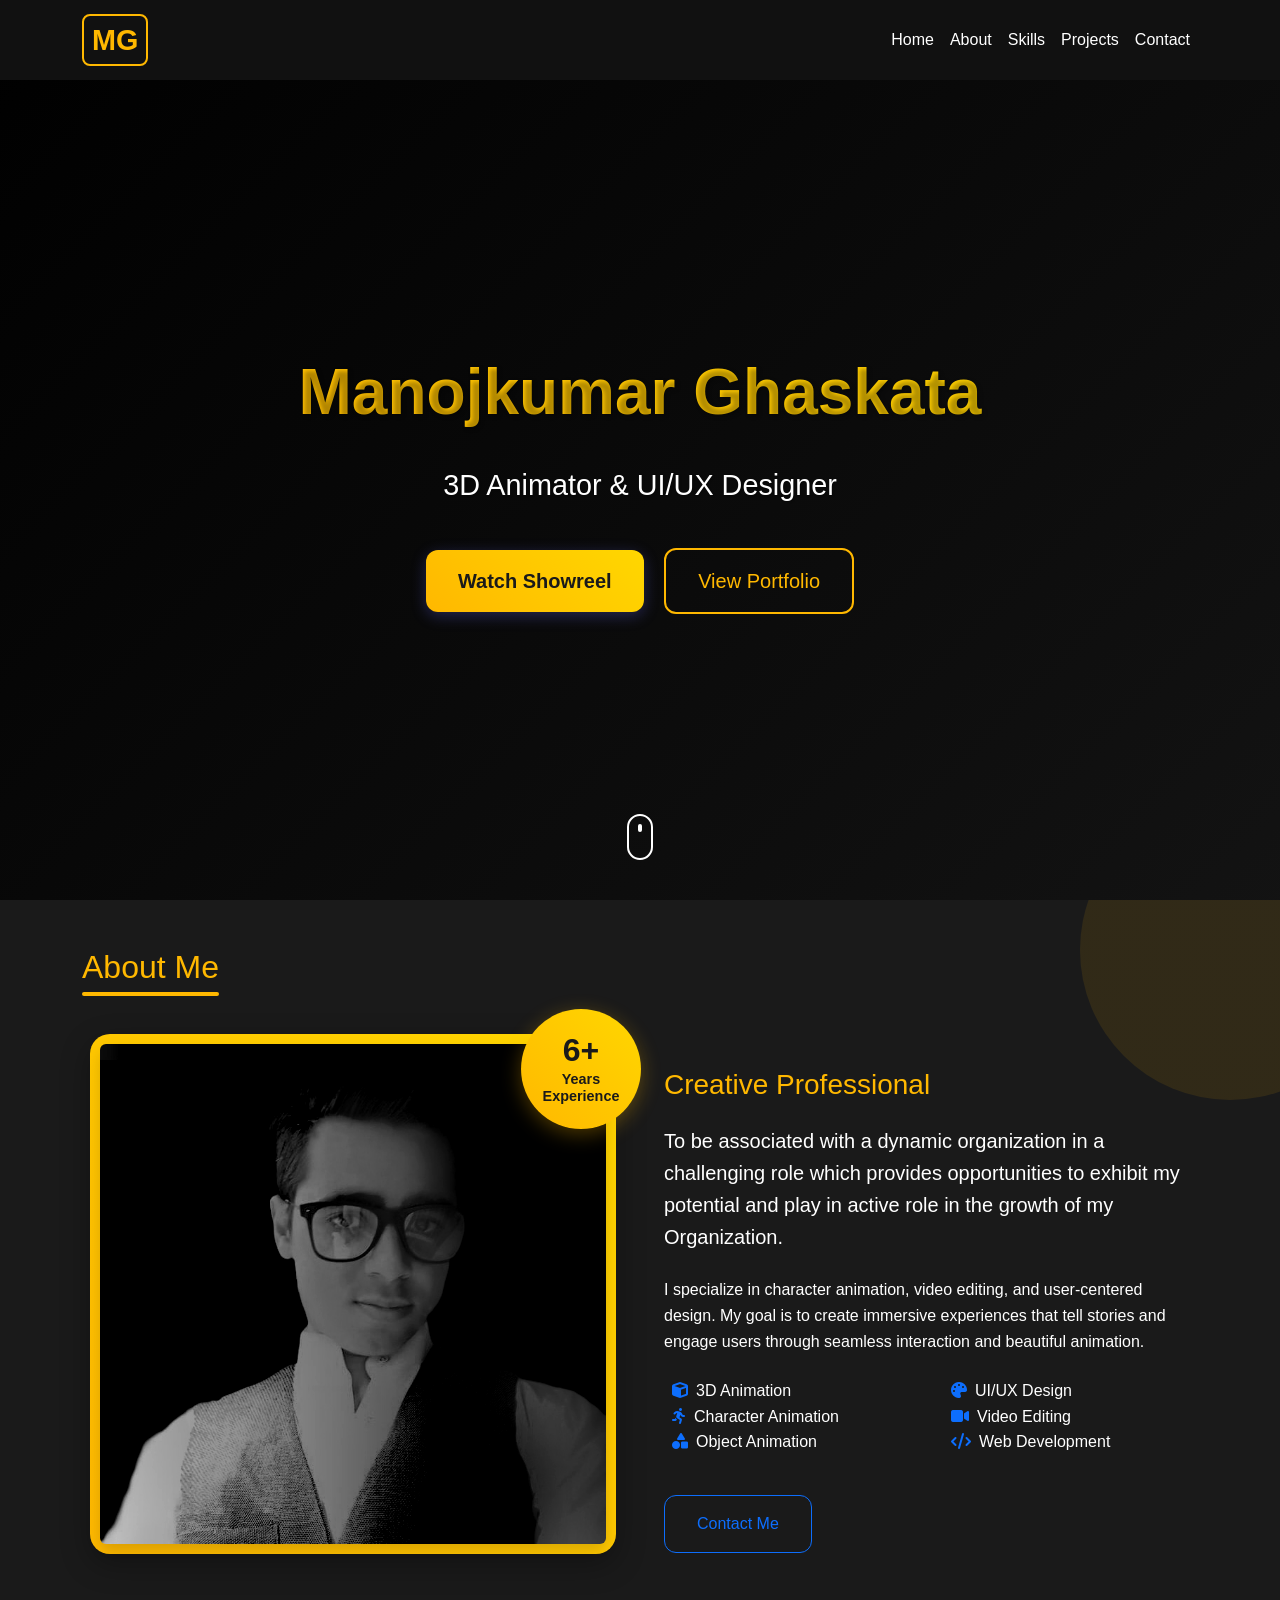
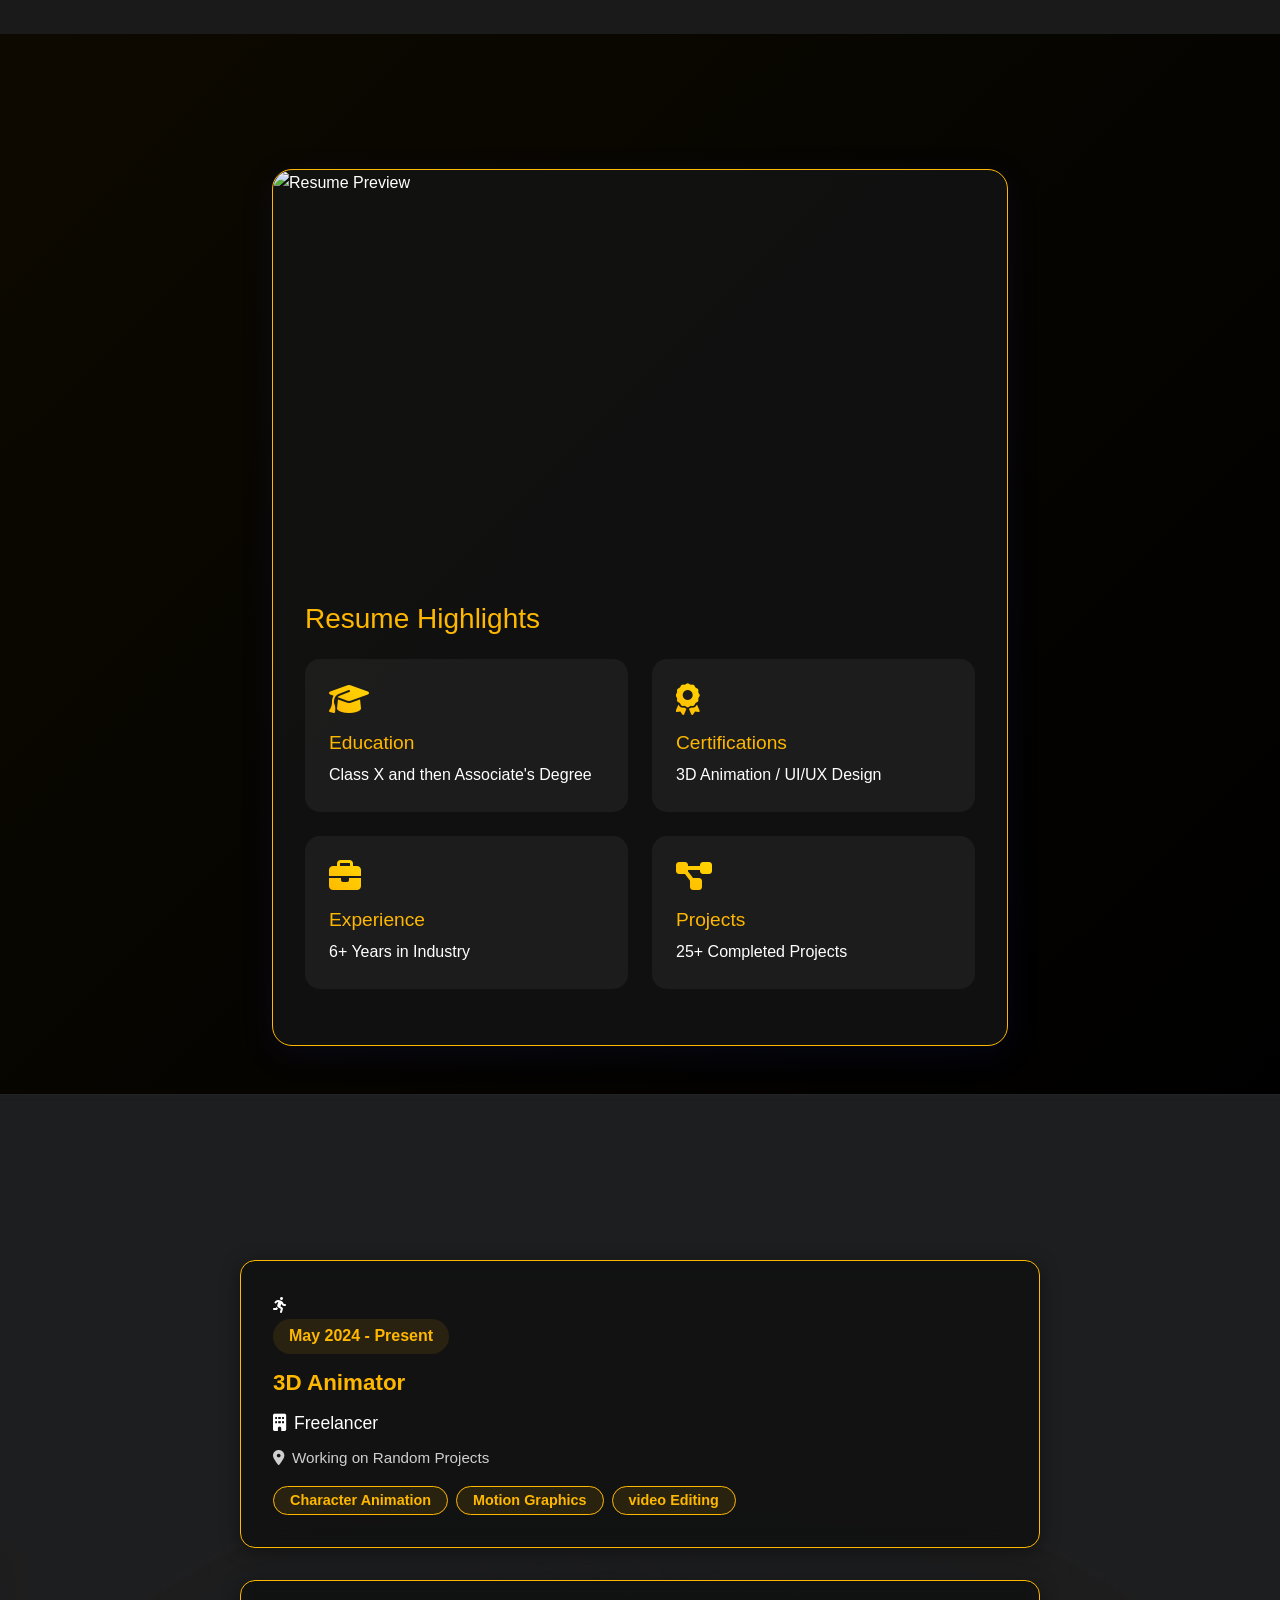
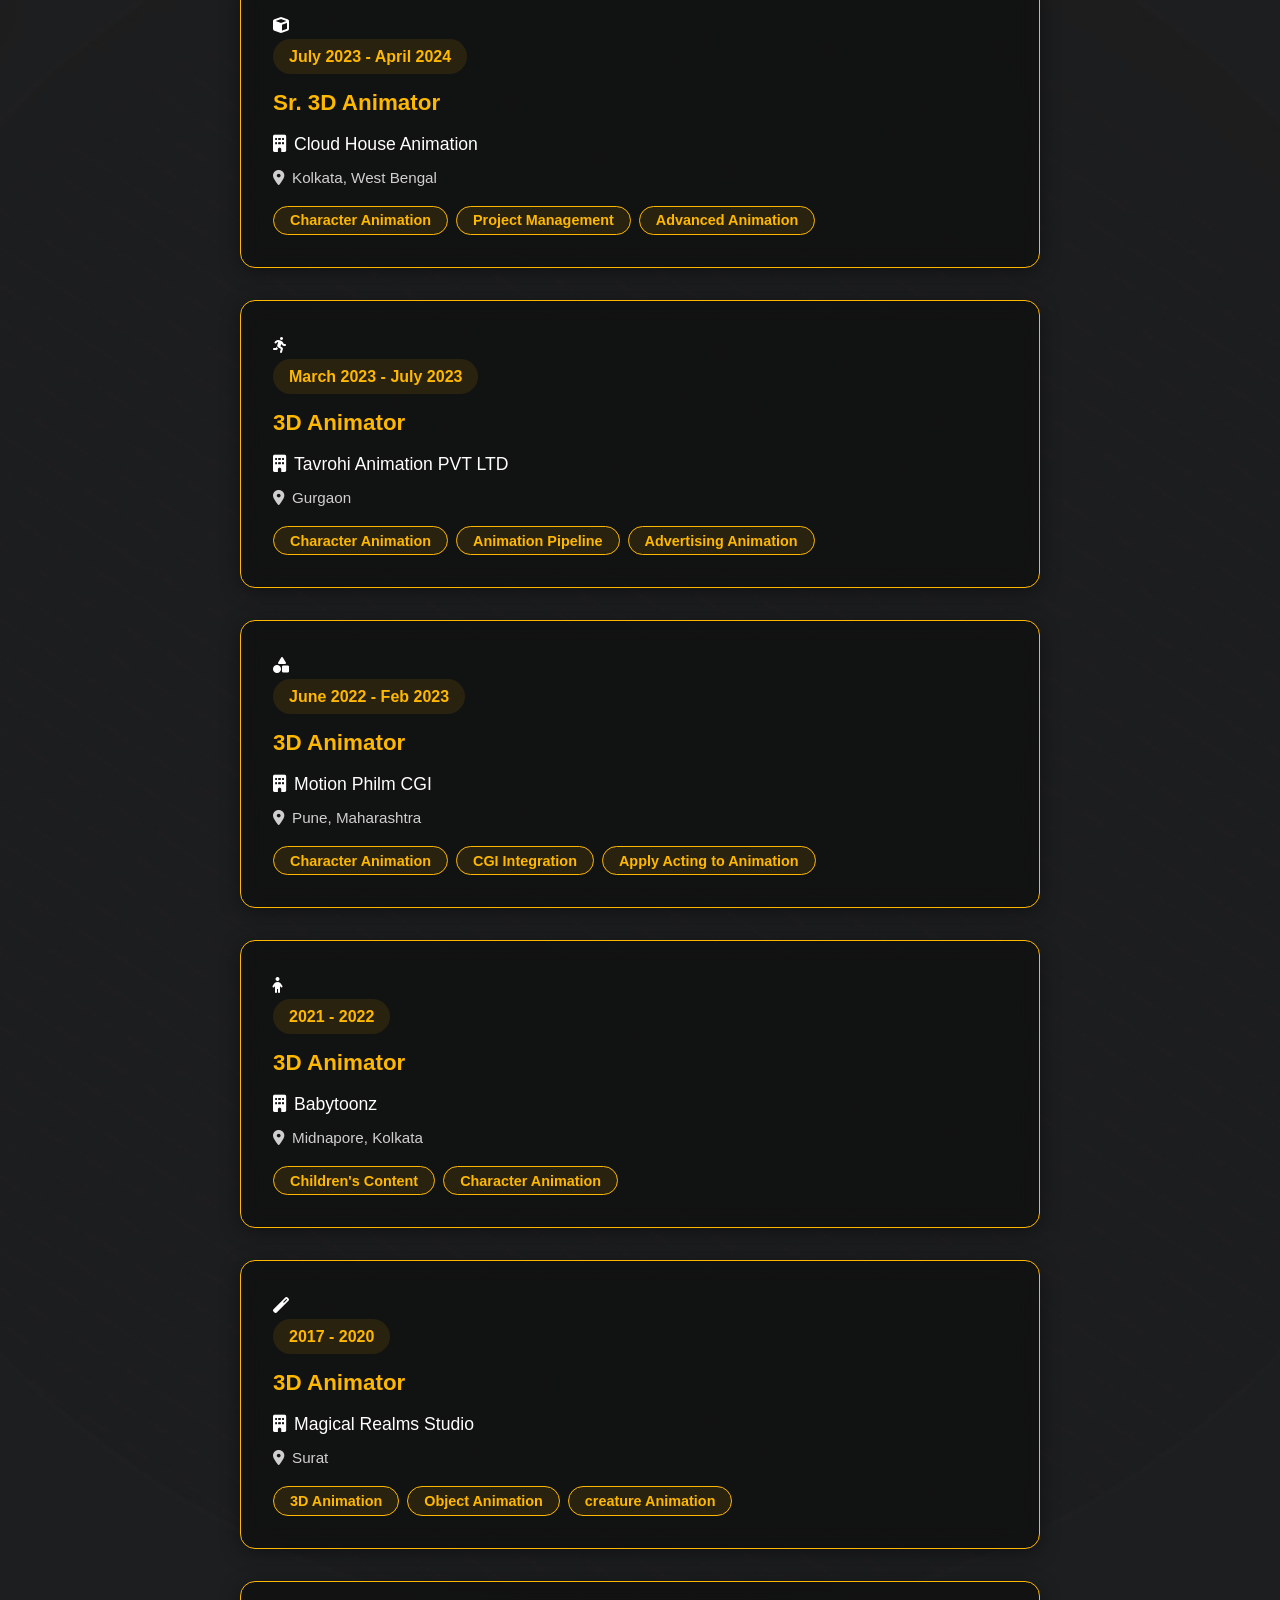
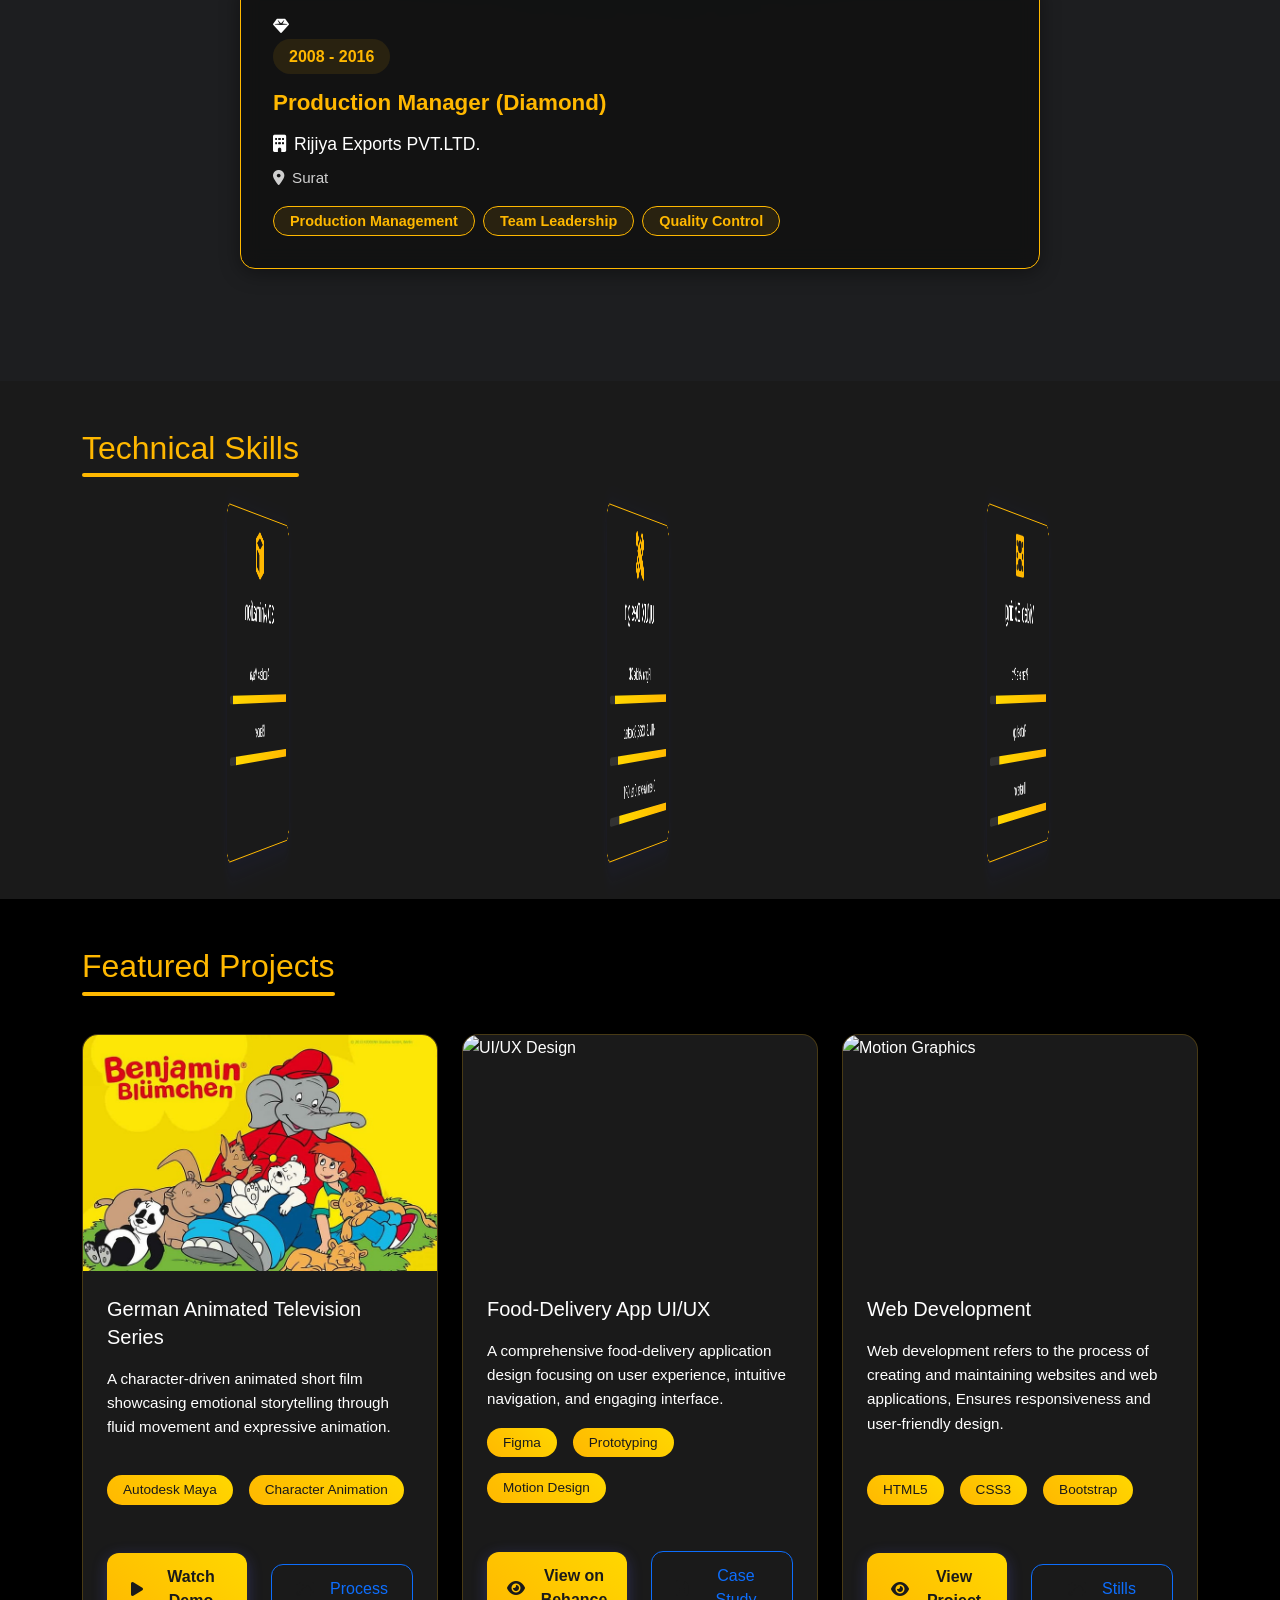
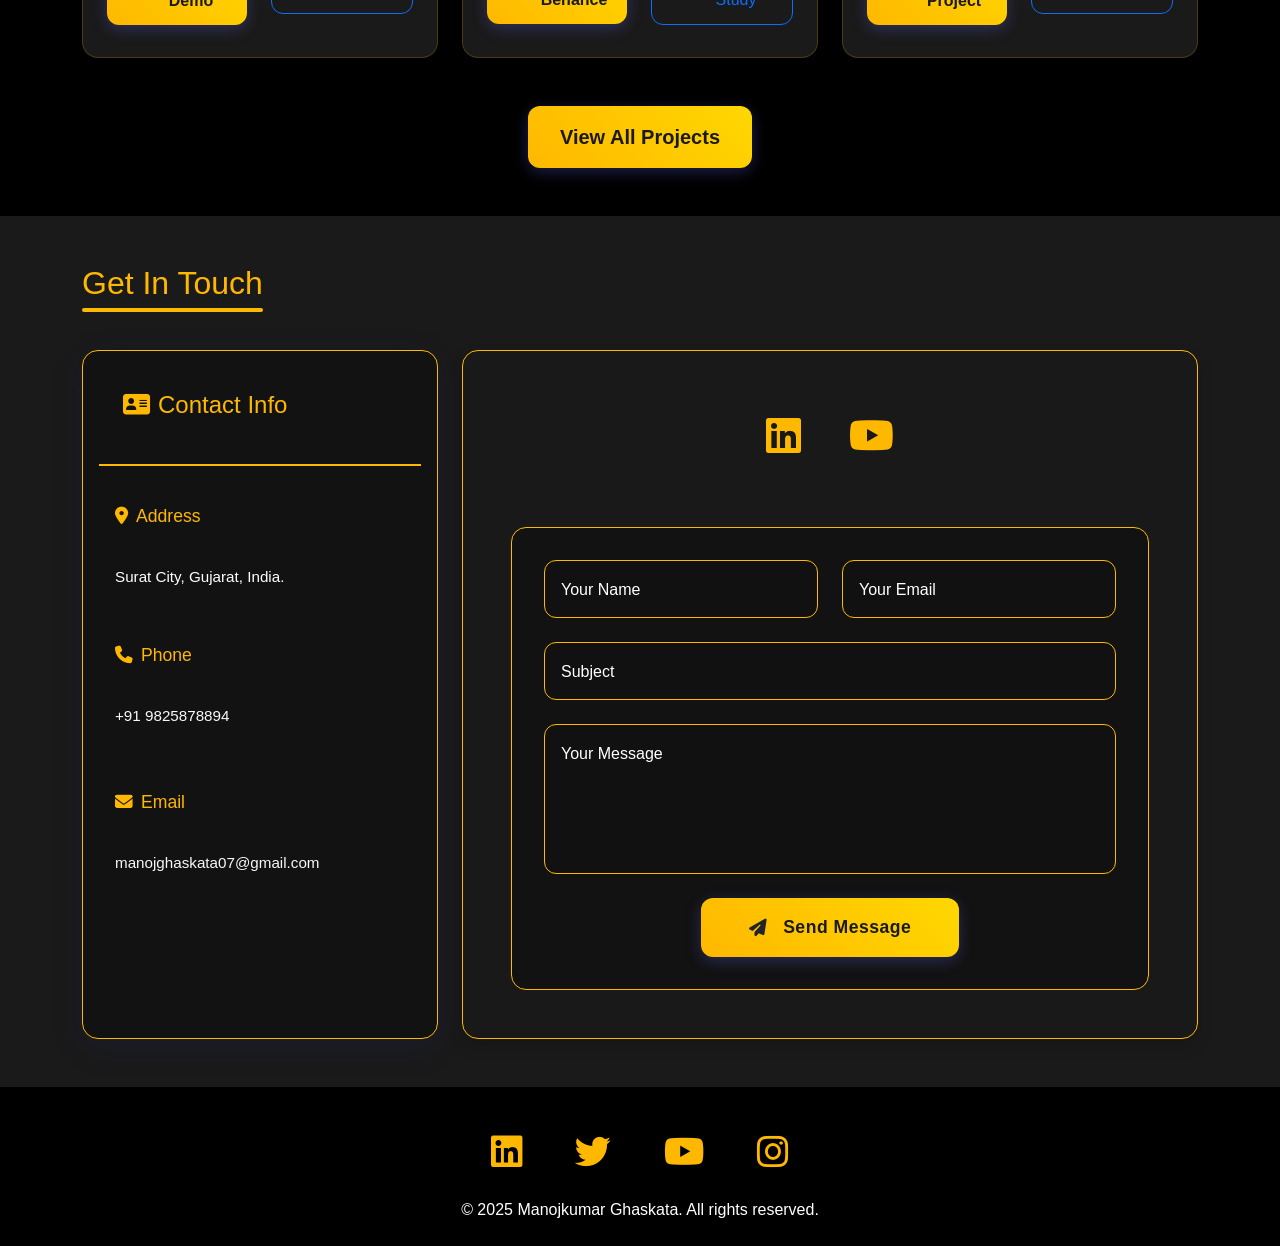
==== index.html @ 56504d77 "new one" ====
<!DOCTYPE html>
<html lang="en">
<head>
    <meta charset="UTF-8">
    <meta name="viewport" content="width=device-width, initial-scale=1.0">
    <title>Manojkumar Ghaskata - 3D Animator & UI/UX Designer</title>
    <!-- Bootstrap CSS -->
    <link href="https://cdn.jsdelivr.net/npm/bootstrap@5.3.0/dist/css/bootstrap.min.css" rel="stylesheet">
    <!-- Font Awesome -->
    <link rel="stylesheet" href="https://cdnjs.cloudflare.com/ajax/libs/font-awesome/6.4.0/css/all.min.css">
    <!-- AOS Animation -->
    <link href="https://unpkg.com/aos@2.3.1/dist/aos.css" rel="stylesheet">
    <!-- Custom CSS -->
    <link rel="stylesheet" href="style.css">
</head>
<body>
    <!-- Scroll Progress Bar -->
    <div class="scroll-progress"></div>

    <!-- Navigation -->
    <nav class="navbar navbar-expand-lg navbar-dark fixed-top">
        <div class="container">
            <a class="navbar-brand" href="index.html"><span class="logo">MG</span></a>
            <button class="navbar-toggler" type="button" data-bs-toggle="collapse" data-bs-target="#navbarNav">
                <span class="navbar-toggler-icon"></span>
            </button>
            <div class="collapse navbar-collapse" id="navbarNav">
                <ul class="navbar-nav ms-auto">
                    <li class="nav-item">
                        <a class="nav-link active" href="index.html#home">Home</a>
                    </li>
                    <li class="nav-item">
                        <a class="nav-link" href="index.html#about">About</a>
                    </li>
                    <li class="nav-item">
                        <a class="nav-link" href="index.html#skills">Skills</a>
                    </li>
                    <li class="nav-item">
                        <a class="nav-link" href="projects.html">Projects</a>
                    </li>
                    <li class="nav-item">
                        <a class="nav-link" href="index.html#contact">Contact</a>
                    </li>
                </ul>
            </div>
        </div>
    </nav>

    <!-- Hero Section -->
    <section id="home" class="hero-section">
        <div class="container h-100">
            <div class="row h-100 align-items-center">
                <div class="col-12 text-center hero-content">
                    <h1 class="fw-bold">Manojkumar Ghaskata</h1>
                    <p class="lead">3D Animator & UI/UX Designer</p>
                    <div class="hero-buttons">
                        <a href="https://youtu.be/HQsc9Cp1SJY" target="_blank" class="btn btn-primary btn-lg me-3">Watch Showreel</a>
                        <a href="#projects" class="btn btn-outline-light btn-lg">View Portfolio</a>
                    </div>
                </div>
            </div>
        </div>
        <div class="scroll-down">
            <a href="#about" class="mouse-wrapper">
                <span class="mouse">
                    <span class="wheel"></span>
                </span>
            </a>
        </div>
    </section>

    <!-- About Section -->
    <section id="about" class="py-5">
        <div class="container">
            <h2 class="text-center section-title" data-aos="fade-up">About Me</h2>
            <div class="row align-items-center">
                <div class="col-lg-6" data-aos="fade-right" data-aos-delay="200">
                    <div class="position-relative">
                        <img src="./assets/manoj.jpg" alt="Manojkumar Ghaskata - Professional Portrait" class="img-fluid rounded shadow">
                        <div class="experience-badge">
                            <span class="years">6+</span>
                            <span class="text">Years<br>Experience</span>
                        </div>
                    </div>
                </div>
                <div class="col-lg-6" data-aos="fade-left" data-aos-delay="400">
                    <h3 class="mb-4">Creative Professional</h3>
                    <p class="lead mb-4">To be associated with a dynamic organization in a challenging role which provides opportunities to exhibit my potential and play in active role in the growth of my Organization.</p>
                    <p class="mb-4">I specialize in character animation, video editing, and user-centered design. My goal is to create immersive experiences that tell stories and engage users through seamless interaction and beautiful animation.</p>
                    <div class="row mb-4">
                        <div class="col-md-6">
                            <ul class="list-unstyled skill-list">
                                <li><i class="fas fa-cube text-primary me-2"></i>3D Animation</li>
                                <li><i class="fas fa-running text-primary me-2"></i>Character Animation</li>
                                <li><i class="fas fa-shapes text-primary me-2"></i>Object Animation</li>
                            </ul>
                        </div>
                        <div class="col-md-6">
                            <ul class="list-unstyled skill-list">
                                <li><i class="fas fa-palette text-primary me-2"></i>UI/UX Design</li>
                                <li><i class="fas fa-video text-primary me-2"></i>Video Editing</li>
                                <li><i class="fas fa-code text-primary me-2"></i>Web Development</li>
                            </ul>
                        </div>
                    </div>
                    <div class="mt-4">
                        <a href="#contact" class="btn btn-outline-primary">Contact Me</a>
                    </div>
                </div>
            </div>
        </div>
    </section>

    <!-- Resume Section -->
    <section id="resume" class="py-5 bg-dark">
        <div class="container">
            <h2 class="text-center section-title" data-aos="fade-up">Resume</h2>
            <div class="row justify-content-center">
                <div class="col-lg-8">
                    <div class="resume-card" data-aos="zoom-in" data-aos-delay="200">
                        <div class="resume-preview">
                            <img src="https://images.unsplash.com/photo-1586281380349-632531db7ed4?ixlib=rb-4.0.3&ixid=M3wxMjA3fDB8MHxwaG90by1wYWdlfHx8fGVufDB8fHx8fA%3D%3D&auto=format&fit=crop&w=1470&q=80" alt="Resume Preview" class="img-fluid">
                            <div class="resume-overlay">
                                <div class="resume-actions">
                                    <a href="https://drive.google.com/file/d/1VpBXHy558cQ3jntFjpw15GcXYEzrEN1w/view?usp=drive_link" target="_blank" download class="btn btn-primary btn-lg">
                                        <i class="fas fa-download me-2"></i>Download Resume
                                    </a>
                                    <a href="https://drive.google.com/file/d/1VpBXHy558cQ3jntFjpw15GcXYEzrEN1w/view?usp=drive_link" target="_blank" class="btn btn-outline-light btn-lg">
                                        <i class="fas fa-eye me-2"></i>View Resume
                                    </a>
                                </div>
                            </div>
                        </div>
                        <div class="resume-info">
                            <div class="resume-highlights">
                                <h3 class="mb-4">Resume Highlights</h3>
                                <div class="row">
                                    <div class="col-md-6">
                                        <div class="highlight-item">
                                            <i class="fas fa-graduation-cap"></i>
                                            <h4>Education</h4>
                                            <p>Class X and then Associate's Degree</p>
                                        </div>
                                        <div class="highlight-item">
                                            <i class="fas fa-briefcase"></i>
                                            <h4>Experience</h4>
                                            <p>6+ Years in Industry</p>
                                        </div>
                                    </div>
                                    <div class="col-md-6">
                                        <div class="highlight-item">
                                            <i class="fas fa-award"></i>
                                            <h4>Certifications</h4>
                                            <p>3D Animation / UI/UX Design</p>
                                        </div>
                                        <div class="highlight-item">
                                            <i class="fas fa-project-diagram"></i>
                                            <h4>Projects</h4>
                                            <p>25+ Completed Projects</p>
                                        </div>
                                    </div>
                                </div>
                            </div>
                        </div>
                    </div>
                </div>
            </div>
        </div>
    </section>

    <!-- Experience Section -->
    <section id="experience" class="py-5 bg-dark">
        <div class="container">
            <h2 class="text-center section-title" data-aos="fade-up">Professional Journey</h2>
            <div class="timeline">
                <!-- Current -->
                <div class="timeline-item" data-aos="fade-up">
                    <div class="timeline-content">
                        <div class="timeline-icon">
                            <i class="fas fa-running"></i>
                        </div>
                        <div class="date">May 2024 - Present</div>
                        <h3>3D Animator</h3>
                        <p class="company"><i class="fas fa-building me-2"></i>Freelancer</p>
                        <p class="location"><i class="fas fa-map-marker-alt me-2"></i>Working on Random Projects</p>
                        <div class="timeline-details">
                            <span class="badge">Character Animation</span>
                            <span class="badge">Motion Graphics</span>
                            <span class="badge">video Editing</span>
                        </div>
                    </div>
                </div>

                <!-- Cloud House Animation -->
                <div class="timeline-item" data-aos="fade-up">
                    <div class="timeline-content">
                        <div class="timeline-icon">
                            <i class="fas fa-cube"></i>
                        </div>
                        <div class="date">July 2023 - April 2024</div>
                        <h3>Sr. 3D Animator</h3>
                        <p class="company"><i class="fas fa-building me-2"></i>Cloud House Animation</p>
                        <p class="location"><i class="fas fa-map-marker-alt me-2"></i>Kolkata, West Bengal</p>
                        <div class="timeline-details">
                            <span class="badge">Character Animation</span>
                            <span class="badge">Project Management</span>
                            <span class="badge">Advanced Animation</span>
                        </div>
                    </div>
                </div>

                <!-- Tavrohi Animation -->
                <div class="timeline-item" data-aos="fade-up">
                    <div class="timeline-content">
                        <div class="timeline-icon">
                            <i class="fas fa-running"></i>
                        </div>
                        <div class="date">March 2023 - July 2023</div>
                        <h3>3D Animator</h3>
                        <p class="company"><i class="fas fa-building me-2"></i>Tavrohi Animation PVT LTD</p>
                        <p class="location"><i class="fas fa-map-marker-alt me-2"></i>Gurgaon</p>
                        <div class="timeline-details">
                            <span class="badge">Character Animation</span>
                            <span class="badge">Animation Pipeline</span>
                            <span class="badge">Advertising Animation</span>
                        </div>
                    </div>
                </div>

                <!-- Motion Philm CGI -->
                <div class="timeline-item" data-aos="fade-up">
                    <div class="timeline-content">
                        <div class="timeline-icon">
                            <i class="fas fa-shapes"></i>
                        </div>
                        <div class="date">June 2022 - Feb 2023</div>
                        <h3>3D Animator</h3>
                        <p class="company"><i class="fas fa-building me-2"></i>Motion Philm CGI</p>
                        <p class="location"><i class="fas fa-map-marker-alt me-2"></i>Pune, Maharashtra</p>
                        <div class="timeline-details">
                            <span class="badge">Character Animation</span>
                            <span class="badge">CGI Integration</span>
                            <span class="badge">Apply Acting to Animation</span>
                        </div>
                    </div>
                </div>

                <!-- Babytoonz -->
                <div class="timeline-item" data-aos="fade-up">
                    <div class="timeline-content">
                        <div class="timeline-icon">
                            <i class="fas fa-child"></i>
                        </div>
                        <div class="date">2021 - 2022</div>
                        <h3>3D Animator</h3>
                        <p class="company"><i class="fas fa-building me-2"></i>Babytoonz</p>
                        <p class="location"><i class="fas fa-map-marker-alt me-2"></i>Midnapore, Kolkata</p>
                        <div class="timeline-details">
                            <span class="badge">Children's Content</span>
                            <span class="badge">Character Animation</span>
                        </div>
                    </div>
                </div>

                <!-- Magical Realms Studio -->
                <div class="timeline-item" data-aos="fade-up">
                    <div class="timeline-content">
                        <div class="timeline-icon">
                            <i class="fas fa-magic"></i>
                        </div>
                        <div class="date">2017 - 2020</div>
                        <h3>3D Animator</h3>
                        <p class="company"><i class="fas fa-building me-2"></i>Magical Realms Studio</p>
                        <p class="location"><i class="fas fa-map-marker-alt me-2"></i>Surat</p>
                        <div class="timeline-details">
                            <span class="badge">3D Animation</span>
                            <span class="badge">Object Animation</span>
                            <span class="badge">creature Animation</span>
                        </div>
                    </div>
                </div>

                <!-- Rijiya Exports -->
                <div class="timeline-item" data-aos="fade-up">
                    <div class="timeline-content">
                        <div class="timeline-icon">
                            <i class="fas fa-gem"></i>
                        </div>
                        <div class="date">2008 - 2016</div>
                        <h3>Production Manager (Diamond)</h3>
                        <p class="company"><i class="fas fa-building me-2"></i>Rijiya Exports PVT.LTD.</p>
                        <p class="location"><i class="fas fa-map-marker-alt me-2"></i>Surat</p>
                        <div class="timeline-details">
                            <span class="badge">Production Management</span>
                            <span class="badge">Team Leadership</span>
                            <span class="badge">Quality Control</span>
                        </div>
                    </div>
                </div>
            </div>
        </div>
    </section>

    <!-- Skills Section -->
    <section id="skills" class="py-5 bg-light">
        <div class="container">
            <h2 class="text-center section-title" data-aos="fade-up">Technical Skills</h2>
            <div class="row g-4">
                <div class="col-md-4" data-aos="flip-left" data-aos-delay="200">
                    <div class="card h-100">
                        <div class="card-body text-center">
                            <i class="fas fa-cube fa-3x mb-3"></i>
                            <h3 class="card-title">3D Animation</h3>
                            <div class="skill-progress">
                                <div class="skill-item">
                                    <span class="skill-name">Autodesk Maya</span>
                                    <div class="progress">
                                        <div class="progress-bar" role="progressbar" style="width: 95%"></div>
                                    </div>
                                </div>
                                <div class="skill-item">
                                    <span class="skill-name">Blender</span>
                                    <div class="progress">
                                        <div class="progress-bar" role="progressbar" style="width: 90%"></div>
                                    </div>
                                </div>
                                
                            </div>
                        </div>
                    </div>
                </div>
                <div class="col-md-4" data-aos="flip-left" data-aos-delay="400">
                    <div class="card h-100">
                        <div class="card-body text-center">
                            <i class="fas fa-pencil-ruler fa-3x mb-3"></i>
                            <h3 class="card-title">UI/UX Design</h3>
                            <div class="skill-progress">
                                <div class="skill-item">
                                    <span class="skill-name">Figma, Adobe XD</span>
                                    <div class="progress">
                                        <div class="progress-bar" role="progressbar" style="width: 92%"></div>
                                    </div>
                                </div>
                                <div class="skill-item">
                                    <span class="skill-name">HTML5, CSS3, Bootstrap</span>
                                    <div class="progress">
                                        <div class="progress-bar" role="progressbar" style="width: 88%"></div>
                                    </div>
                                </div>
                                <div class="skill-item">
                                    <span class="skill-name">DreamWeaver, Chat-GPT</span>
                                    <div class="progress">
                                        <div class="progress-bar" role="progressbar" style="width: 85%"></div>
                                    </div>
                                </div>
                            </div>
                        </div>
                    </div>
                </div>
                <div class="col-md-4" data-aos="flip-left" data-aos-delay="600">
                    <div class="card h-100">
                        <div class="card-body text-center">
                            <i class="fas fa-film fa-3x mb-3"></i>
                            <h3 class="card-title">Video Editing</h3>
                            <div class="skill-progress">
                                <div class="skill-item">
                                    <span class="skill-name">Premiere Pro</span>
                                    <div class="progress">
                                        <div class="progress-bar" role="progressbar" style="width: 90%"></div>
                                    </div>
                                </div>
                                <div class="skill-item">
                                    <span class="skill-name">Photoshop</span>
                                    <div class="progress">
                                        <div class="progress-bar" role="progressbar" style="width: 85%"></div>
                                    </div>
                                </div>
                                <div class="skill-item">
                                    <span class="skill-name">Illustrator</span>
                                    <div class="progress">
                                        <div class="progress-bar" role="progressbar" style="width: 88%"></div>
                                    </div>
                                </div>
                            </div>
                        </div>
                    </div>
                </div>
            </div>
        </div>
    </section>

    <!-- Projects Section -->
    <section id="projects" class="py-5">
        <div class="container">
            <h2 class="text-center section-title" data-aos="fade-up">Featured Projects</h2>
            <div class="row g-4">
                <div class="col-md-4" data-aos="zoom-in" data-aos-delay="200">
                    <div class="card project-card h-100">
                        <div class="project-image">
                            <img src="./assets/benjamin.jpg" class="card-img-top" alt="Character Animation">
                            <div class="project-overlay">
                                <div class="project-info">
                                    <h5>Character Animation</h5>
                                    <p>3D Character Animated Series</p>
                                </div>
                            </div>
                        </div>
                        <div class="card-body">
                            <h5 class="card-title">German Animated Television Series</h5>
                            <p class="card-text">A character-driven animated short film showcasing emotional storytelling through fluid movement and expressive animation.</p>
                            <div class="tech-stack mb-3">
                                <span class="badge me-2">Autodesk Maya</span>
                                <span class="badge me-2">Character Animation</span>
                            </div>
                            <div class="project-links">
                                <a href="https://www.youtube.com/benjaminbluemchenTV" target="_blank" class="btn btn-primary me-2"><i class="fas fa-play me-2"></i>Watch Demo</a>
                                <a href="#" class="btn btn-outline-primary"><i class="fas fa-images me-2"></i>Process</a>
                            </div>
                        </div>
                    </div>
                </div>
                <div class="col-md-4" data-aos="zoom-in" data-aos-delay="400">
                    <div class="card project-card h-100">
                        <a href="https://www.behance.net/gallery/245129257/DineDash-Food-Servise-App" target="_blank" class="text-decoration-none text-reset">
                            <div class="project-image">
                                <img src="https://images.unsplash.com/photo-1586717791821-3f44a563fa4c?ixlib=rb-4.0.3&ixid=M3wxMjA3fDB8MHxwaG90by1wYWdlfHx8fGVufDB8fHx8fA%3D%3D&auto=format&fit=crop&w=1470&q=80" class="card-img-top" alt="UI/UX Design">
                                <div class="project-overlay">
                                    <div class="project-info">
                                        <h5>Mobile App Design</h5>
                                        <p>UI/UX Design for Food-Delivery Application</p>
                                    </div>
                                </div>
                            </div>
                            <div class="card-body">
                                <h5 class="card-title">Food-Delivery App UI/UX</h5>
                                <p class="card-text">A comprehensive food-delivery application design focusing on user experience, intuitive navigation, and engaging interface.</p>
                                <div class="tech-stack mb-3">
                                    <span class="badge me-2">Figma</span>
                                    <span class="badge me-2">Prototyping</span>
                                    <span class="badge">Motion Design</span>
                                </div>
                                <div class="project-links">
                                    <span class="btn btn-primary me-2"><i class="fas fa-eye me-2"></i>View on Behance</span>
                                    <span class="btn btn-outline-primary"><i class="fas fa-file-alt me-2"></i>Case Study</span>
                                </div>
                            </div>
                        </a>
                    </div>
                </div>
                <div class="col-md-4" data-aos="zoom-in" data-aos-delay="600">
                    <div class="card project-card h-100">
                        <div class="project-image">
                            <img src="https://images.unsplash.com/photo-1593720213428-28a5b9e94613?ixlib=rb-4.0.3&ixid=M3wxMjA3fDB8MHxwaG90by1wYWdlfHx8fGVufDB8fHx8fA%3D%3D&auto=format&fit=crop&w=1470&q=80" class="card-img-top" alt="Motion Graphics">
                            <div class="project-overlay">
                                <div class="project-info">
                                    <h5>Web Development</h5>
                                    <p>create a website for a local business</p>
                                </div>
                            </div>
                        </div>
                        <div class="card-body">
                            <h5 class="card-title">Web Development</h5>
                            <p class="card-text">Web development refers to the process of creating and maintaining websites and web applications, Ensures responsiveness and user-friendly design.</p>
                            <div class="tech-stack mb-3">
                                <span class="badge me-2">HTML5</span>
                                <span class="badge me-2">CSS3</span>
                                <span class="badge">Bootstrap</span>
                            </div>
                            <div class="project-links">
                                <a href="#" class="btn btn-primary me-2"><i class="fas fa-eye me-2"></i>View Project</a>
                                <a href="#" class="btn btn-outline-primary"><i class="fas fa-images me-2"></i>Stills</a>
                            </div>
                        </div>
                    </div>
                </div>
            </div>
            <div class="text-center mt-5">
                <a href="projects.html" class="btn btn-lg btn-primary">View All Projects </a>
            </div>
        </div>
    </section>

    <!-- Contact Section -->
    <section id="contact" class="py-5 bg-light">
        <div class="container">
            <h2 class="text-center section-title" data-aos="fade-up">Get In Touch</h2>
            <div class="row justify-content-center">
                <div class="col-lg-4 mb-4 mb-lg-0">
                    <div class="card contact-info-card h-100" data-aos="fade-right" data-aos-delay="200">
                        <div class="card-body">
                            <h3 class="card-title mb-4"><i class="fas fa-address-card me-2"></i>Contact Info</h3>
                            <div class="contact-info">
                                <div class="info-item mb-4">
                                    <h4><i class="fas fa-map-marker-alt me-2"></i>Address</h4>
                                    <p class="mb-0">Surat City, Gujarat, India.</p>
                                </div>
                                <div class="info-item mb-4">
                                    <h4><i class="fas fa-phone me-2"></i>Phone</h4>
                                    <p class="mb-2"><a href="tel:+919825878894" class="text-light">+91 9825878894</a></p>
                                </div>
                                <div class="info-item">
                                    <h4><i class="fas fa-envelope me-2"></i>Email</h4>
                                    <p class="mb-0"><a href="mailto:manojghaskata07@gmail.com" class="text-light">manojghaskata07@gmail.com</a></p>
                                </div>
                            </div>
                        </div>
                    </div>
                </div>
                <div class="col-lg-8">
                    <div class="card shadow contact-card" data-aos="fade-left" data-aos-delay="400">
                        <div class="card-body p-5">
                            <div class="contact-social-icons">
                                <a href="https://www.linkedin.com/in/manojkumar-ghaskata-animator/?lipi=urn%3Ali%3Apage%3Ad_flagship3_profile_view_base_contact_details%3BHj4NBRbbTVKzIl6QqyPoGg%3D%3D" target="_blank" title="LinkedIn">
                                    <i class="fab fa-linkedin"></i>
                                </a>
                                <a href="https://youtu.be/HQsc9Cp1SJY" target="_blank" title="YouTube">
                                    <i class="fab fa-youtube"></i>
                                </a>
                            </div>
                            <form id="contactForm" class="contact-form">
                                <div class="row">
                                    <div class="col-md-6 mb-4">
                                        <div class="form-floating">
                                            <input type="text" class="form-control" id="name" placeholder="Your Name" required>
                                            <label for="name">Your Name</label>
                                        </div>
                                    </div>
                                    <div class="col-md-6 mb-4">
                                        <div class="form-floating">
                                            <input type="email" class="form-control" id="email" placeholder="Your Email" required>
                                            <label for="email">Your Email</label>
                                        </div>
                                    </div>
                                </div>
                                <div class="mb-4">
                                    <div class="form-floating">
                                        <input type="text" class="form-control" id="subject" placeholder="Subject" required>
                                        <label for="subject">Subject</label>
                                    </div>
                                </div>
                                <div class="mb-4">
                                    <div class="form-floating">
                                        <textarea class="form-control" id="message" placeholder="Your Message" style="height: 150px" required></textarea>
                                        <label for="message">Your Message</label>
                                    </div>
                                </div>
                                <div class="text-center">
                                    <button type="submit" class="btn btn-primary btn-lg submit-btn">
                                        <span class="d-flex align-items-center justify-content-center">
                                            <i class="fas fa-paper-plane me-2 text-dark"></i>
                                            Send Message
                                        </span>
                                    </button>
                                </div>
                            </form>
                        </div>
                    </div>
                </div>
            </div>
        </div>
    </section>

    <!-- Footer -->
    <footer class="bg-dark text-white py-4">
        <div class="container text-center">
            <div class="social-links mb-4">
                <a href="https://www.linkedin.com/in/manojkumar-ghaskata-animator/?lipi=urn%3Ali%3Apage%3Ad_flagship3_profile_view_base_contact_details%3BHj4NBRbbTVKzIl6QqyPoGg%3D%3D" target="_blank"><i class="fab fa-linkedin fa-lg"></i></a>
                <a href="#"><i class="fab fa-twitter fa-lg"></i></a>
                <a href="https://youtube.com/@manojghaskata8043?si=_x_S4ViwIdoyWk7r" target="_blank"><i class="fab fa-youtube fa-lg"></i></a>
                <a href="https://www.instagram.com/alonne_mads/?hl=en" target="_blank"><i class="fab fa-instagram fa-lg"></i></a>
            </div>
            <p class="mb-0">&copy; 2025 Manojkumar Ghaskata. All rights reserved.</p>
        </div>
    </footer>

    <!-- Bootstrap JS -->
    <script src="https://cdn.jsdelivr.net/npm/bootstrap@5.3.0/dist/js/bootstrap.bundle.min.js"></script>
    <!-- AOS Animation -->
    <script src="https://unpkg.com/aos@2.3.1/dist/aos.js"></script>
    <!-- Custom JS -->
    <script>
        // Initialize AOS (same style as projects page)
        AOS.init();

        // Scroll Progress Bar
        window.addEventListener('scroll', () => {
            const winScroll = document.body.scrollTop || document.documentElement.scrollTop;
            const height = document.documentElement.scrollHeight - document.documentElement.clientHeight;
            const scrolled = (winScroll / height) * 100;
            document.querySelector('.scroll-progress').style.width = scrolled + '%';
        });

        // Navbar Scroll Effect
        window.addEventListener('scroll', () => {
            const navbar = document.querySelector('.navbar');
            if (window.scrollY > 50) {
                navbar.classList.add('scrolled');
            } else {
                navbar.classList.remove('scrolled');
            }
        });
    </script>
</body>
</html>
---- style.css ----
/* General Styles */
:root {
    --primary-color: #FFB800;
    --secondary-color: #FFD700;
    --dark-color: #1A1A1A;
    --darker-color: #000000;
    --light-color: #FFFFFF;
    --accent-color: #FFB800;
    --gradient-start: rgba(255, 184, 0, 0.8);
    --gradient-end: rgba(255, 215, 0, 0.8);
    --text-dark: #1A1A1A;
    --text-light: #FFFFFF;
    --card-bg: rgba(26, 26, 26, 0.95);
    --gold-gradient: linear-gradient(45deg, #FFB800, #FFD700);
}

body {
    font-family: 'Segoe UI', Tahoma, Geneva, Verdana, sans-serif;
    line-height: 1.6;
    color: var(--text-light);
    overflow-x: hidden;
    background-color: var(--darker-color);
}

h1, h2, h3, h4, h5, h6 {
    color: var(--primary-color);
}

img {
    max-width: 100%;
    height: auto;
    display: block;
}

.section-title {
    position: relative;
    display: inline-block;
    margin-bottom: 3rem;
}

.section-title::after {
    content: '';
    position: absolute;
    left: 0;
    bottom: -10px;
    width: 100%;
    height: 4px;
    background: linear-gradient(to right, var(--primary-color), var(--accent-color));
    border-radius: 2px;
}

/* Navigation */
.navbar {
    background: rgba(18, 18, 18, 0.95) !important;
    backdrop-filter: blur(10px);
    -webkit-backdrop-filter: blur(10px);
    padding: 1rem 0;
    transition: all 0.4s ease;
    position: fixed;
    width: 100%;
    top: 0;
    left: 0;
    z-index: 1000;
    height: 80px;
}

.navbar.scrolled {
    padding: 0.5rem 0;
    background: rgba(18, 18, 18, 0.98) !important;
    height: 70px;
}

.navbar-brand {
    font-weight: 700;
    font-size: 1.5rem;
    transition: transform 0.3s ease;
}

.navbar-brand:hover {
    transform: scale(1.05);
}

.nav-link {
    color: var(--light-color) !important;
}

.nav-link::after {
    background: var(--primary-color);
}

@media (max-width: 991px) {
    .navbar {
        height: auto;
        padding: 0.5rem 0;
    }

    .navbar.scrolled {
        height: auto;
        padding: 0.5rem 0;
    }

    .navbar-collapse {
        background: rgba(18, 18, 18, 0.98);
        padding: 0.75rem 0;
    }

    .navbar-nav .nav-link {
        padding: 0.5rem 1rem;
        text-align: center;
    }
}

@media (max-width: 576px) {
    .navbar-brand {
        font-size: 1.3rem;
    }
}

/* Hero Section */
.hero-section {
    min-height: 100vh;
    background: linear-gradient(rgba(0, 0, 0, 0.8), rgba(0, 0, 0, 0.8)),
        url('https://images.unsplash.com/photo-1618005182384-a83a8bd57fbe?ixlib=rb-4.0.3&ixid=M3wxMjA3fDB8MHxwaG90by1wYWdlfHx8fGVufDB8fHx8fA%3D%3D&auto=format&fit=crop&w=1964&q=80') 
        no-repeat center center/cover;
    color: white;
    padding: 120px 0 60px;
    position: relative;
    overflow: hidden;
    display: flex;
    align-items: center;
}

.hero-section::before {
    content: '';
    position: absolute;
    top: 0;
    left: 0;
    right: 0;
    bottom: 0;
    background: linear-gradient(135deg, rgba(0, 0, 0, 0.9), rgba(26, 26, 26, 0.8));
    opacity: 0.9;
}

.hero-content {
    position: relative;
    z-index: 2;
}

.hero-section h1 {
    font-size: 4rem;
    font-weight: 700;
    margin-bottom: 1.5rem;
    text-shadow: 2px 2px 4px rgba(0,0,0,0.3);
    animation: slideInDown 1s ease-out;
    background: linear-gradient(45deg, var(--primary-color), var(--secondary-color));
    -webkit-background-clip: text;
    background-clip: text;
    color: transparent;
    padding: 0.5rem;
    line-height: 1.2;
}

.hero-section .lead {
    font-size: 1.8rem;
    margin-bottom: 2.5rem;
    text-shadow: 1px 1px 2px rgba(0,0,0,0.3);
    animation: slideInUp 1s ease-out 0.5s;
    opacity: 0;
    animation-fill-mode: forwards;
}

.hero-buttons {
    animation: fadeIn 1s ease-out 1s;
    opacity: 0;
    animation-fill-mode: forwards;
}

@media (max-width: 576px) {
    .hero-content h1 {
        font-size: 2.3rem;
    }

    .hero-section .lead {
        font-size: 1.2rem;
        margin-bottom: 1.5rem;
    }

    .hero-buttons {
        display: flex;
        flex-direction: column;
        align-items: stretch;
        width: 100%;
        max-width: 320px;
        margin: 0 auto;
    }

    .hero-buttons .btn {
        width: 100%;
        max-width: none;
        margin: 0;
        justify-content: center;
    }

    .hero-buttons .btn + .btn {
        margin-top: 0.9rem;
    }
}

/* About Section */
#about {
    background-color: var(--dark-color);
    position: relative;
    overflow: hidden;
    padding: 6rem 0;
}

#about::before {
    content: '';
    position: absolute;
    top: -100px;
    right: -100px;
    width: 300px;
    height: 300px;
    background: linear-gradient(45deg, var(--primary-color), var(--accent-color));
    border-radius: 50%;
    opacity: 0.1;
    z-index: 0;
}

#about .row {
    --bs-gutter-x: 2rem;
    margin-right: calc(var(--bs-gutter-x) * -0.5);
    margin-left: calc(var(--bs-gutter-x) * -0.5);
}

#about .row > [class*='col-'] {
    padding-right: 1.5rem;
    padding-left: 1.5rem;
}

#about .position-relative {
    border-radius: 20px;
    padding: 10px;
    background: linear-gradient(45deg, var(--primary-color), var(--secondary-color));
    box-shadow: 0 10px 30px rgba(0, 0, 0, 0.3);
    transition: all 0.5s ease;
    margin-bottom: 2rem;
}

#about .about-text {
    padding: 1rem;
}

#about img {
    width: 100%;
    height: 500px;
    object-fit: cover;
    border-radius: 15px;
    transition: all 0.5s ease;
    filter: grayscale(0.2) contrast(1.1);
}

#about img:hover {
    transform: scale(1.02);
    filter: grayscale(0) contrast(1.2);
    box-shadow: 0 8px 25px rgba(255, 215, 0, 0.2);
}

/* Skills Section */
.card {
    background: var(--card-bg);
    backdrop-filter: blur(10px);
    -webkit-backdrop-filter: blur(10px);
    border: 1px solid var(--primary-color);
    box-shadow: 0 8px 32px rgba(31, 38, 135, 0.15);
    transition: all 0.5s ease;
    border-radius: 16px;
    overflow: hidden;
    color: var(--light-color);
}

.card::before {
    content: '';
    position: absolute;
    top: 0;
    left: 0;
    width: 100%;
    height: 4px;
    background: linear-gradient(45deg, var(--primary-color), var(--secondary-color));
    transform: scaleX(0);
    transform-origin: left;
    transition: transform 0.5s ease;
}

.card:hover::before {
    transform: scaleX(1);
}

.card:hover {
    transform: translateY(-10px) scale(1.02);
    box-shadow: 0 20px 40px rgba(124, 58, 237, 0.2);
}

.card i {
    color: var(--primary-color);
    margin-bottom: 1.5rem;
    transition: transform 0.5s ease;
}

.card:hover i {
    transform: scale(1.2) rotate(360deg);
}


/* Projects Section */
.project-header {
    background: linear-gradient(135deg, #000000 0%, #1a1a1a 100%);
    padding: 500px 0 60px;
    color: #fff;
    position: relative;
    overflow: hidden;
    margin-top: 10rem;
    min-height: auto;
    display: flex;
    align-items: center;
}

.project-header::before {
    content: '';
    position: absolute;
    top: 0;
    left: 0;
    right: 0;
    bottom: 0;
    background: url('./assets/background.jpg') center/cover;
    opacity: 0.05;
}

.project-header .section-title {
    padding-top: 3rem;
    font-size: 2.5rem;
    font-weight: 800;
    margin-bottom: 1rem;
    color: var(--primary-color);
    text-transform: uppercase;
    letter-spacing: 1px;
    position: relative;
    display: inline-block;
    text-shadow: 2px 2px 4px rgba(0, 0, 0, 0.3);
    background: linear-gradient(45deg, #FFB800, #FFD700);
    -webkit-background-clip: text;
    background-clip: text;
    -webkit-text-fill-color: transparent;
    animation: titleGlow 2s ease-in-out infinite alternate;
    line-height: 1.2;
}

.project-header .section-title::before {
    content: '';
    position: absolute;
    bottom: -6px;
    left: 0;
    width: 100%;
    height: 2px;
    background: linear-gradient(90deg, #FFB800, #FFD700, #FFB800);
    background-size: 200% 100%;
    animation: gradientMove 3s linear infinite;
    border-radius: 2px;
}

.project-header .section-title::after {
    content: '';
    position: absolute;
    bottom: -12px;
    left: 50%;
    transform: translateX(-50%);
    width: 30px;
    height: 2px;
    background: #FFB800;
    border-radius: 2px;
}

@keyframes titleGlow {
    from {
        filter: drop-shadow(0 0 2px rgba(255, 184, 0, 0.5));
    }
    to {
        filter: drop-shadow(0 0 8px rgba(255, 184, 0, 0.8));
    }
}

@keyframes gradientMove {
    0% {
        background-position: 0% 50%;
    }
    100% {
        background-position: 200% 50%;
    }
}

.project-header .lead {
    font-size: 1.2rem;
    color: rgba(255, 255, 255, 0.8);
    margin-bottom: 2rem;
}

.header-stats {
    display: flex;
    gap: 2rem;
    margin-top: 2rem;
}

.stat-item {
    text-align: center;
}

.stat-number {
    display: block;
    font-size: 2.5rem;
    font-weight: 700;
    color: var(--primary-color);
    margin-bottom: 0.5rem;
}

.stat-label {
    font-size: 1rem;
    color: rgba(255, 255, 255, 0.8);
}

.header-image {
    position: relative;
    border-radius: 10px;
    overflow: hidden;
    box-shadow: 0 10px 30px rgba(0, 0, 0, 0.3);
}

.header-image img {
    transition: transform 0.3s ease;
}

.header-image:hover img {
    transform: scale(1.05);
}

.project-categories {
    position: relative;
    z-index: 2;
    margin-top: 2rem;
    opacity: 1;
    visibility: visible;
    width: 100%;
}

.project-categories .nav-pills {
    gap: 1rem;
}

.project-categories .nav-link {
    color: var(--light-color);
    border: 1px solid var(--primary-color);
    padding: 0.75rem 2rem;
    border-radius: 30px;
    transition: all 0.3s ease;
    position: relative;
    overflow: hidden;
}

.project-categories .nav-link::before {
    content: '';
    position: absolute;
    top: 0;
    left: 0;
    width: 100%;
    height: 100%;
    background: linear-gradient(45deg, var(--primary-color), var(--secondary-color));
    opacity: 0;
    transition: opacity 0.3s ease;
    z-index: -1;
}

.project-categories .nav-link:hover::before,
.project-categories .nav-link.active::before {
    opacity: 1;
}

.project-categories .nav-link:hover,
.project-categories .nav-link.active {
    color: var(--dark-color);
    border-color: transparent;
    transform: translateY(-2px);
    box-shadow: 0 5px 15px rgba(0, 0, 0, 0.3);
}

.project-card {
    height: 100%;
    display: flex;
    flex-direction: column;
    background: var(--dark-color);
    border: 1px solid rgba(255, 184, 0, 0.2);
    box-shadow: 0 4px 20px rgba(0, 0, 0, 0.2);
}

.project-image {
    position: relative;
    padding-top: 66.67%; /* Maintain 3:2 aspect ratio for all images */
    overflow: hidden;
}

.project-image img {
    position: absolute;
    top: 0;
    left: 0;
    width: 100%;
    height: 100%;
    object-fit: cover;
}

.project-card .card-body {
    flex: 1;
    display: flex;
    flex-direction: column;
    padding: 1.5rem;
}

.project-card .card-title {
    font-size: 1.25rem;
    margin-bottom: 1rem;
    line-height: 1.4;
}

.project-card .card-text {
    flex-grow: 1;
    font-size: 0.95rem;
    margin-bottom: 1rem;
}

.project-links {
    margin-top: auto;
    display: flex;
    gap: 0.5rem;
    justify-content: center;
}

.project-links .btn {
    flex: 1;
    display: inline-flex;
    align-items: center;
    justify-content: center;
    gap: 0.5rem;
    padding: 0.75rem 1.5rem;
    text-align: center;
}

.tech-stack {
    display: flex;
    flex-wrap: wrap;
    gap: 0.5rem;
    margin-bottom: 1.5rem;
}

.tech-stack .badge {
    font-size: 0.85rem;
    padding: 0.5rem 1rem;
    background: var(--gold-gradient);
    color: var(--dark-color);
    border-radius: 20px;
    font-weight: 500;
}

@media (max-width: 768px) {
    .project-card .card-title {
        font-size: 1.1rem;
    }
    
    .project-card .card-text {
        font-size: 0.9rem;
    }
    
    .tech-stack .badge {
        font-size: 0.8rem;
        padding: 0.4rem 0.8rem;
    }
    
    .project-links .btn {
        padding: 0.6rem 1.2rem;
        font-size: 0.9rem;
    }
}

/* Contact Section */
.contact-form {
    position: relative;
    z-index: 1;
    height: 100%;
    background: rgba(18, 18, 18, 0.95);
    padding: 2rem;
    border-radius: 15px;
    border: 1px solid var(--primary-color);
}

.contact-info-card {
    background: rgba(18, 18, 18, 0.9);
    backdrop-filter: blur(10px);
    -webkit-backdrop-filter: blur(10px);
    border: 1px solid var(--primary-color);
    box-shadow: 0 8px 32px rgba(31, 38, 135, 0.15);
    height: 100%;
    display: flex;
    flex-direction: column;
}

.contact-info {
    flex: 1;
    display: flex;
    flex-direction: column;
    justify-content: space-between;
}

.contact-info .info-item {
    padding: 1.5rem;
    border-radius: 10px;
    transition: all 0.3s ease;
    margin-bottom: 1rem;
}

.contact-info .info-item:last-child {
    margin-bottom: 0;
}

.contact-info .info-item:hover {
    background: rgba(255, 255, 255, 0.05);
    transform: translateX(5px);
}

.contact-info-card .card-title {
    color: var(--primary-color);
    font-size: 1.5rem;
    border-bottom: 2px solid var(--primary-color);
    padding: 1.5rem;
    margin-bottom: 1.5rem;
}

.form-control {
    padding: 1rem;
    border: 1px solid var(--primary-color);
    border-radius: 12px;
    transition: all 0.3s ease;
    background: rgba(18, 18, 18, 0.7);
    color: var(--light-color);
}

.form-control:focus {
    box-shadow: 0 0 0 0.25rem rgba(255, 215, 0, 0.25);
    border-color: var(--secondary-color);
    background: rgba(18, 18, 18, 0.9);
}

.form-floating label {
    padding: 1rem;
    color: var(--light-color);
}

.form-floating > textarea.form-control {
    height: 200px;
    resize: none;
}

/* Add this to ensure the row has equal height columns */
.row.contact-row {
    display: flex;
    flex-wrap: wrap;
}

.row.contact-row > [class*='col-'] {
    display: flex;
    flex-direction: column;
    height: 100%;
}

@media (max-width: 576px) {
    .contact-card .card-body {
        padding: 1.75rem 1.5rem;
    }

    .contact-form {
        padding: 1.5rem;
    }

    #contactForm .form-floating {
        margin-bottom: 1rem;
    }
}

@media (max-width: 768px) {
    .contact-info-card {
        margin-bottom: 2rem;
        height: auto;
    }
    
    .contact-info .info-item {
        padding: 1.2rem;
        margin-bottom: 0.8rem;
    }
    
    .contact-info-card .card-title {
        padding: 1.2rem;
        margin-bottom: 1rem;
    }
    
    .form-floating > textarea.form-control {
        height: 150px;
    }
}

/* Social Links */
.social-links {
    padding-top: 1rem;
}

.social-links a {
    font-size: 1.8rem;
    color: var(--primary-color) !important;
    margin: 0 1.5rem;
    position: relative;
    display: inline-block;
    text-decoration: none;
    transition: all 0.3s ease;
}

.social-links a::after {
    content: '';
    position: absolute;
    width: 100%;
    height: 2px;
    bottom: -5px;
    left: 0;
    background: var(--primary-color);
    transform: scaleX(0);
    transform-origin: center;
    transition: transform 0.3s ease;
}

.social-links a:hover {
    color: var(--secondary-color) !important;
}

.social-links a:hover::after {
    transform: scaleX(1);
}

@media (max-width: 768px) {
    .social-links {
        padding-top: 0.75rem;
    }
    
    .social-links a {
        font-size: 1.6rem;
        margin: 0 1rem;
    }
}

/* Animations */
@keyframes slideInDown {
    from {
        transform: translateY(-100px);
        opacity: 0;
    }
    to {
        transform: translateY(0);
        opacity: 1;
    }
}

@keyframes slideInUp {
    from {
        transform: translateY(100px);
        opacity: 0;
    }
    to {
        transform: translateY(0);
        opacity: 1;
    }
}

@keyframes fadeIn {
    from {
        opacity: 0;
    }
    to {
        opacity: 1;
    }
}

.animate-on-scroll {
    opacity: 0;
    transform: translateY(30px);
    transition: all 0.8s ease;
}

.animate-on-scroll.visible {
    opacity: 1;
    transform: translateY(0);
}

/* Button Styles */
.btn {
    padding: 1rem 2rem;
    font-weight: 500;
    border-radius: 12px;
    transition: all 0.4s ease;
    position: relative;
    overflow: hidden;
    display: inline-flex;
    align-items: center;
    justify-content: center;
    gap: 0.5rem;
}

.btn::before {
    content: '';
    position: absolute;
    top: 50%;
    left: 50%;
    width: 0;
    height: 0;
    background: rgba(255, 255, 255, 0.2);
    border-radius: 50%;
    transform: translate(-50%, -50%);
    transition: width 0.6s ease, height 0.6s ease;
}

.btn:hover::before {
    width: 300px;
    height: 300px;
}

.btn-primary {
    background: var(--gold-gradient);
    border: none;
    box-shadow: 0 4px 15px rgba(99, 102, 241, 0.3);
    color: var(--text-dark);
    font-weight: 600;
}

.btn-primary:hover {
    transform: translateY(-2px);
    box-shadow: 0 8px 25px rgba(255, 184, 0, 0.3);
    background: linear-gradient(45deg, #FFD700, #FFB800);
    color: var(--text-dark);
}

.btn-outline-light {
    border-width: 2px;
    position: relative;
    z-index: 1;
    border-color: var(--primary-color);
    color: var(--primary-color);
}

.btn-outline-light:hover {
    transform: translateY(-2px);
    box-shadow: 0 8px 25px rgba(255, 255, 255, 0.2);
    background: var(--primary-color);
    border-color: var(--primary-color);
    color: var(--text-dark);
}

/* Scroll Progress Bar */
.scroll-progress {
    position: fixed;
    top: 0;
    left: 0;
    width: 0;
    height: 3px;
    background: linear-gradient(to right, var(--primary-color), var(--accent-color));
    z-index: 9999;
    transition: width 0.3s ease;
}

/* Additional Styles for New Features */

/* Scroll Down Indicator */
.scroll-down {
    position: absolute;
    bottom: 40px;
    left: 50%;
    transform: translateX(-50%);
    z-index: 2;
}

.mouse-wrapper {
    display: block;
    text-decoration: none;
}

.mouse {
    width: 26px;
    height: 46px;
    border: 2px solid #fff;
    border-radius: 13px;
    display: block;
    position: relative;
}

.wheel {
    width: 4px;
    height: 8px;
    background: #fff;
    border-radius: 2px;
    display: block;
    position: absolute;
    left: 50%;
    transform: translateX(-50%);
    top: 8px;
    animation: mouseWheel 1.5s infinite;
}

@keyframes mouseWheel {
    0% {
        opacity: 1;
        transform: translateX(-50%) translateY(0);
    }
    100% {
        opacity: 0;
        transform: translateX(-50%) translateY(20px);
    }
}

/* Experience Badge */
.experience-badge {
    position: absolute;
    top: -25px;
    right: -25px;
    background: linear-gradient(45deg, var(--primary-color), var(--secondary-color));
    color: var(--dark-color);
    padding: 25px;
    border-radius: 50%;
    width: 120px;
    height: 120px;
    display: flex;
    flex-direction: column;
    align-items: center;
    justify-content: center;
    box-shadow: 0 5px 20px rgba(255, 184, 0, 0.3);
    animation: float 3s ease-in-out infinite;
    z-index: 2;
}

.experience-badge .years {
    font-size: 2rem;
    font-weight: 800;
    line-height: 1;
    margin-bottom: 5px;
}

.experience-badge .text {
    font-size: 0.9rem;
    font-weight: 600;
    text-align: center;
    line-height: 1.2;
}

@keyframes float {
    0%, 100% {
        transform: translateY(0);
    }
    50% {
        transform: translateY(-20px);
    }
}

/* Skill Progress Bars */
.skill-progress {
    margin-top: 2rem;
}

.skill-item {
    margin-bottom: 1rem;
}

.skill-name {
    display: block;
    margin-bottom: 0.5rem;
    font-weight: 500;
}

.progress {
    height: 8px;
    background-color: rgba(255, 255, 255, 0.1);
    overflow: hidden;
    border-radius: 4px;
}

.progress-bar {
    background: var(--gold-gradient);
    position: relative;
    overflow: hidden;
}

.progress-bar::after {
    content: '';
    position: absolute;
    top: 0;
    left: -100%;
    width: 100%;
    height: 100%;
    background: linear-gradient(90deg, 
        rgba(255, 255, 255, 0) 0%,
        rgba(255, 255, 255, 0.2) 50%,
        rgba(255, 255, 255, 0) 100%
    );
    animation: shimmer 2s infinite;
}

@keyframes shimmer {
    100% {
        left: 100%;
    }
}

/* Project Cards */
.project-overlay {
    position: absolute;
    top: 0;
    left: 0;
    width: 100%;
    height: 100%;
    background: linear-gradient(to bottom, 
        rgba(255, 184, 0, 0.9),
        rgba(26, 26, 26, 0.95)
    );
    backdrop-filter: blur(5px);
    -webkit-backdrop-filter: blur(5px);
    display: flex;
    align-items: center;
    justify-content: center;
    opacity: 0;
    transition: all 0.5s ease;
}

.project-card:hover .project-overlay {
    opacity: 1;
}

.project-card:hover .project-info {
    transform: translateY(0);
}

.project-links {
    display: flex;
    justify-content: center;
    align-items: center;
    gap: 1rem;
    margin-top: 1rem;
    width: 100%;
}

/* Contact Info Card */
.contact-info-card {
    background: rgba(18, 18, 18, 0.9);
    backdrop-filter: blur(10px);
    -webkit-backdrop-filter: blur(10px);
    border: 1px solid var(--primary-color);
    box-shadow: 0 8px 32px rgba(31, 38, 135, 0.15);
}

.form-floating {
    position: relative;
}

.form-floating .form-icon {
    position: absolute;
    right: 1rem;
    top: 50%;
    transform: translateY(-50%);
    color: var(--primary-color);
    font-size: 1.2rem;
    z-index: 2;
}

.form-floating textarea ~ .form-icon {
    top: 2rem;
}

.form-floating .form-control:focus ~ .form-icon {
    color: var(--secondary-color);
}

.form-floating .form-control {
    padding-right: 3rem;
}

.text-center i {
    vertical-align: middle;
    position: relative;
    display: inline-flex;
    align-items: center;
}


@media (max-width: 768px) {
    .form-floating .form-icon {
        font-size: 1.1rem;
        right: 0.8rem;
    }
}

/* Responsive Adjustments */
@media (max-width: 991px) {
    .project-header {
        padding: 100px 0 40px;
    }

    .project-header .section-title {
        font-size: 2rem;
        letter-spacing: 0.8px;
    }
}

@media (max-width: 767px) {
    .project-header {
        padding: 80px 0 30px;
    }

    .project-header .section-title {
        font-size: 1.8rem;
        letter-spacing: 0.5px;
    }
}

/* Dark Mode Support */
@media (prefers-color-scheme: dark) {
    body {
        background-color: var(--dark-color);
        color: var(--light-color);
    }

    .card {
        background: rgba(18, 18, 18, 0.9);
    }

    .form-control {
        background: rgba(18, 18, 18, 0.7);
        color: var(--light-color);
    }

    .form-control:focus {
        background: rgba(18, 18, 18, 0.9);
        color: var(--light-color);
    }

    .progress {
        background-color: rgba(255, 255, 255, 0.05);
    }

    .section-title {
        color: var(--primary-color);
    }
}

/* Additional Animations */
@keyframes float {
    0%, 100% {
        transform: translateY(0);
    }
    50% {
        transform: translateY(-20px);
    }
}

.card i {
    color: var(--primary-color);
    margin-bottom: 1.5rem;
    transition: transform 0.5s ease;
}

.card:hover i {
    transform: scale(1.2) rotate(360deg);
}

/* Custom Scrollbar */
::-webkit-scrollbar {
    width: 10px;
}

::-webkit-scrollbar-track {
    background: rgba(255, 255, 255, 0.1);
}

::-webkit-scrollbar-thumb {
    background: linear-gradient(var(--primary-color), var(--secondary-color));
    border-radius: 5px;
}

::-webkit-scrollbar-thumb:hover {
    background: linear-gradient(var(--secondary-color), var(--primary-color));
}

/* Logo Styles */
.logo {
    font-size: 1.8rem;
    font-weight: 700;
    color: var(--primary-color);
    padding: 0.5rem;
    border: 2px solid var(--primary-color);
    border-radius: 8px;
    transition: all 0.3s ease;
}

.logo:hover {
    color: var(--secondary-color);
    border-color: var(--secondary-color);
    transform: translateY(-2px);
}

/* Resume Section */
#resume {
    position: relative;
    background: #000000;
    padding: 6rem 0;
    overflow: hidden;
}

#resume::before {
    content: '';
    position: absolute;
    top: 0;
    left: 0;
    right: 0;
    bottom: 0;
    background: linear-gradient(135deg, 
        rgba(255, 184, 0, 0.05) 0%,
        rgba(0, 0, 0, 0.98) 100%
    );
    pointer-events: none;
    z-index: 0;
}

.resume-card {
    position: relative;
    z-index: 1;
    background: rgba(18, 18, 18, 0.9);
    border-radius: 20px;
    overflow: hidden;
    border: 1px solid var(--primary-color);
    box-shadow: 0 8px 32px rgba(31, 38, 135, 0.15);
}

.resume-preview {
    position: relative;
    overflow: hidden;
    border-radius: 20px 20px 0 0;
}

.resume-preview img {
    width: 100%;
    height: 400px;
    object-fit: cover;
    transition: transform 0.5s ease;
}

.resume-overlay {
    position: absolute;
    top: 0;
    left: 0;
    width: 100%;
    height: 100%;
    background: linear-gradient(to bottom, 
        rgba(255, 215, 0, 0.9),
        rgba(30, 144, 255, 0.9)
    );
    display: flex;
    align-items: center;
    justify-content: center;
    opacity: 0;
    transition: all 0.5s ease;
}

.resume-preview:hover .resume-overlay {
    opacity: 1;
}

.resume-preview:hover img {
    transform: scale(1.1);
}

.resume-actions {
    text-align: center;
    transform: translateY(20px);
    transition: transform 0.5s ease;
    display: flex;
    gap: 1rem;
    justify-content: center;
    align-items: center;
    flex-wrap: wrap;
}

.resume-preview:hover .resume-actions {
    transform: translateY(0);
}

/* Make resume buttons align and same width on mobile */
@media (max-width: 576px) {
    .resume-actions {
        flex-direction: column;
        align-items: stretch;
        gap: 0.75rem;
    }

    .resume-actions .btn {
        width: 100%;
        justify-content: center;
    }
}

.resume-info {
    padding: 2rem;
    color: var(--light-color);
}

.highlight-item {
    padding: 1.5rem;
    margin-bottom: 1.5rem;
    border-radius: 15px;
    background: rgba(255, 255, 255, 0.05);
    transition: all 0.3s ease;
}

.highlight-item:hover {
    transform: translateY(-5px);
    background: rgba(255, 255, 255, 0.1);
    box-shadow: 0 5px 15px rgba(255, 215, 0, 0.2);
}

.highlight-item i {
    font-size: 2rem;
    margin-bottom: 1rem;
    color: var(--primary-color);
    background: linear-gradient(45deg, var(--primary-color), var(--secondary-color));
    -webkit-background-clip: text;
    background-clip: text;
    color: transparent;
}

.highlight-item h4 {
    font-size: 1.2rem;
    margin-bottom: 0.5rem;
    color: var(--primary-color);
}

.highlight-item p {
    margin-bottom: 0;
    color: var(--light-color);
}

/* Add to existing media queries */
@media (max-width: 768px) {
    .resume-preview img {
        height: 300px;
    }
    
    .resume-actions {
        flex-direction: column;
        gap: 1rem;
    }
    
    .highlight-item {
        padding: 1rem;
        margin-bottom: 1rem;
    }
}

/* Section backgrounds */
.bg-light {
    background-color: var(--dark-color) !important;
}

.bg-dark {
    background-color: var(--darker-color) !important;
}

/* Contact Info Card */
.contact-info-card {
    background: rgba(18, 18, 18, 0.9);
    backdrop-filter: blur(10px);
    -webkit-backdrop-filter: blur(10px);
    border: 1px solid var(--primary-color);
    box-shadow: 0 8px 32px rgba(31, 38, 135, 0.15);
}

.contact-info-card .card-title {
    color: var(--primary-color);
    font-size: 1.5rem;
    border-bottom: 2px solid var(--primary-color);
    padding: 1.5rem;
    margin-bottom: 1.5rem;
}

.contact-info .info-item {
    padding: 1rem;
    border-radius: 10px;
    transition: all 0.3s ease;
}

.contact-info .info-item:hover {
    background: rgba(255, 255, 255, 0.05);
    transform: translateX(5px);
}

.contact-info .info-item h4 {
    color: var(--primary-color);
    font-size: 1.1rem;
    margin-bottom: 1rem;
}

.contact-info .info-item p {
    color: var(--light-color);
    font-size: 0.95rem;
}

.contact-info .info-item a {
    text-decoration: none;
    transition: color 0.3s ease;
}

.contact-info .info-item a:hover {
    color: var(--primary-color) !important;
}


.footer-contact {
    font-size: 0.9rem;
}

.footer-contact i {
    color: var(--primary-color);
}

/* Responsive adjustments for contact section */
@media (max-width: 768px) {
    .contact-info-card {
        margin-bottom: 2rem;
    }
    
    .contact-info .info-item {
        padding: 0.8rem;
    }
    
    .contact-info .info-item h4 {
        font-size: 1rem;
    }
    
    .contact-info .info-item p {
        font-size: 0.9rem;
    }
}

/* Experience Timeline */
.timeline {
    position: relative;
    max-width: 800px;
    margin: 0 auto;
    padding: 2rem 0;
    position: relative;
    z-index: 1;
}

/* Professional Journey Section */
#experience {
    position: relative;
    background-image: url('./assets/background.jpg');
    background-size: cover;
    background-position: center;
    background-repeat: repeat-y;
    overflow: hidden;
    padding: 6rem 0;
}

#experience::before {
    content: '';
    position: absolute;
    top: 0;
    left: 0;
    right: 0;
    bottom: 0;
    pointer-events: none;
    z-index: 0;
}

.timeline-item {
    background: rgba(18, 18, 18, 0.97);
    border: 1px solid var(--primary-color);
    box-shadow: 0 4px 20px rgba(0, 0, 0, 0.4);
    border-radius: 15px;
    padding: 2rem;
    margin-bottom: 2rem;
    transition: all 0.4s ease;
    position: relative;
    overflow: hidden;
    backdrop-filter: blur(10px);
    -webkit-backdrop-filter: blur(10px);
}

.timeline-item:hover {
    transform: translateY(-5px);
    border-color: var(--secondary-color);
    box-shadow: 0 10px 30px rgba(255, 184, 0, 0.15);
}

/* Remove the pattern from timeline items */
.timeline-item::before {
    display: none;
}

/* Adjust the timeline dot */
.timeline-item::after {
    content: '';
    position: absolute;
    width: 12px;
    height: 12px;
    border: 2px solid var(--primary-color);
    border-radius: 50%;
    background: var(--darker-color);
    top: 2.5rem;
    left: -26px;
    transition: all 0.4s ease;
}

.timeline-item:hover::after {
    background: var(--primary-color);
    transform: scale(1.2);
}

.timeline-content {
    position: relative;
}

.timeline-content .date {
    color: var(--primary-color);
    font-size: 1rem;
    font-weight: 600;
    margin-bottom: 1rem;
    display: inline-block;
    padding: 0.3rem 1rem;
    border-radius: 20px;
    background: rgba(255, 184, 0, 0.1);
    transition: all 0.3s ease;
}

.timeline-item:hover .date {
    background: var(--gold-gradient);
    color: var(--dark-color);
    transform: translateX(5px);
}

.timeline-content h3 {
    font-size: 1.4rem;
    margin-bottom: 0.8rem;
    color: var(--primary-color);
    font-weight: 600;
    transition: all 0.3s ease;
}

.timeline-item:hover h3 {
    transform: translateX(5px);
    background: var(--gold-gradient);
    -webkit-background-clip: text;
    background-clip: text;
    color: transparent;
}

.timeline-content .company {
    font-size: 1.1rem;
    color: var(--light-color);
    margin-bottom: 0.5rem;
    transition: all 0.3s ease;
}

.timeline-item:hover .company {
    color: var(--secondary-color);
    transform: translateX(5px);
}

.timeline-content .location {
    color: var(--light-color);
    opacity: 0.8;
    font-size: 0.95rem;
    margin-bottom: 1rem;
    transition: all 0.3s ease;
}

.timeline-item:hover .location {
    transform: translateX(5px);
    opacity: 1;
}

.timeline-details {
    display: flex;
    flex-wrap: wrap;
    gap: 0.5rem;
    margin-top: 1rem;
}

.timeline-details .badge {
    padding: 0.4rem 1rem;
    background: rgba(255, 184, 0, 0.1);
    border: 1px solid var(--primary-color);
    border-radius: 20px;
    color: var(--primary-color);
    font-size: 0.9rem;
    transition: all 0.3s ease;
}

.timeline-details .badge:hover {
    background: var(--gold-gradient);
    color: var(--dark-color);
    transform: translateY(-3px);
    box-shadow: 0 5px 15px rgba(255, 184, 0, 0.2);
}

@media (max-width: 768px) {
    .timeline {
        padding: 1rem;
    }

    .timeline-item {
        padding: 1.5rem;
        margin-bottom: 1.5rem;
    }

    .timeline-content h3 {
        font-size: 1.2rem;
    }

    .timeline-content .company {
        font-size: 1rem;
    }

    .timeline-content .date {
        font-size: 0.9rem;
    }

    .timeline-details .badge {
        font-size: 0.85rem;
    }
}

/* Add a subtle animation for the cards */
@keyframes fadeInUp {
    from {
        opacity: 0;
        transform: translateY(20px);
    }
    to {
        opacity: 1;
        transform: translateY(0);
    }
}

.timeline-item {
    animation: fadeInUp 0.6s ease-out forwards;
}

.timeline-item:nth-child(2) {
    animation-delay: 0.2s;
}

.timeline-item:nth-child(3) {
    animation-delay: 0.4s;
}

.timeline-item:nth-child(4) {
    animation-delay: 0.6s;
}

.timeline-item:nth-child(5) {
    animation-delay: 0.8s;
}

.timeline-item:nth-child(6) {
    animation-delay: 1s;
}

.contact-social-icons {
    display: flex;
    justify-content: center;
    align-items: center;
    gap: 3rem;
    margin-bottom: 2rem;
    padding: 1rem;
}

.contact-social-icons a {
    display: inline-flex;
    align-items: center;
    justify-content: center;
    font-size: 2.5rem;
    color: var(--primary-color);
    transition: all 0.3s ease;
    text-decoration: none;
}

.contact-social-icons a:hover {
    color: var(--secondary-color);
    transform: translateY(-5px) scale(1.1);
}

@media (max-width: 768px) {
    .contact-social-icons {
        gap: 2rem;
    }
    
    .contact-social-icons a {
        font-size: 2rem;
    }
}

.submit-btn {
    padding: 1rem 3rem;
    font-size: 1.1rem;
    font-weight: 600;
    letter-spacing: 0.5px;
    background: var(--gold-gradient);
    border: none;
    color: var(--text-dark);
    transition: all 0.3s ease;
    width: auto;
    min-width: 200px;
}

.submit-btn:hover {
    transform: translateY(-3px);
    box-shadow: 0 8px 25px rgba(255, 184, 0, 0.3);
    background: linear-gradient(45deg, #FFD700, #FFB800);
    color: var(--text-dark);
}

.submit-btn span {
    display: inline-flex;
    align-items: center;
    justify-content: center;
    gap: 0.5rem;
    width: 100%;
}

.submit-btn i {
    display: inline-flex;
    align-items: center;
    justify-content: center;
    line-height: 1;
    margin: 0;
    vertical-align: middle;
}

@media (max-width: 768px) {
    .submit-btn {
        padding: 0.8rem 2.5rem;
        font-size: 1rem;
        min-width: 180px;
    }
    
    .submit-btn i {
        font-size: 1rem;
    }
}

/* Projects Page Styles */
.project-container {
    width: 100%;
    max-width: 1200px;
    margin: 0 auto;
    padding: 0 1rem;
    position: relative;
    z-index: 2;
}

.project-row {
    display: flex;
    flex-wrap: wrap;
    margin: -1rem;
    position: relative;
    z-index: 2;
}

.project-col {
    flex: 0 0 calc(33.333% - 2rem);
    margin: 1rem;
    position: relative;
    z-index: 2;
}

@media (max-width: 992px) {
    .project-col {
        flex: 0 0 calc(50% - 2rem);
    }
}

@media (max-width: 768px) {
    .project-col {
        flex: 0 0 calc(100% - 2rem);
    }
    
    .project-header {
        padding-top: 100px;
    }
}

.project-card {
    height: 100%;
    display: flex;
    flex-direction: column;
    background: var(--dark-color);
    border: 1px solid rgba(255, 184, 0, 0.2);
    box-shadow: 0 4px 20px rgba(0, 0, 0, 0.2);
}

.project-image {
    position: relative;
    padding-top: 66.67%;
    overflow: hidden;
}

.project-image img {
    position: absolute;
    top: 0;
    left: 0;
    width: 100%;
    height: 100%;
    object-fit: cover;
}

.project-body {
    flex: 1;
    display: flex;
    flex-direction: column;
    padding: 1.5rem;
}

.project-footer {
    padding: 1rem 1.5rem;
    border-top: 1px solid rgba(255, 184, 0, 0.1);
}

.project-info {
    text-align: center;
    color: var(--light-color);
    padding: 1rem;
    transform: translateY(20px);
    transition: transform 0.3s ease;
}

.project-card:hover .project-info {
    transform: translateY(0);
}

.project-info h5 {
    margin-bottom: 0.5rem;
    font-size: 1.25rem;
    font-weight: 600;
}

.project-info p {
    margin-bottom: 0;
    font-size: 0.9rem;
    opacity: 0.9;
}

.tech-stack .badge {
    background: linear-gradient(45deg, var(--primary-color), var(--secondary-color));
    color: var(--dark-color);
    padding: 0.5rem 1rem;
    margin-right: 0.5rem;
    margin-bottom: 0.5rem;
    border-radius: 20px;
    font-weight: 500;
    transition: all 0.3s ease;
}

.tech-stack .badge:hover {
    transform: translateY(-2px);
    box-shadow: 0 5px 15px rgba(0, 0, 0, 0.2);
}

@media (max-width: 768px) {
    .project-categories .nav-link {
        padding: 0.5rem 1rem;
        font-size: 0.9rem;
    }
    
    .project-image img {
        height: 200px;
    }

    .project-info h5 {
        font-size: 1.1rem;
    }

    .project-info p {
        font-size: 0.85rem;
    }

    .tech-stack .badge {
        padding: 0.4rem 0.8rem;
        font-size: 0.8rem;
    }
}

@media (max-width: 576px) {
    .project-categories .nav-pills {
        flex-wrap: wrap;
        justify-content: center;
    }

    .project-categories .nav-item {
        flex: 1 1 100%;
    }

    .project-categories .nav-link {
        width: 100%;
        font-size: 0.85rem;
        padding: 0.5rem 0.75rem;
        text-align: center;
        white-space: normal;
    }
}

.project-card .btn {
    display: inline-flex;
    align-items: center;
    justify-content: center;
    gap: 0.5rem;
    padding: 0.75rem 1.5rem;
    text-align: center;
    width: 100%;
    margin: 0.5rem auto;
    opacity: 1;
    visibility: visible;
}

.project-card .btn i {
    display: inline-flex;
    align-items: center;
    justify-content: center;
    color: var(--text-dark);
    font-size: 1rem;
    line-height: 1;
    margin: 0;
    vertical-align: middle;
}

.project-card .btn span {
    display: inline-flex;
    align-items: center;
    justify-content: center;
    vertical-align: middle;
}

.project-card:nth-child(2) {
    animation-delay: 0.2s;
}

.project-card:nth-child(3) {
    animation-delay: 0.4s;
}

.project-card:nth-child(4) {
    animation-delay: 0.6s;
}

.project-card:nth-child(5) {
    animation-delay: 0.8s;
}

.project-card:nth-child(6) {
    animation-delay: 1s;
}

/* Gallery Styles */
.gallery-section {
    margin-top: 5rem;
    background-color: var(--dark-color);
}

.gallery-item {
    position: relative;
    overflow: hidden;
    border-radius: 10px;
    box-shadow: 0 4px 15px rgba(0, 0, 0, 0.2);
    transition: transform 0.3s ease;
}

.gallery-item img {
    width: 100%;
    height: 300px;
    object-fit: cover;
    transition: transform 0.5s ease;
}

.gallery-overlay {
    position: absolute;
    top: 0;
    left: 0;
    width: 100%;
    height: 100%;
    background: rgba(0, 0, 0, 0.7);
    display: flex;
    align-items: center;
    justify-content: center;
    opacity: 0;
    transition: opacity 0.3s ease;
}

.gallery-info {
    text-align: center;
    color: white;
    transform: translateY(20px);
    transition: transform 0.3s ease;
}

.gallery-info h5 {
    font-size: 1.25rem;
    margin-bottom: 0.5rem;
    color: var(--primary-color);
}

.gallery-info p {
    font-size: 0.9rem;
    margin: 0;
    color: var(--light-color);
}

.gallery-item:hover {
    transform: translateY(-5px);
}

.gallery-item:hover img {
    transform: scale(1.1);
}

.gallery-item:hover .gallery-overlay {
    opacity: 1;
}

.gallery-item:hover .gallery-info {
    transform: translateY(0);
}

/* Lightbox Customization */
.lb-data .lb-caption {
    font-size: 1.1rem;
    font-weight: bold;
    color: var(--primary-color);
}

.lb-data .lb-details {
    width: 100%;
    text-align: center;
}

.lb-closeContainer {
    position: absolute;
    top: 20px;
    right: 20px;
}

@media (max-width: 768px) {
    .gallery-item img {
        height: 250px;
    }
    
    .gallery-info h5 {
        font-size: 1.1rem;
    }
    
    .gallery-info p {
        font-size: 0.85rem;
    }
}

/* Gallery Header Styles */
.project-header {
    background: linear-gradient(135deg, #000000 0%, #1a1a1a 100%);
    padding: 120px 0 60px;
    color: #fff;
    position: relative;
    overflow: hidden;
    margin-top: 0;
    min-height: auto;
    display: flex;
    align-items: center;
}

.project-header::before {
    content: '';
    position: absolute;
    top: 0;
    left: 0;
    right: 0;
    bottom: 0;
    background: url('./assets/background.jpg') center/cover;
    opacity: 0.05;
}

.project-header .section-title {
    font-size: 2.5rem;
    font-weight: 800;
    margin-bottom: 1rem;
    color: var(--primary-color);
    text-transform: uppercase;
    letter-spacing: 1px;
    position: relative;
    display: inline-block;
    text-shadow: 2px 2px 4px rgba(0, 0, 0, 0.3);
    background: linear-gradient(45deg, #FFB800, #FFD700);
    -webkit-background-clip: text;
    background-clip: text;
    -webkit-text-fill-color: transparent;
    animation: titleGlow 2s ease-in-out infinite alternate;
    line-height: 1.2;
}

.project-header .section-title::before {
    content: '';
    position: absolute;
    bottom: -6px;
    left: 0;
    width: 100%;
    height: 2px;
    background: linear-gradient(90deg, #FFB800, #FFD700, #FFB800);
    background-size: 200% 100%;
    animation: gradientMove 3s linear infinite;
    border-radius: 2px;
}

.project-header .section-title::after {
    content: '';
    position: absolute;
    bottom: -12px;
    left: 50%;
    transform: translateX(-50%);
    width: 30px;
    height: 2px;
    background: #FFB800;
    border-radius: 2px;
}

@keyframes titleGlow {
    from {
        filter: drop-shadow(0 0 2px rgba(255, 184, 0, 0.5));
    }
    to {
        filter: drop-shadow(0 0 8px rgba(255, 184, 0, 0.8));
    }
}

@keyframes gradientMove {
    0% {
        background-position: 0% 50%;
    }
    100% {
        background-position: 200% 50%;
    }
}

.project-header .lead {
    font-size: 1.2rem;
    color: rgba(255, 255, 255, 0.8);
    margin-bottom: 2rem;
}

.header-stats {
    display: flex;
    gap: 2rem;
    margin-top: 2rem;
}

.stat-item {
    text-align: center;
}

.stat-number {
    display: block;
    font-size: 2.5rem;
    font-weight: 700;
    color: var(--primary-color);
    margin-bottom: 0.5rem;
}

.stat-label {
    font-size: 1rem;
    color: rgba(255, 255, 255, 0.8);
}

.header-image {
    position: relative;
    border-radius: 10px;
    overflow: hidden;
    box-shadow: 0 10px 30px rgba(0, 0, 0, 0.3);
}

.header-image img {
    transition: transform 0.3s ease;
}

.header-image:hover img {
    transform: scale(1.05);
}

/* Gallery Filter Buttons */
.gallery-filters {
    margin-bottom: 3rem;
}

.filter-btn {
    background: transparent;
    border: 2px solid var(--primary-color);
    color: var(--primary-color);
    padding: 0.5rem 1.5rem;
    border-radius: 30px;
    font-weight: 500;
    transition: all 0.3s ease;
    cursor: pointer;
}

.filter-btn:hover,
.filter-btn.active {
    background: var(--primary-color);
    color: #fff;
}

/* Gallery Section Styles */
.gallery-section {
    background: #1a1a1a;
    padding: 4rem 0;
}

.gallery-item {
    position: relative;
    overflow: hidden;
    border-radius: 10px;
    box-shadow: 0 5px 15px rgba(0, 0, 0, 0.2);
    transition: transform 0.3s ease;
}

.gallery-item:hover {
    transform: translateY(-5px);
}

.gallery-item img {
    width: 100%;
    height: 300px;
    object-fit: cover;
    transition: transform 0.3s ease;
}

.gallery-item:hover img {
    transform: scale(1.1);
}

.gallery-overlay {
    position: absolute;
    top: 0;
    left: 0;
    right: 0;
    bottom: 0;
    background: rgba(0, 0, 0, 0.7);
    display: flex;
    align-items: center;
    justify-content: center;
    opacity: 0;
    transition: opacity 0.3s ease;
}

.gallery-item:hover .gallery-overlay {
    opacity: 1;
}

.gallery-info {
    text-align: center;
    color: #fff;
    padding: 1rem;
}

.gallery-info h5 {
    font-size: 1.25rem;
    margin-bottom: 0.5rem;
    font-weight: 600;
}

.gallery-info p {
    font-size: 0.9rem;
    margin: 0;
    opacity: 0.9;
}

/* Responsive Adjustments */
@media (max-width: 991px) {
    .project-header {
        padding: 100px 0 40px;
    }

    .project-header .section-title {
        font-size: 2rem;
        letter-spacing: 0.8px;
    }

    .header-stats {
        margin-top: 1.5rem;
    }

    .stat-number {
        font-size: 2rem;
    }

    .header-image {
        margin-top: 2rem;
    }
}

@media (max-width: 767px) {
    .project-header {
        padding: 80px 0 30px;
    }

    .project-header .section-title {
        font-size: 1.8rem;
        letter-spacing: 0.5px;
    }

    .header-stats {
        flex-direction: column;
        gap: 1rem;
    }

    .filter-btn {
        padding: 0.4rem 1rem;
        font-size: 0.9rem;
    }
}
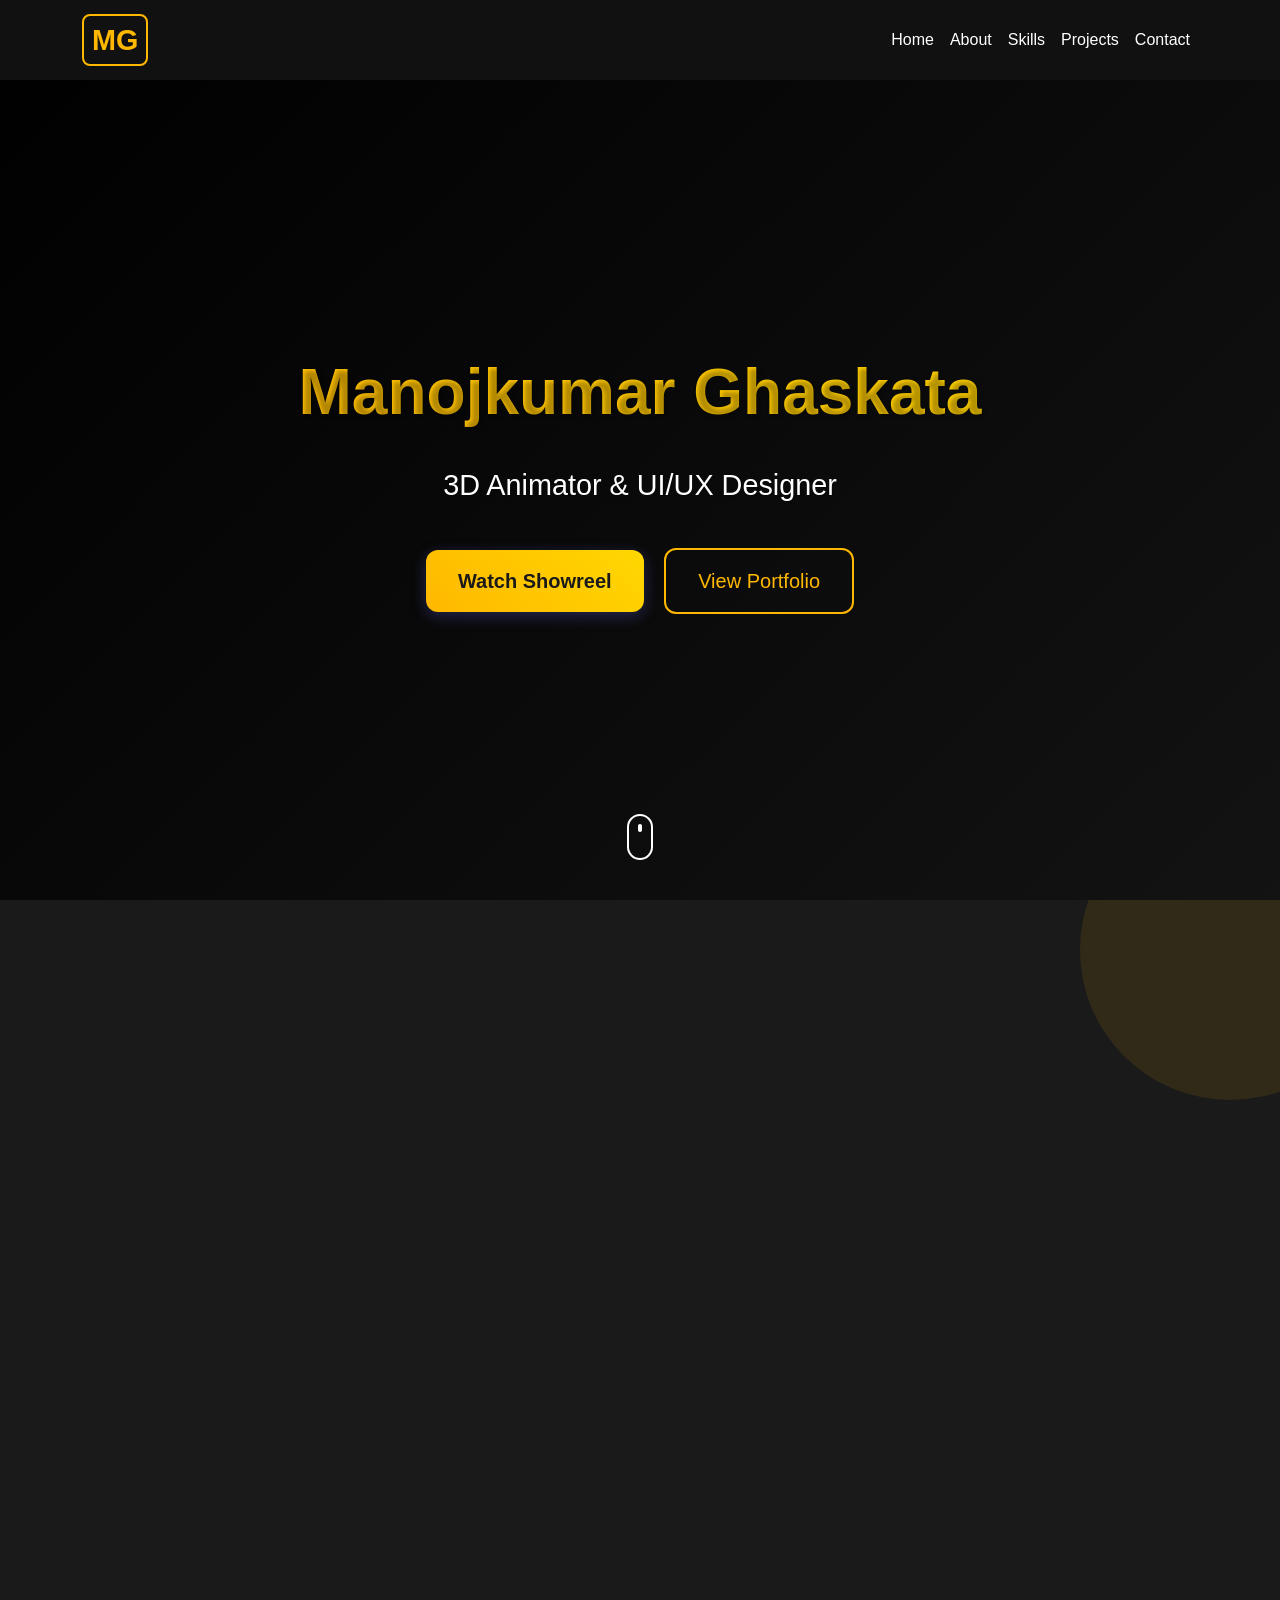
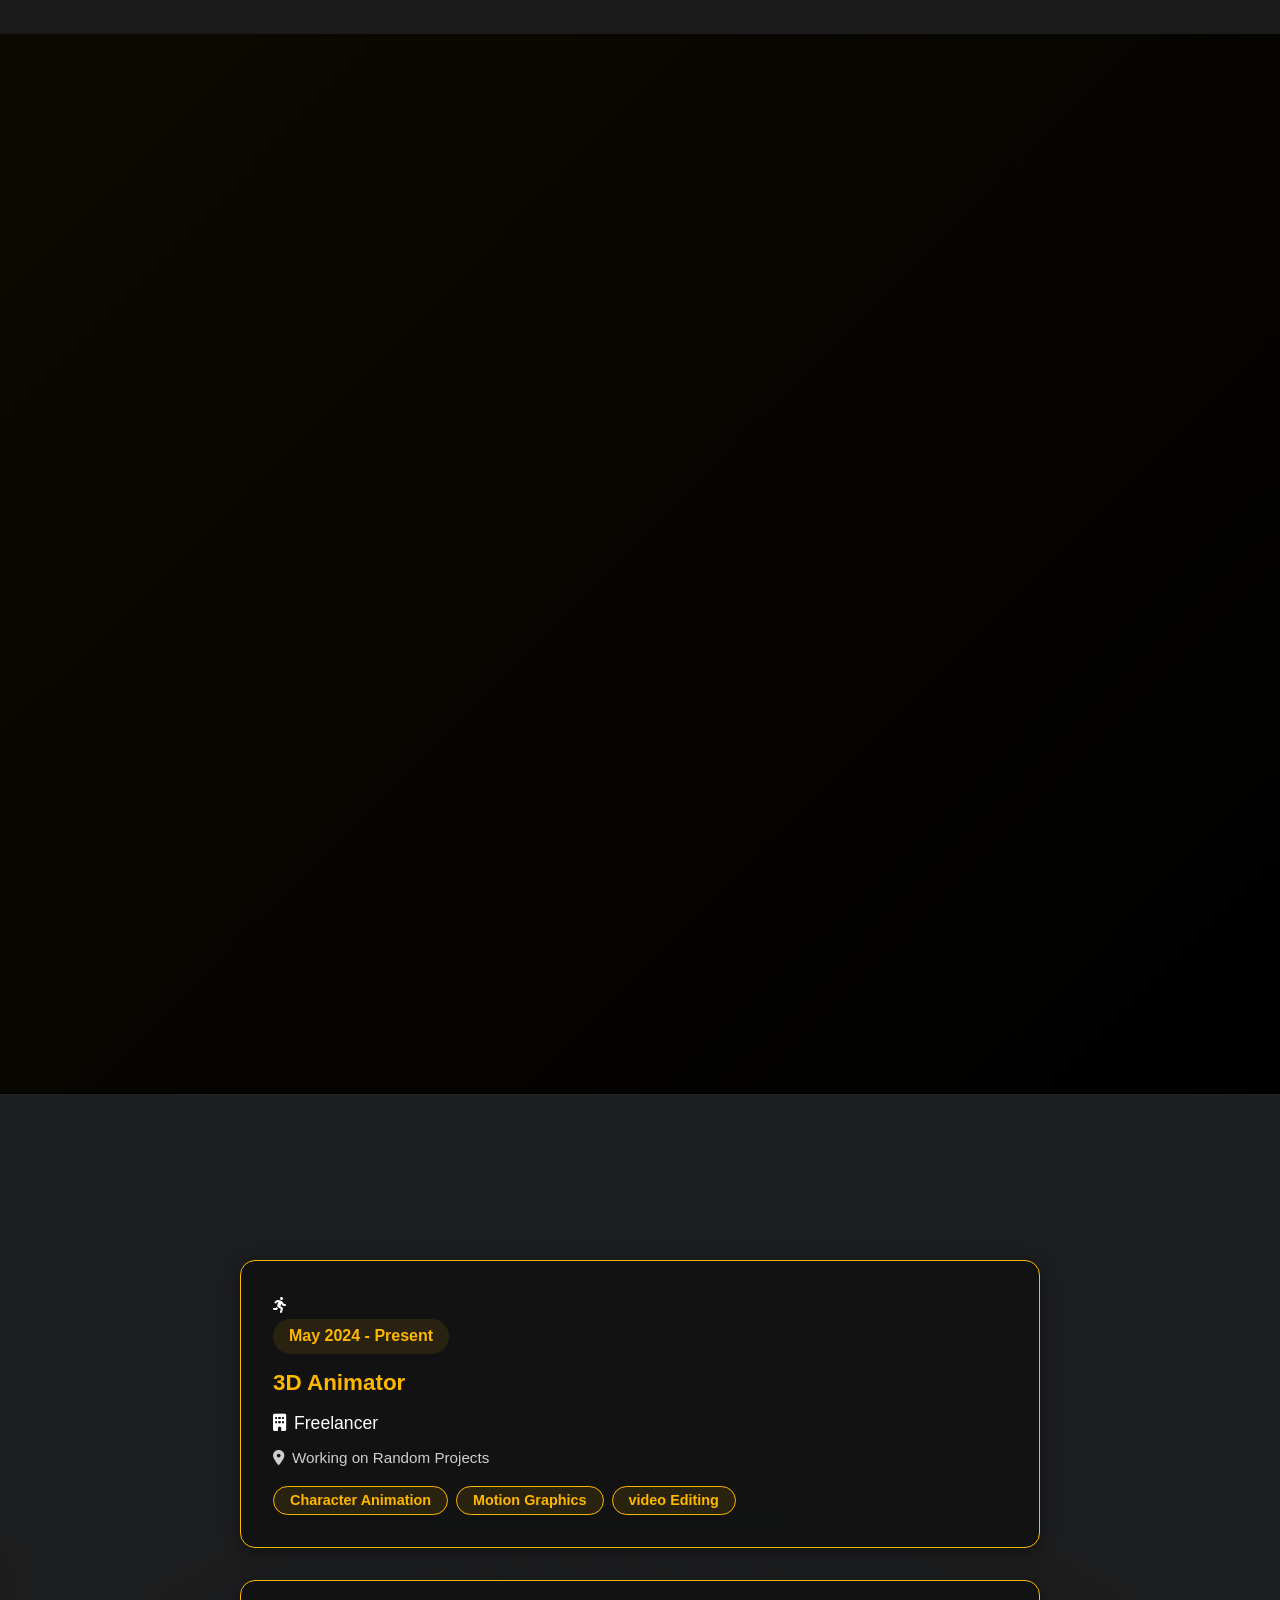
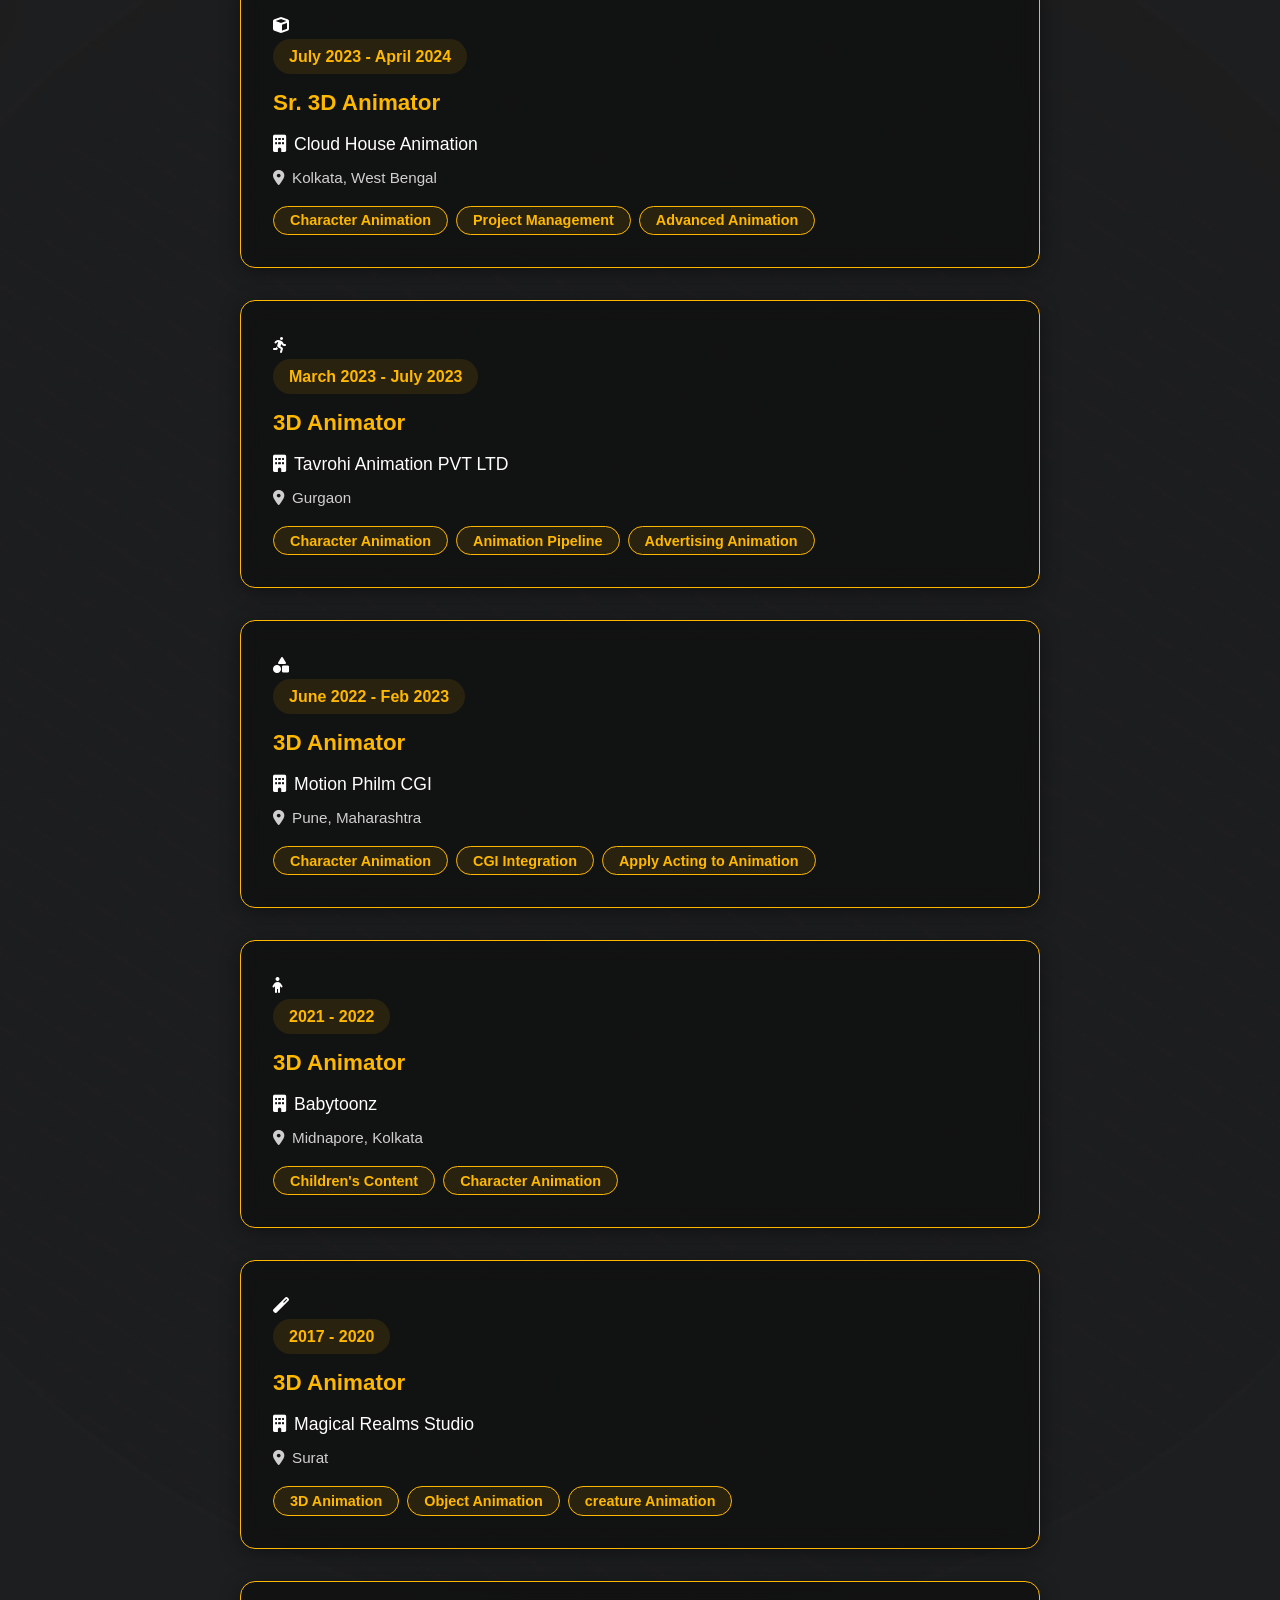
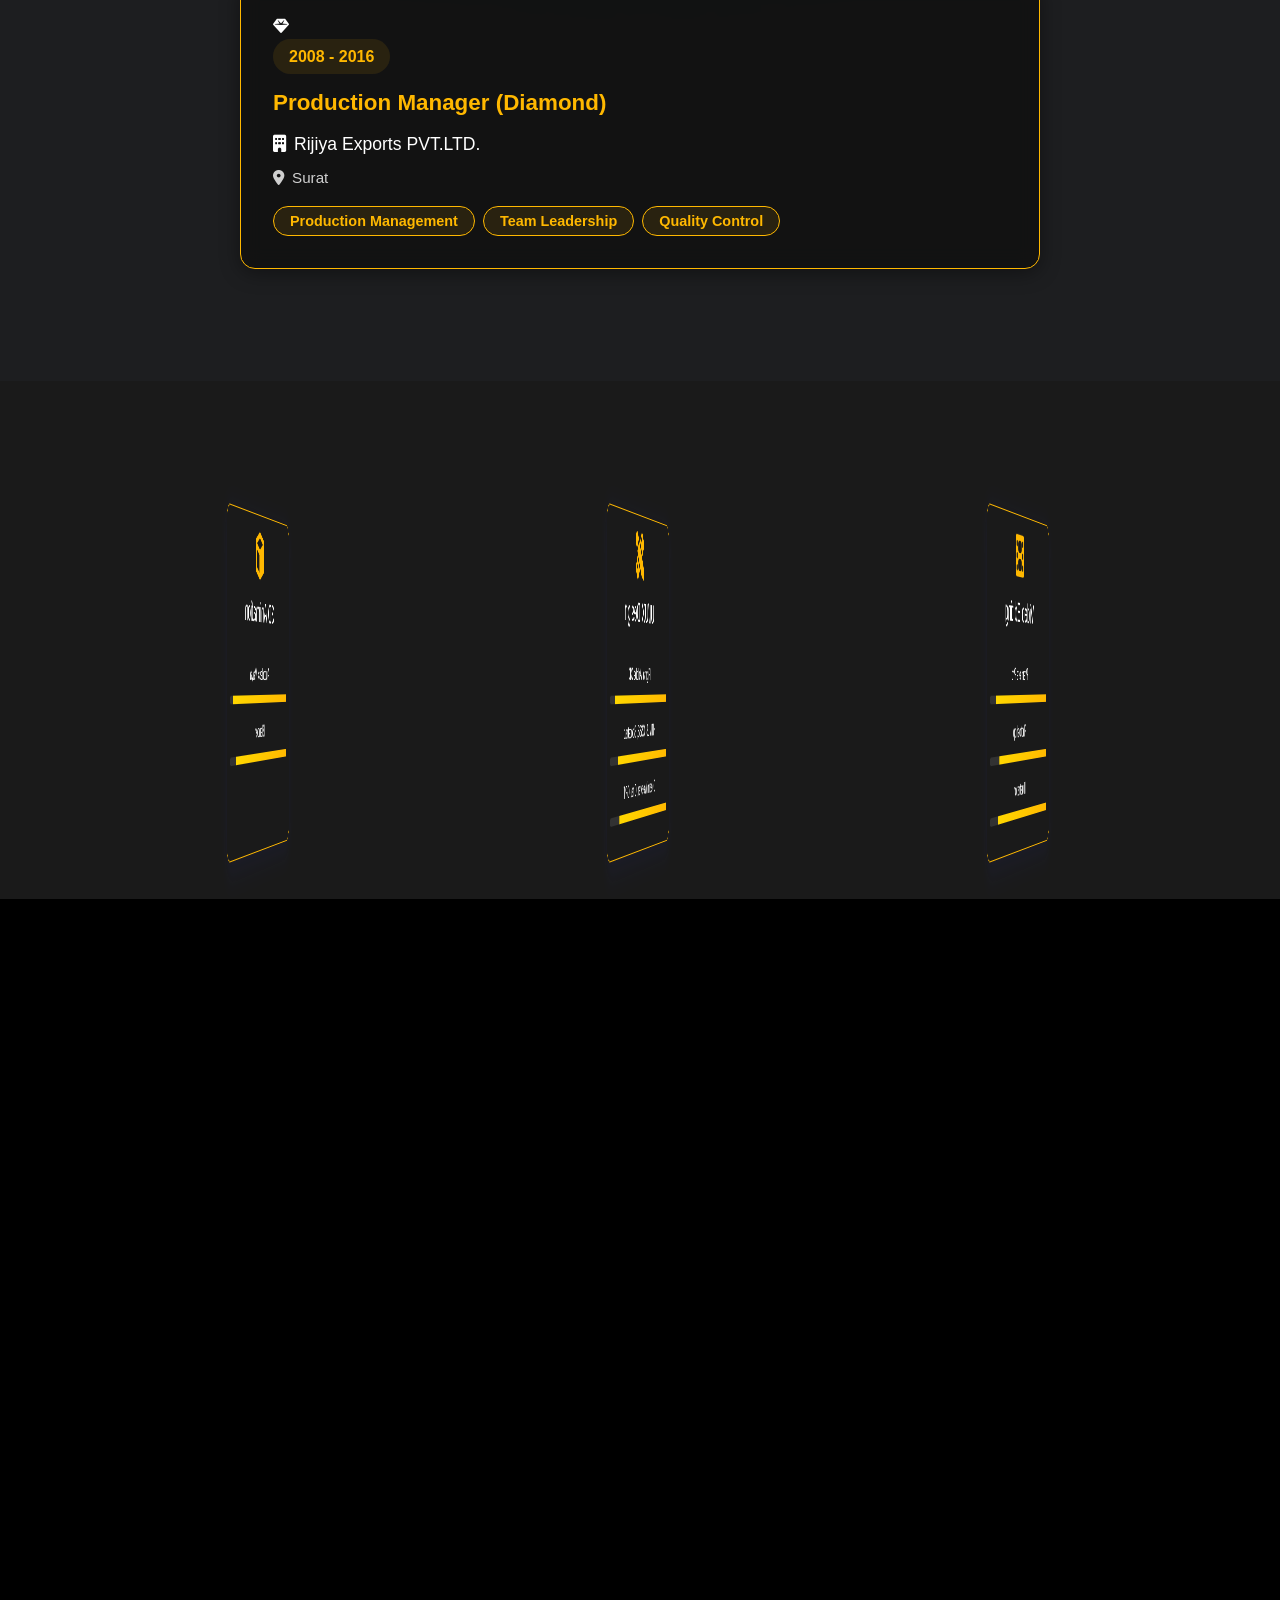
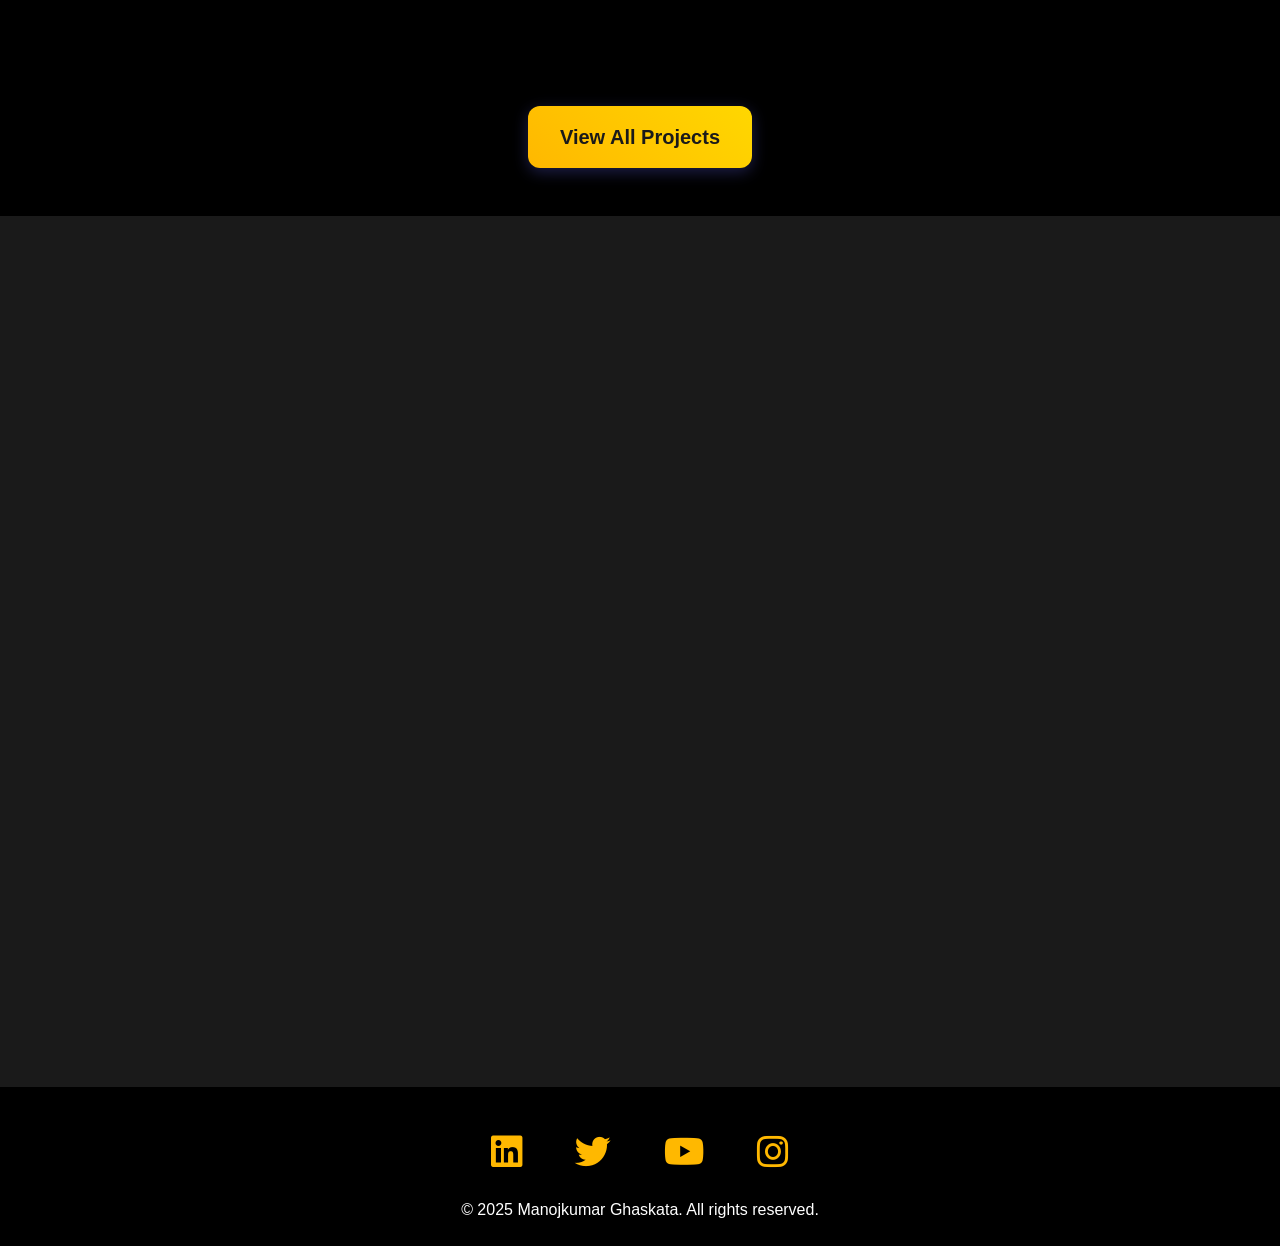
==== commit 1c004716: "Change animation effect for contact cards" ====
--- a/index.html
+++ b/index.html
@@ -486,7 +486,7 @@
             <h2 class="text-center section-title" data-aos="fade-up">Get In Touch</h2>
             <div class="row justify-content-center">
                 <div class="col-lg-4 mb-4 mb-lg-0">
-                    <div class="card contact-info-card h-100" data-aos="fade-right" data-aos-delay="200">
+                    <div class="card contact-info-card h-100" data-aos="zoom-in" data-aos-delay="200">
                         <div class="card-body">
                             <h3 class="card-title mb-4"><i class="fas fa-address-card me-2"></i>Contact Info</h3>
                             <div class="contact-info">
@@ -507,7 +507,7 @@
                     </div>
                 </div>
                 <div class="col-lg-8">
-                    <div class="card shadow contact-card" data-aos="fade-left" data-aos-delay="400">
+                    <div class="card shadow contact-card" data-aos="zoom-in" data-aos-delay="400">
                         <div class="card-body p-5">
                             <div class="contact-social-icons">
                                 <a href="https://www.linkedin.com/in/manojkumar-ghaskata-animator/?lipi=urn%3Ali%3Apage%3Ad_flagship3_profile_view_base_contact_details%3BHj4NBRbbTVKzIl6QqyPoGg%3D%3D" target="_blank" title="LinkedIn">
@@ -601,4 +601,4 @@
         });
     </script>
 </body>
-</html> +</html> 
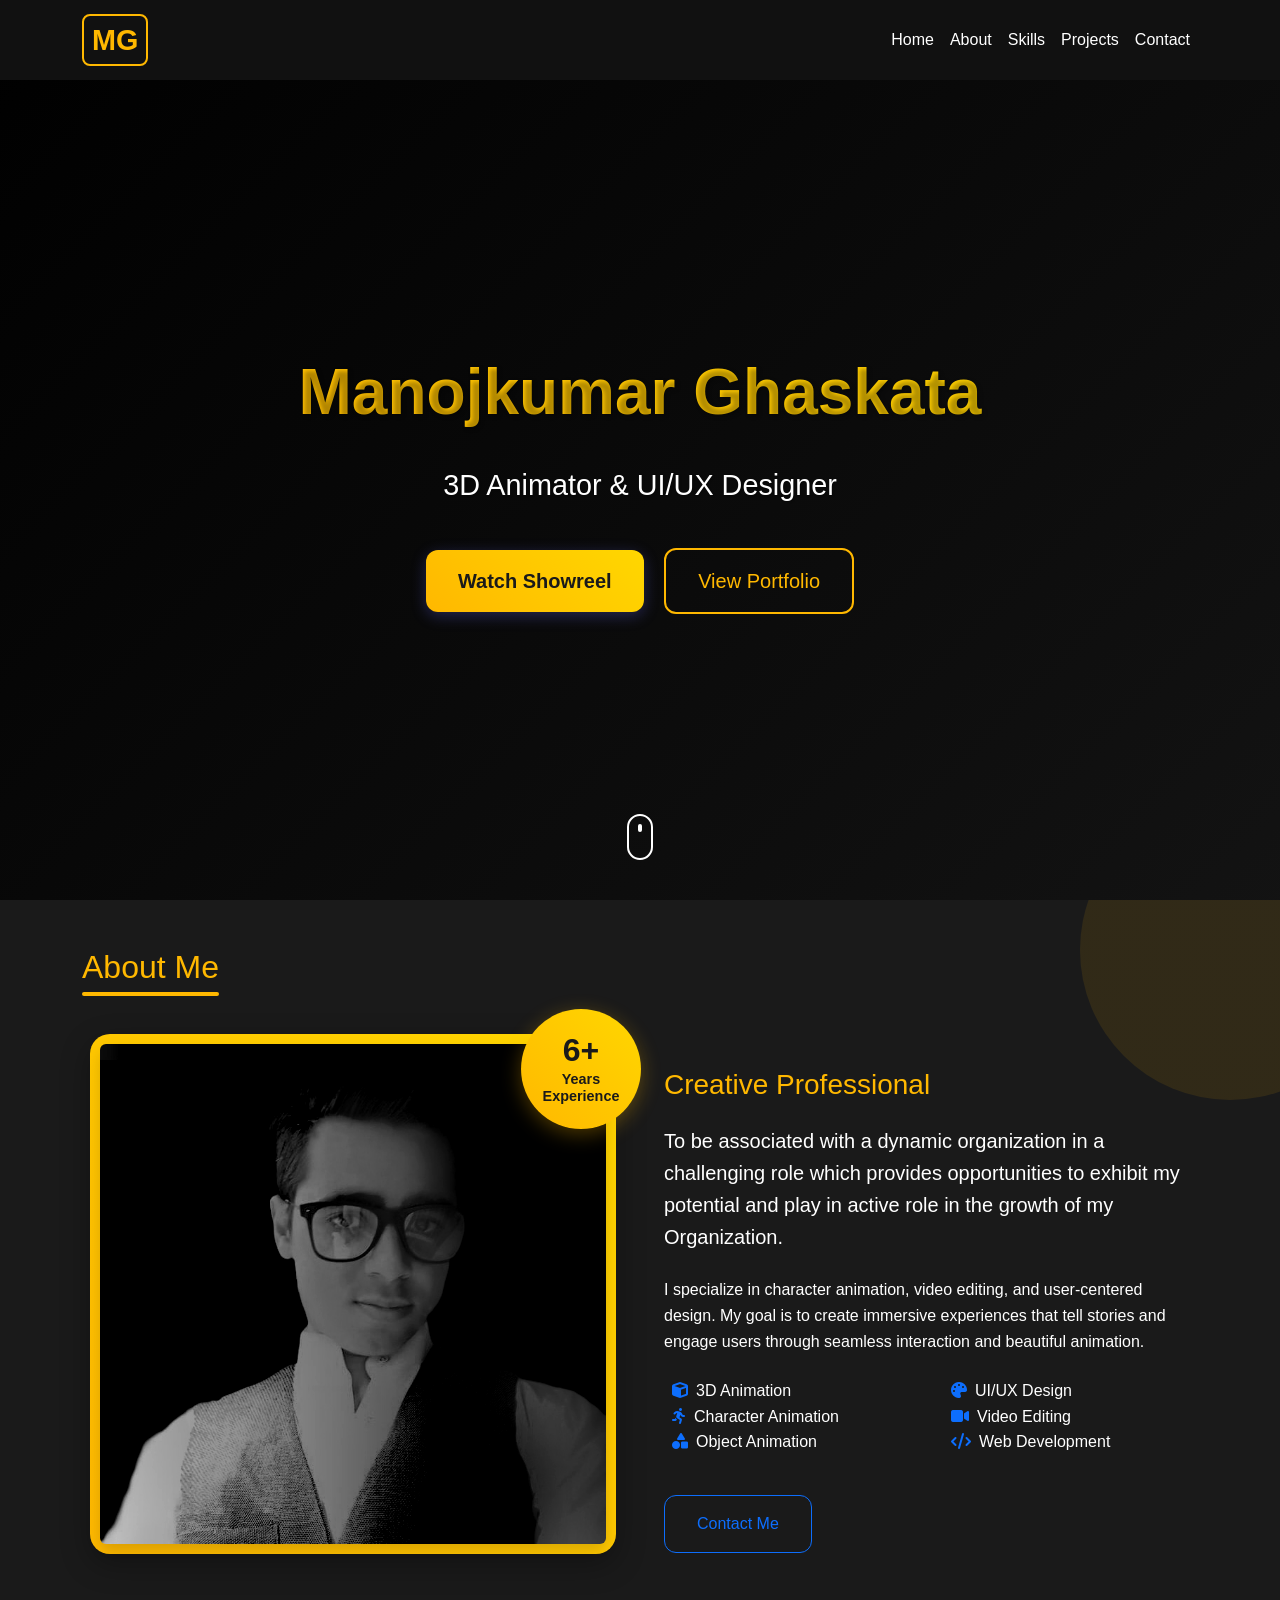
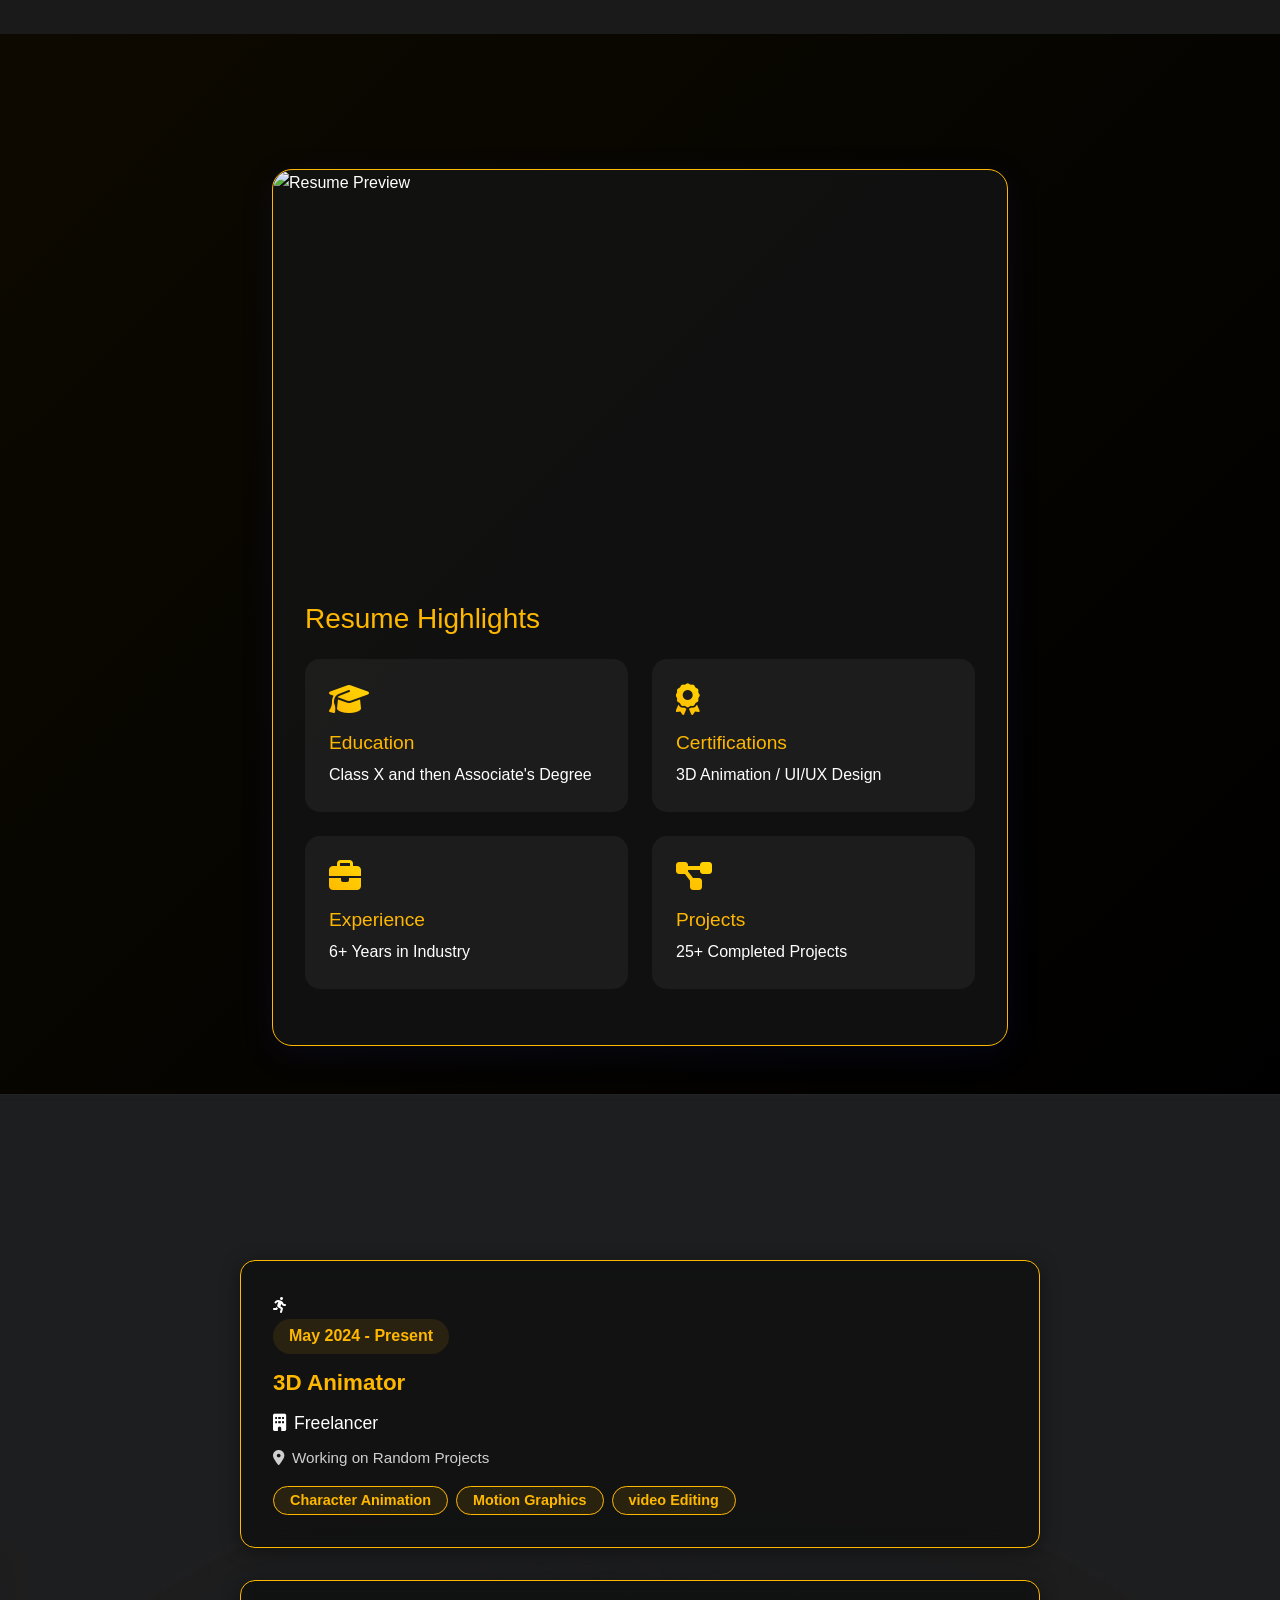
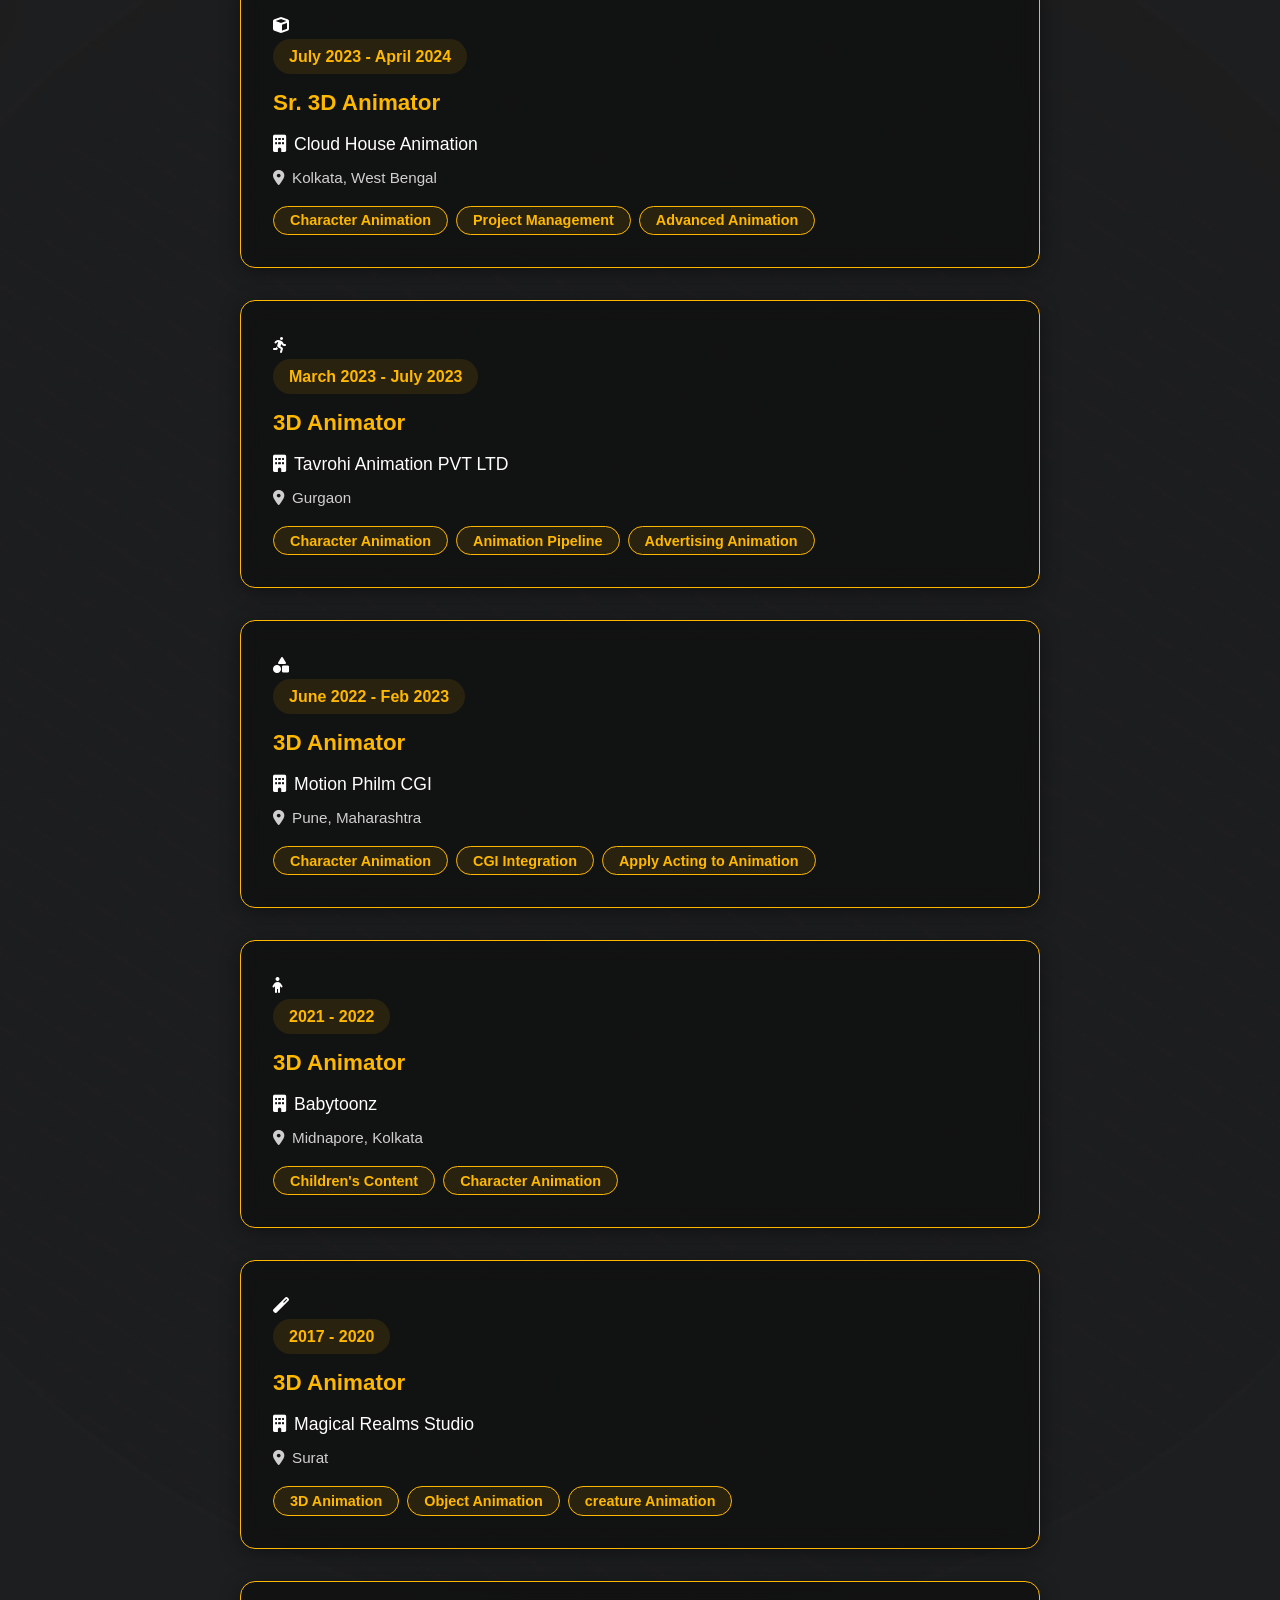
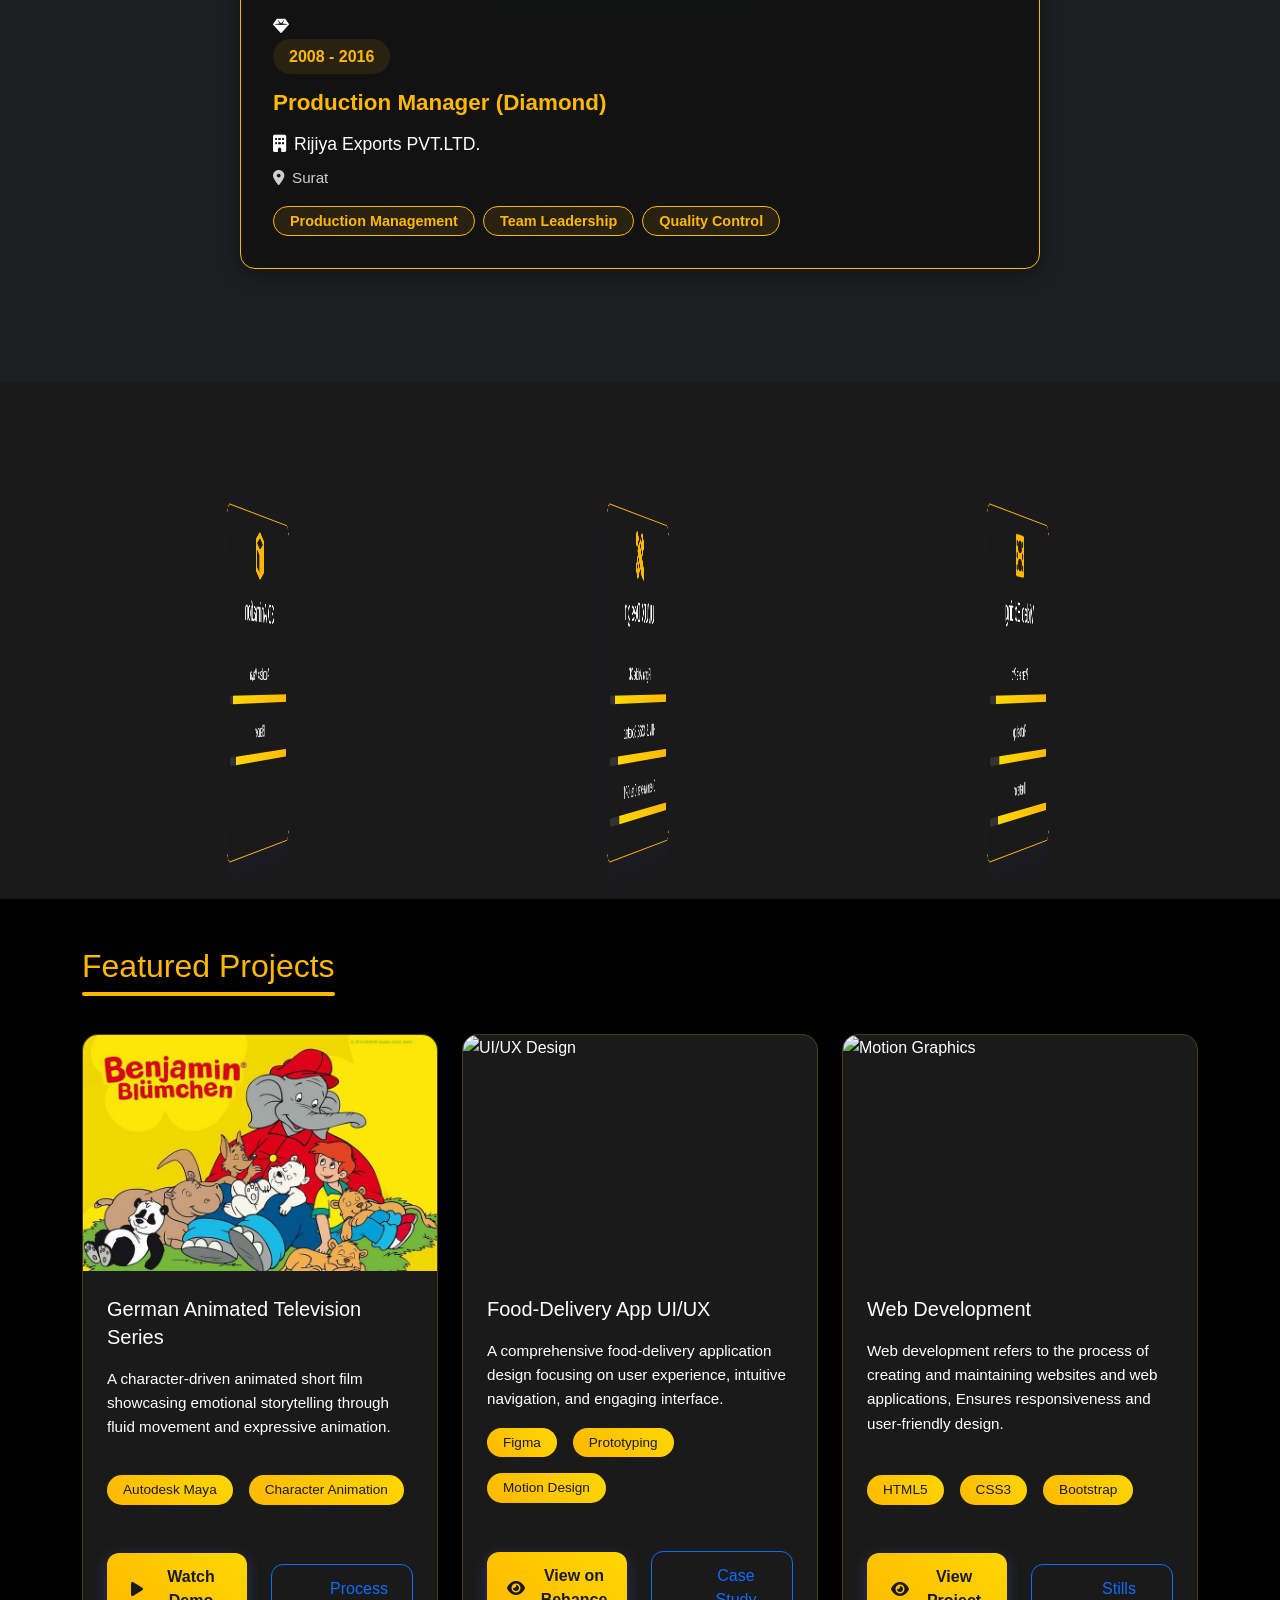
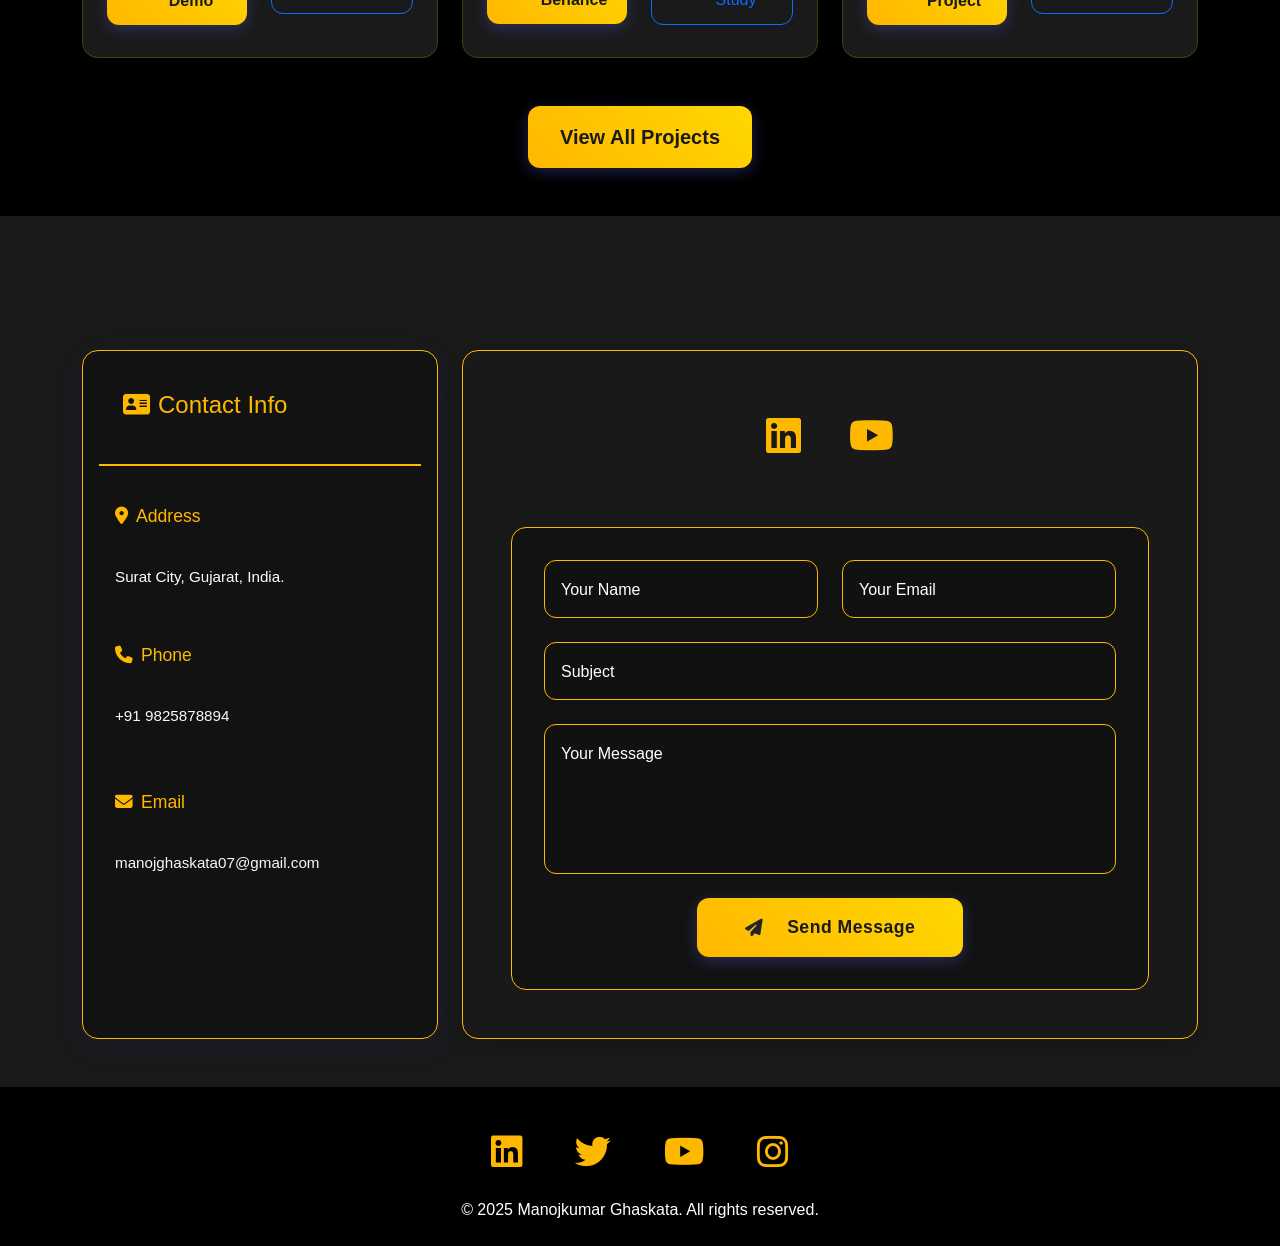
==== commit df2fbe6f: "Update index.html" ====
--- a/index.html
+++ b/index.html
@@ -548,7 +548,8 @@
                                     <button type="submit" class="btn btn-primary btn-lg submit-btn">
                                         <span class="d-flex align-items-center justify-content-center">
                                             <i class="fas fa-paper-plane me-2 text-dark"></i>
-                                            Send Message
+                                            <a href="https://wa.me/message/BR6D7VVRTJZ3L1" class="text-dark"></a>Send Message</a>
+                                        </span>
                                         </span>
                                     </button>
                                 </div>
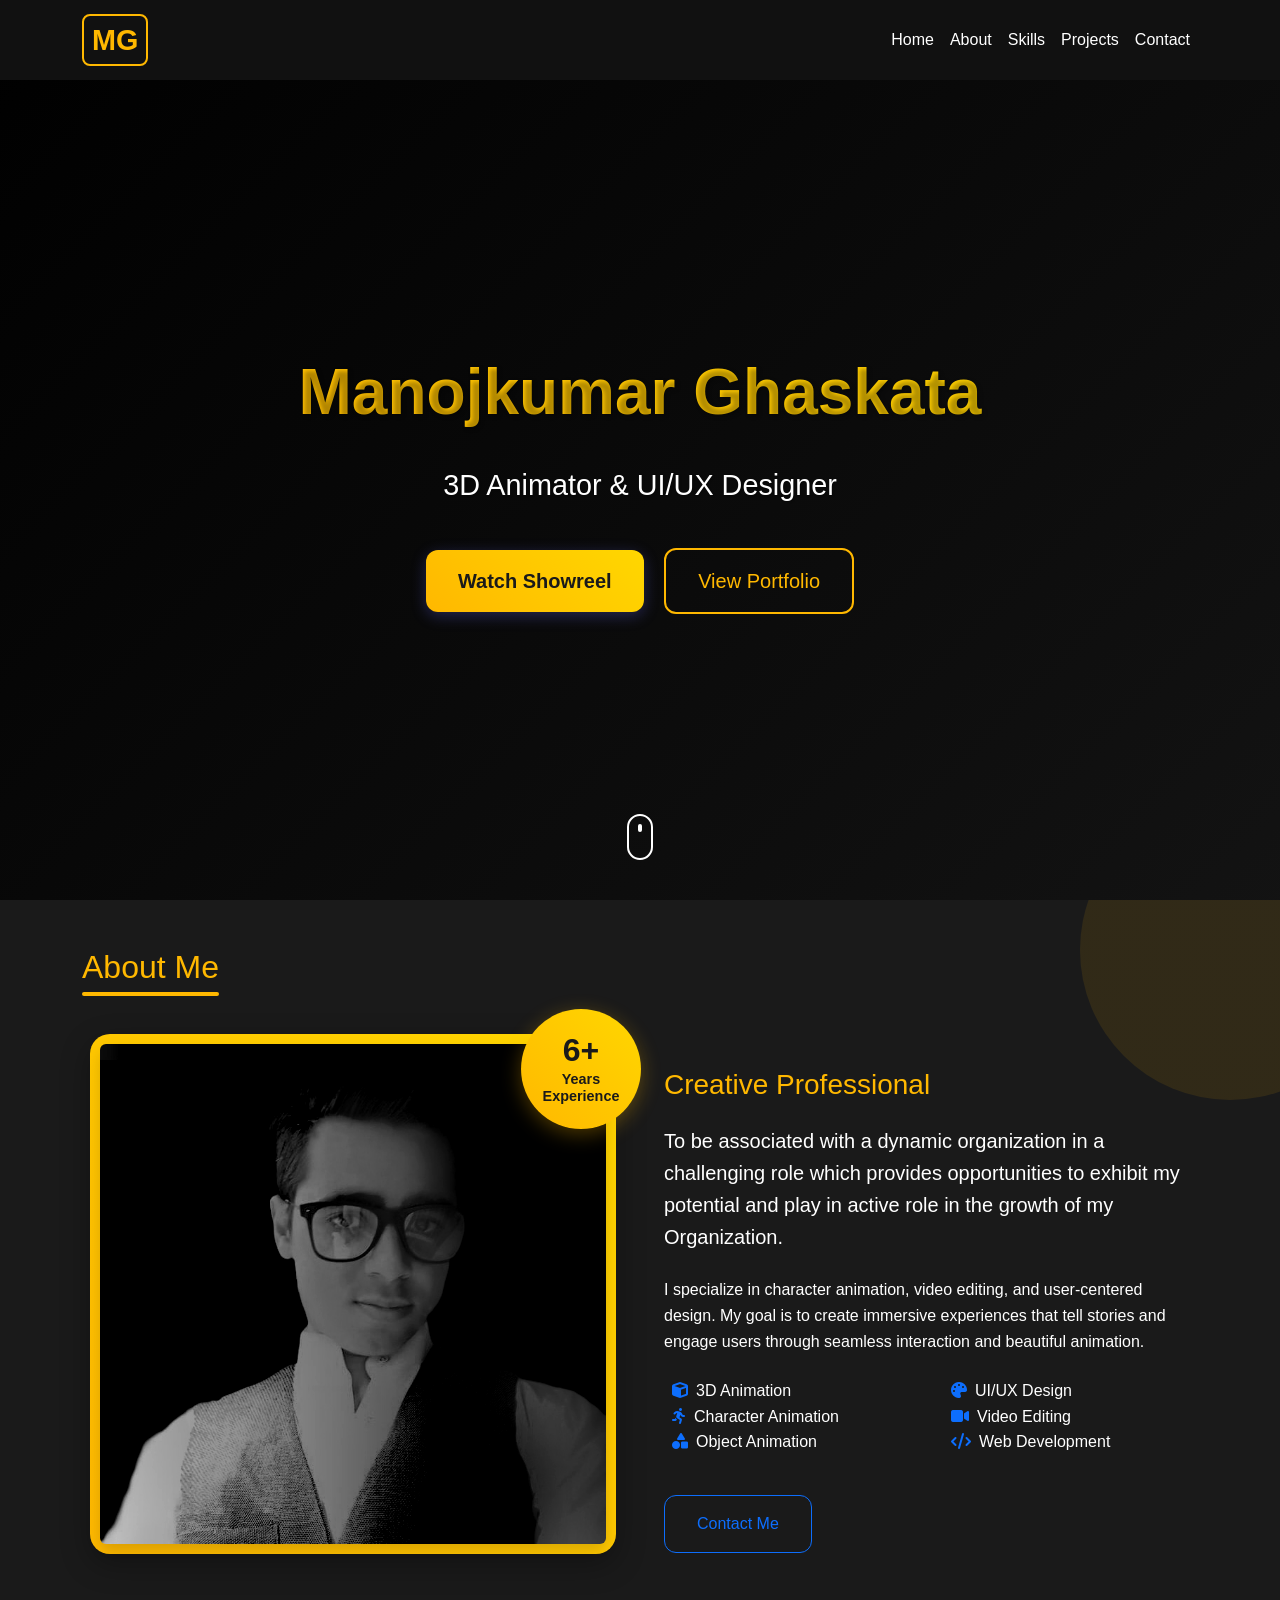
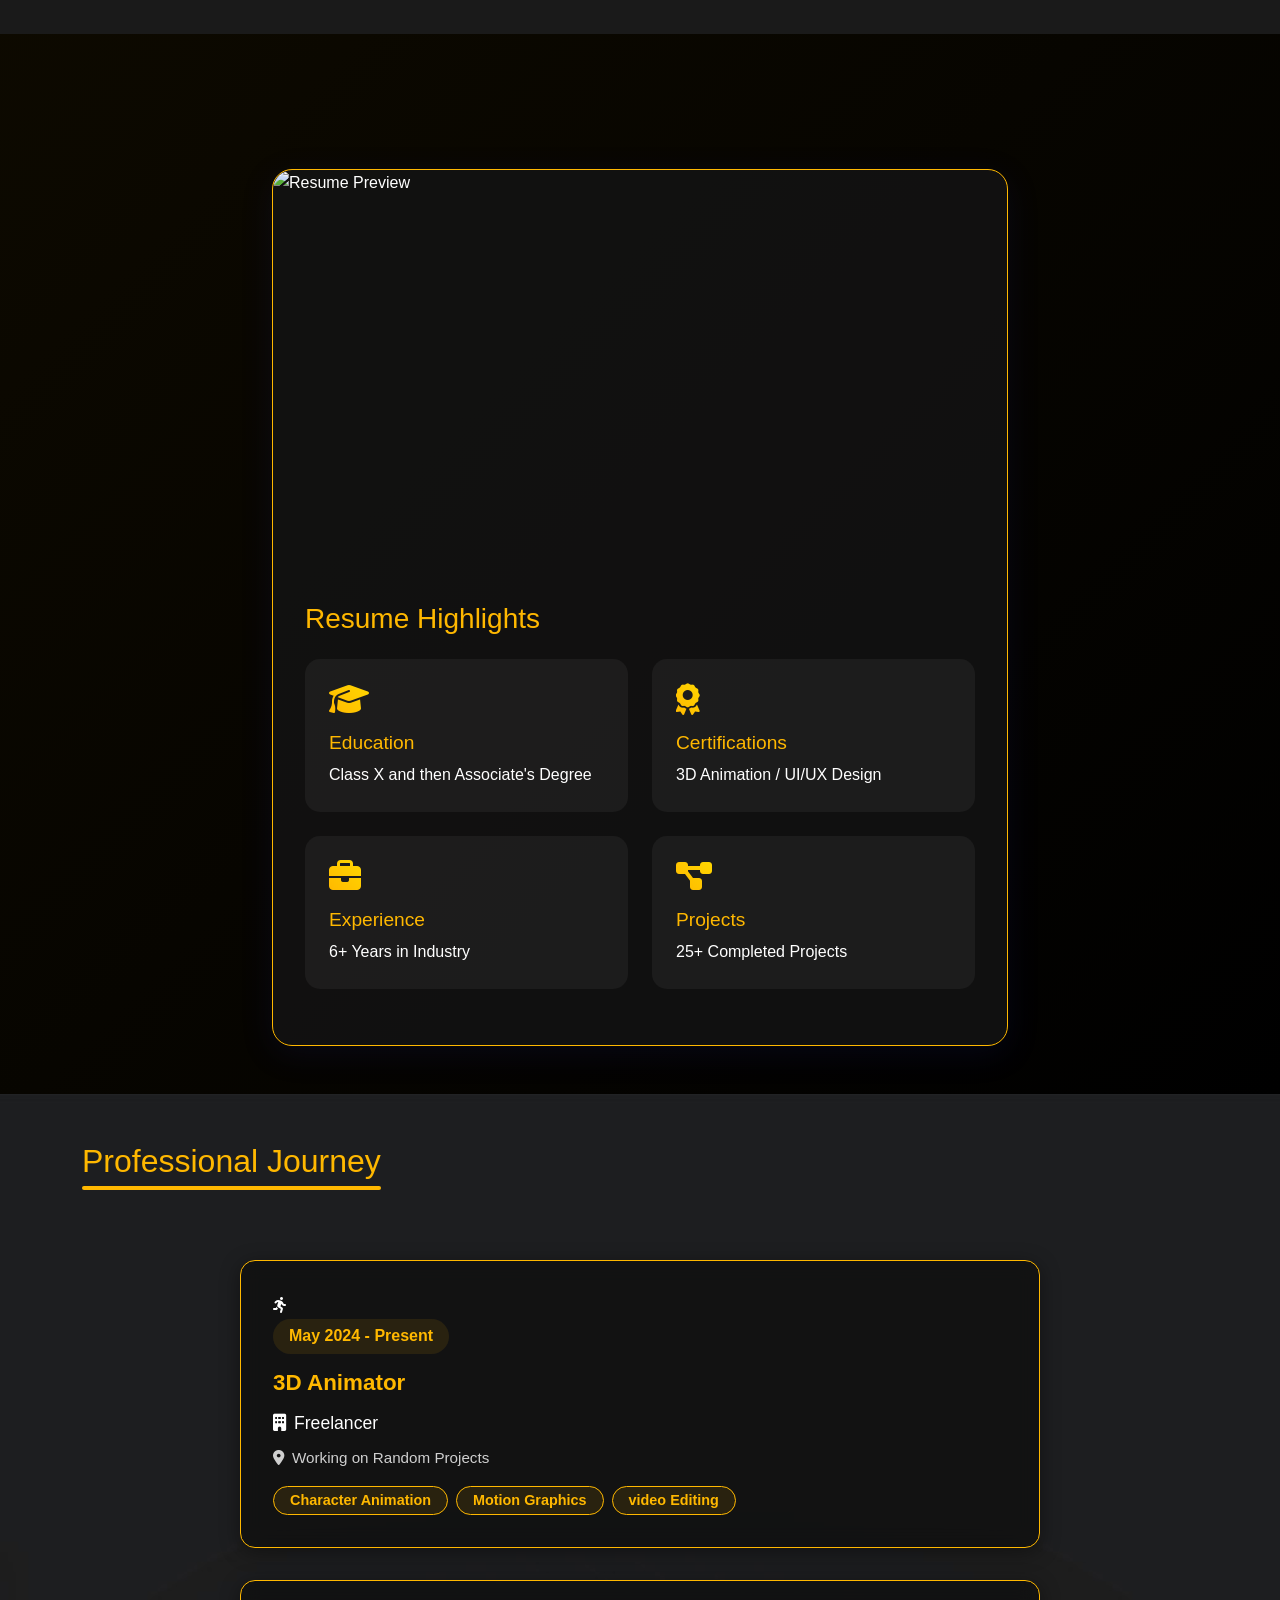
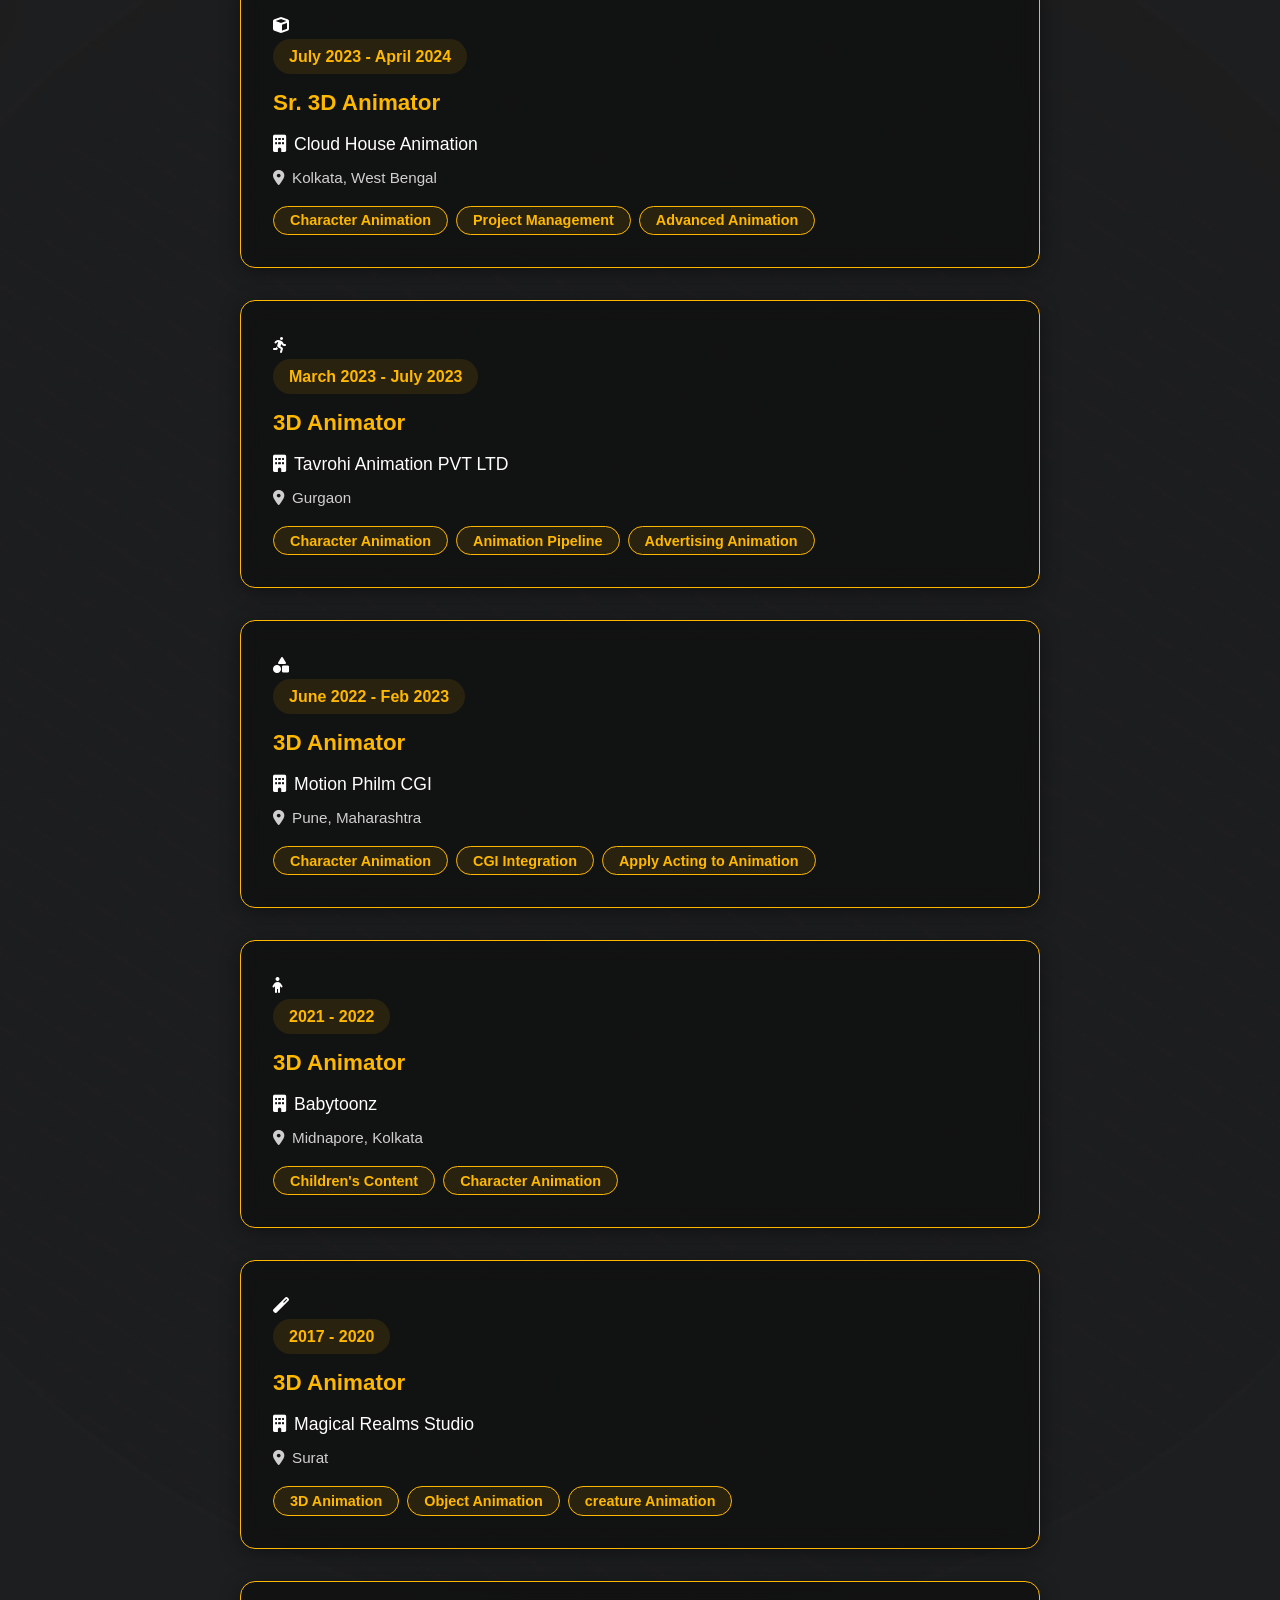
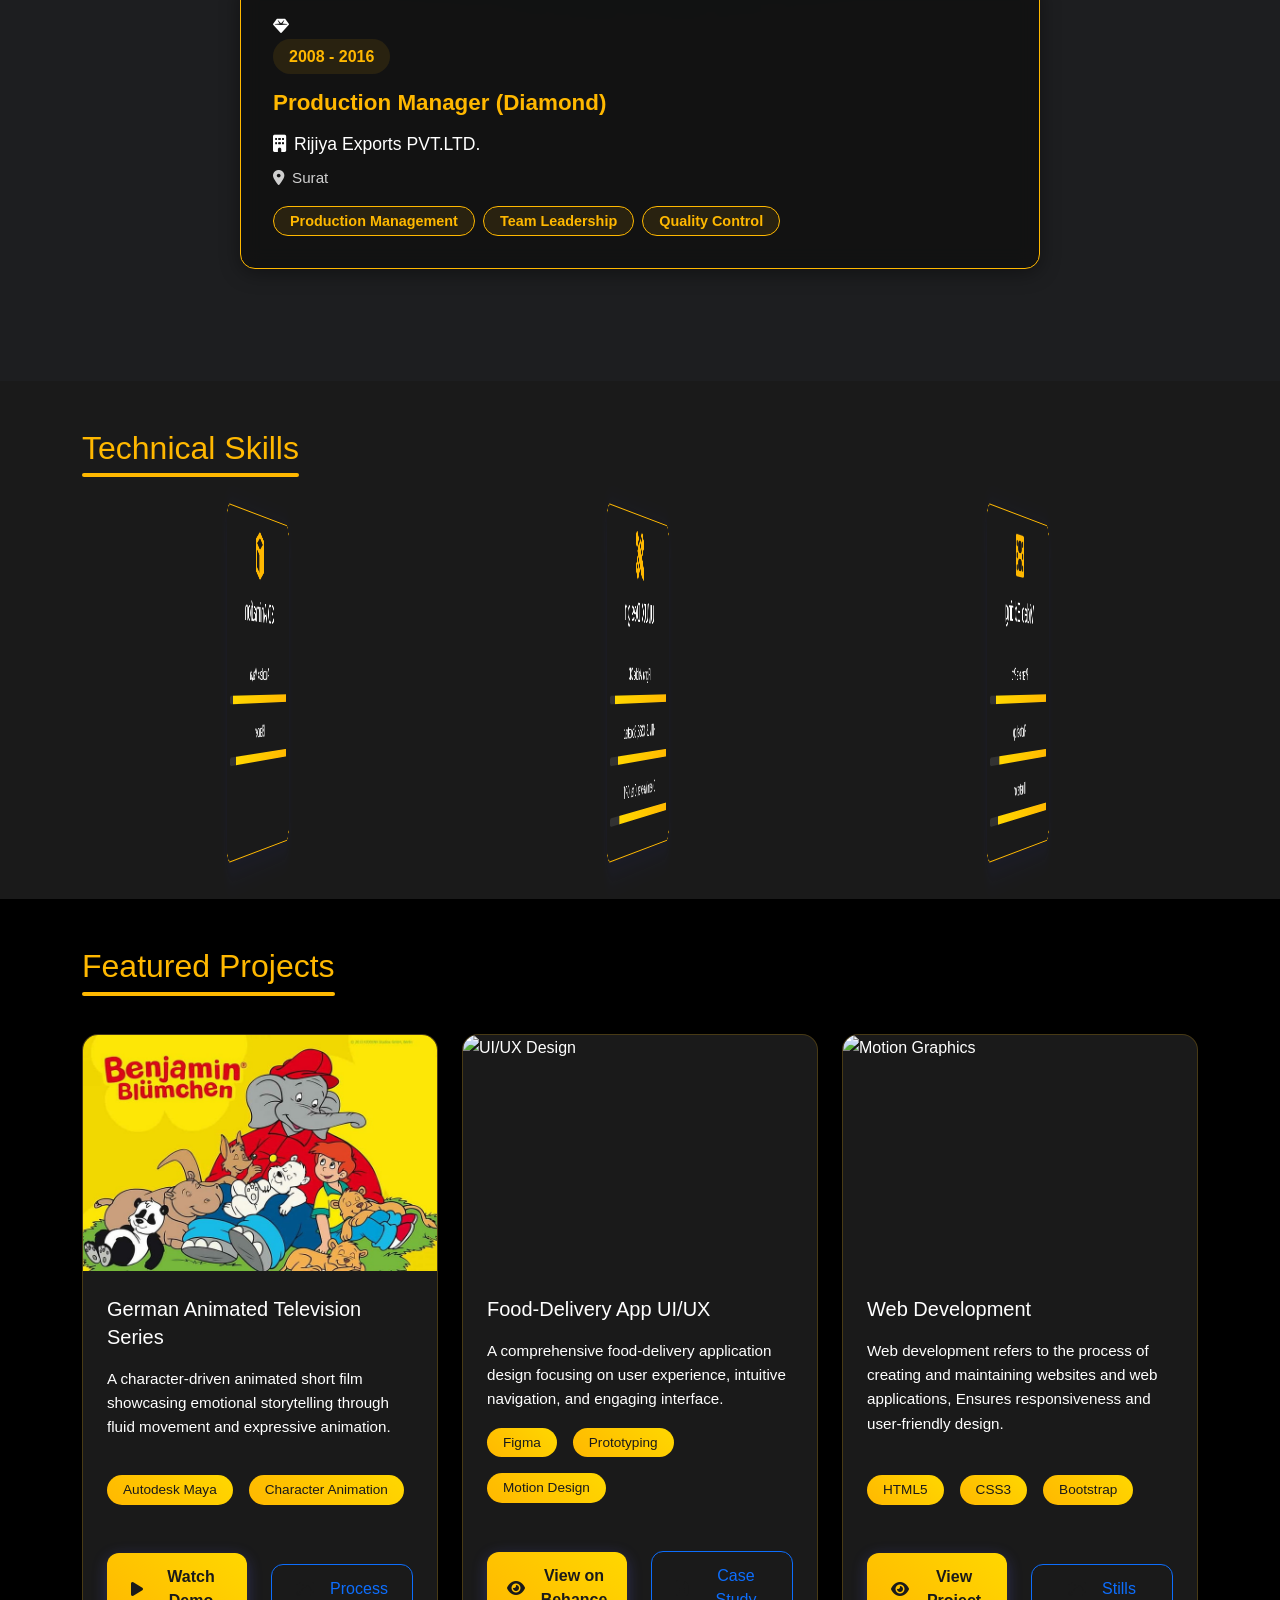
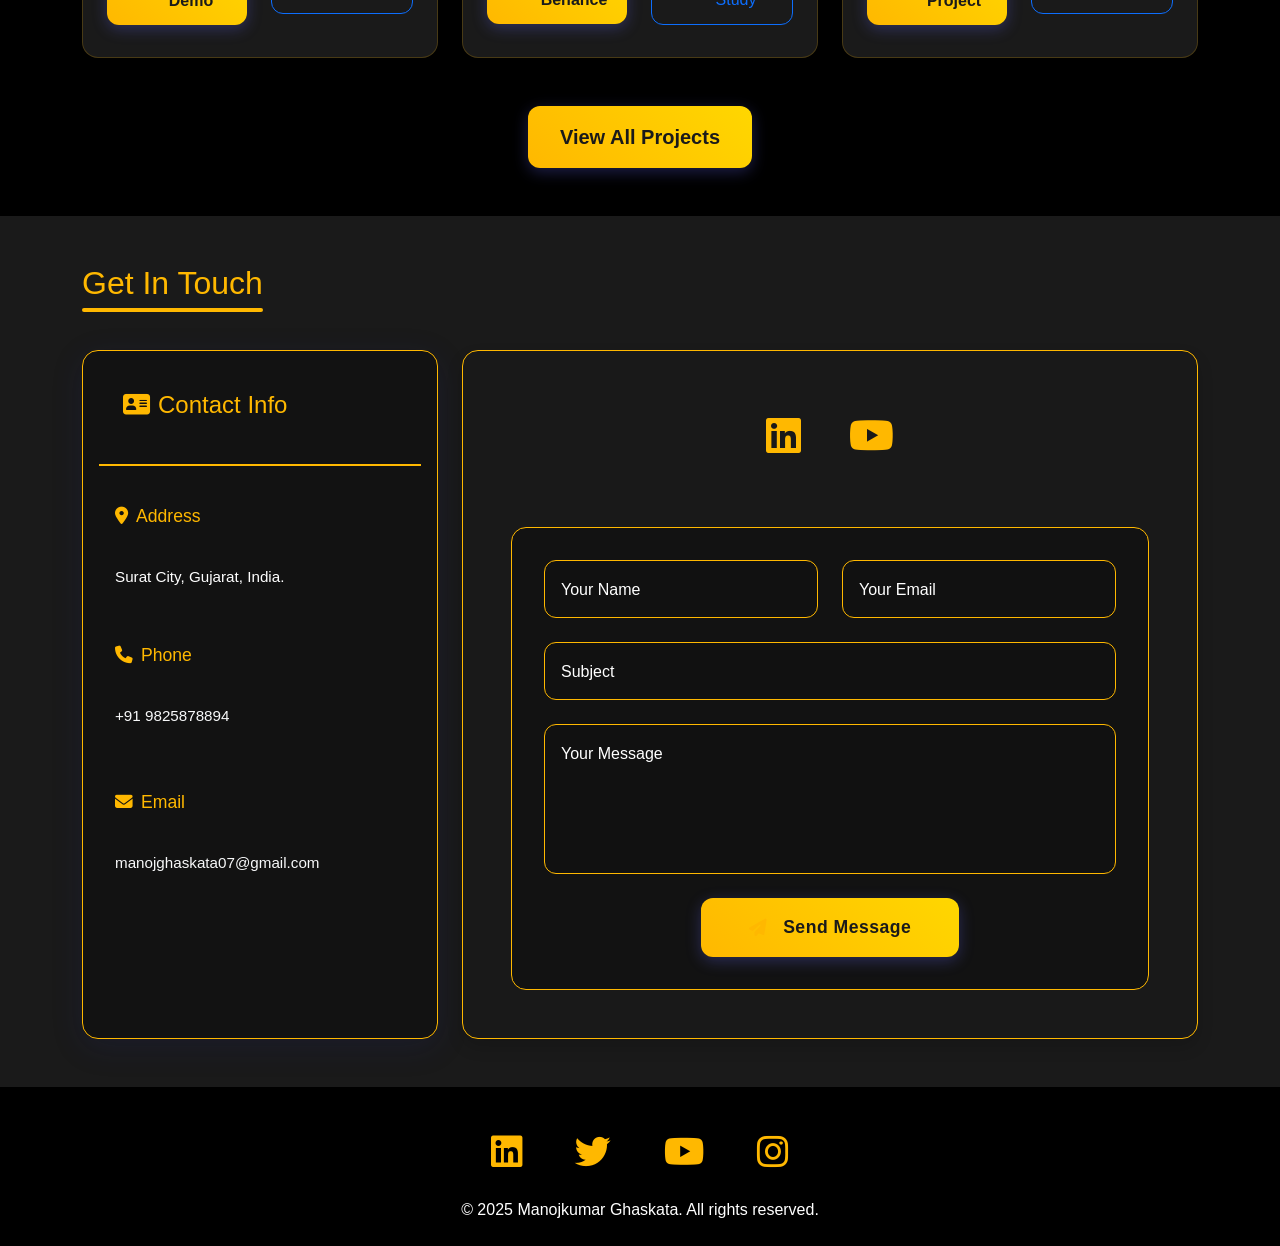
==== commit 98cf9051: "Update index.html" ====
--- a/index.html
+++ b/index.html
@@ -486,7 +486,7 @@
             <h2 class="text-center section-title" data-aos="fade-up">Get In Touch</h2>
             <div class="row justify-content-center">
                 <div class="col-lg-4 mb-4 mb-lg-0">
-                    <div class="card contact-info-card h-100" data-aos="zoom-in" data-aos-delay="200">
+                    <div class="card contact-info-card h-100" data-aos="fade-right" data-aos-delay="200">
                         <div class="card-body">
                             <h3 class="card-title mb-4"><i class="fas fa-address-card me-2"></i>Contact Info</h3>
                             <div class="contact-info">
@@ -507,7 +507,7 @@
                     </div>
                 </div>
                 <div class="col-lg-8">
-                    <div class="card shadow contact-card" data-aos="zoom-in" data-aos-delay="400">
+                    <div class="card shadow contact-card" data-aos="fade-left" data-aos-delay="400">
                         <div class="card-body p-5">
                             <div class="contact-social-icons">
                                 <a href="https://www.linkedin.com/in/manojkumar-ghaskata-animator/?lipi=urn%3Ali%3Apage%3Ad_flagship3_profile_view_base_contact_details%3BHj4NBRbbTVKzIl6QqyPoGg%3D%3D" target="_blank" title="LinkedIn">
@@ -545,11 +545,10 @@
                                     </div>
                                 </div>
                                 <div class="text-center">
-                                    <button type="submit" class="btn btn-primary btn-lg submit-btn">
+                                    <button type="submit" class="btn btn-primary btn-lg submit-btn" onclick="redirectToWhatsApp(event)">
                                         <span class="d-flex align-items-center justify-content-center">
-                                            <i class="fas fa-paper-plane me-2 text-dark"></i>
-                                            <a href="https://wa.me/message/BR6D7VVRTJZ3L1" class="text-dark"></a>Send Message</a>
-                                        </span>
+                                            <i class="fas fa-paper-plane me-2"></i>
+                                            Send Message
                                         </span>
                                     </button>
                                 </div>
@@ -600,6 +599,26 @@
                 navbar.classList.remove('scrolled');
             }
         });
+
+        // WhatsApp Redirect Function
+        function redirectToWhatsApp(event) {
+            event.preventDefault();
+            
+            // Get form values
+            const name = document.getElementById('name').value;
+            const email = document.getElementById('email').value;
+            const subject = document.getElementById('subject').value;
+            const message = document.getElementById('message').value;
+            
+            // Create WhatsApp message
+            const whatsappMessage = `*New Contact Form Submission*\n\n*Name:* ${name}\n*Email:* ${email}\n*Subject:* ${subject}\n*Message:* ${message}`;
+            
+            // Encode message for URL
+            const encodedMessage = encodeURIComponent(whatsappMessage);
+            
+            // Redirect to WhatsApp
+            window.open(`https://wa.me/message/BR6D7VVRTJZ3L1?text=${encodedMessage}`, '_blank');
+        }
     </script>
 </body>
 </html> 
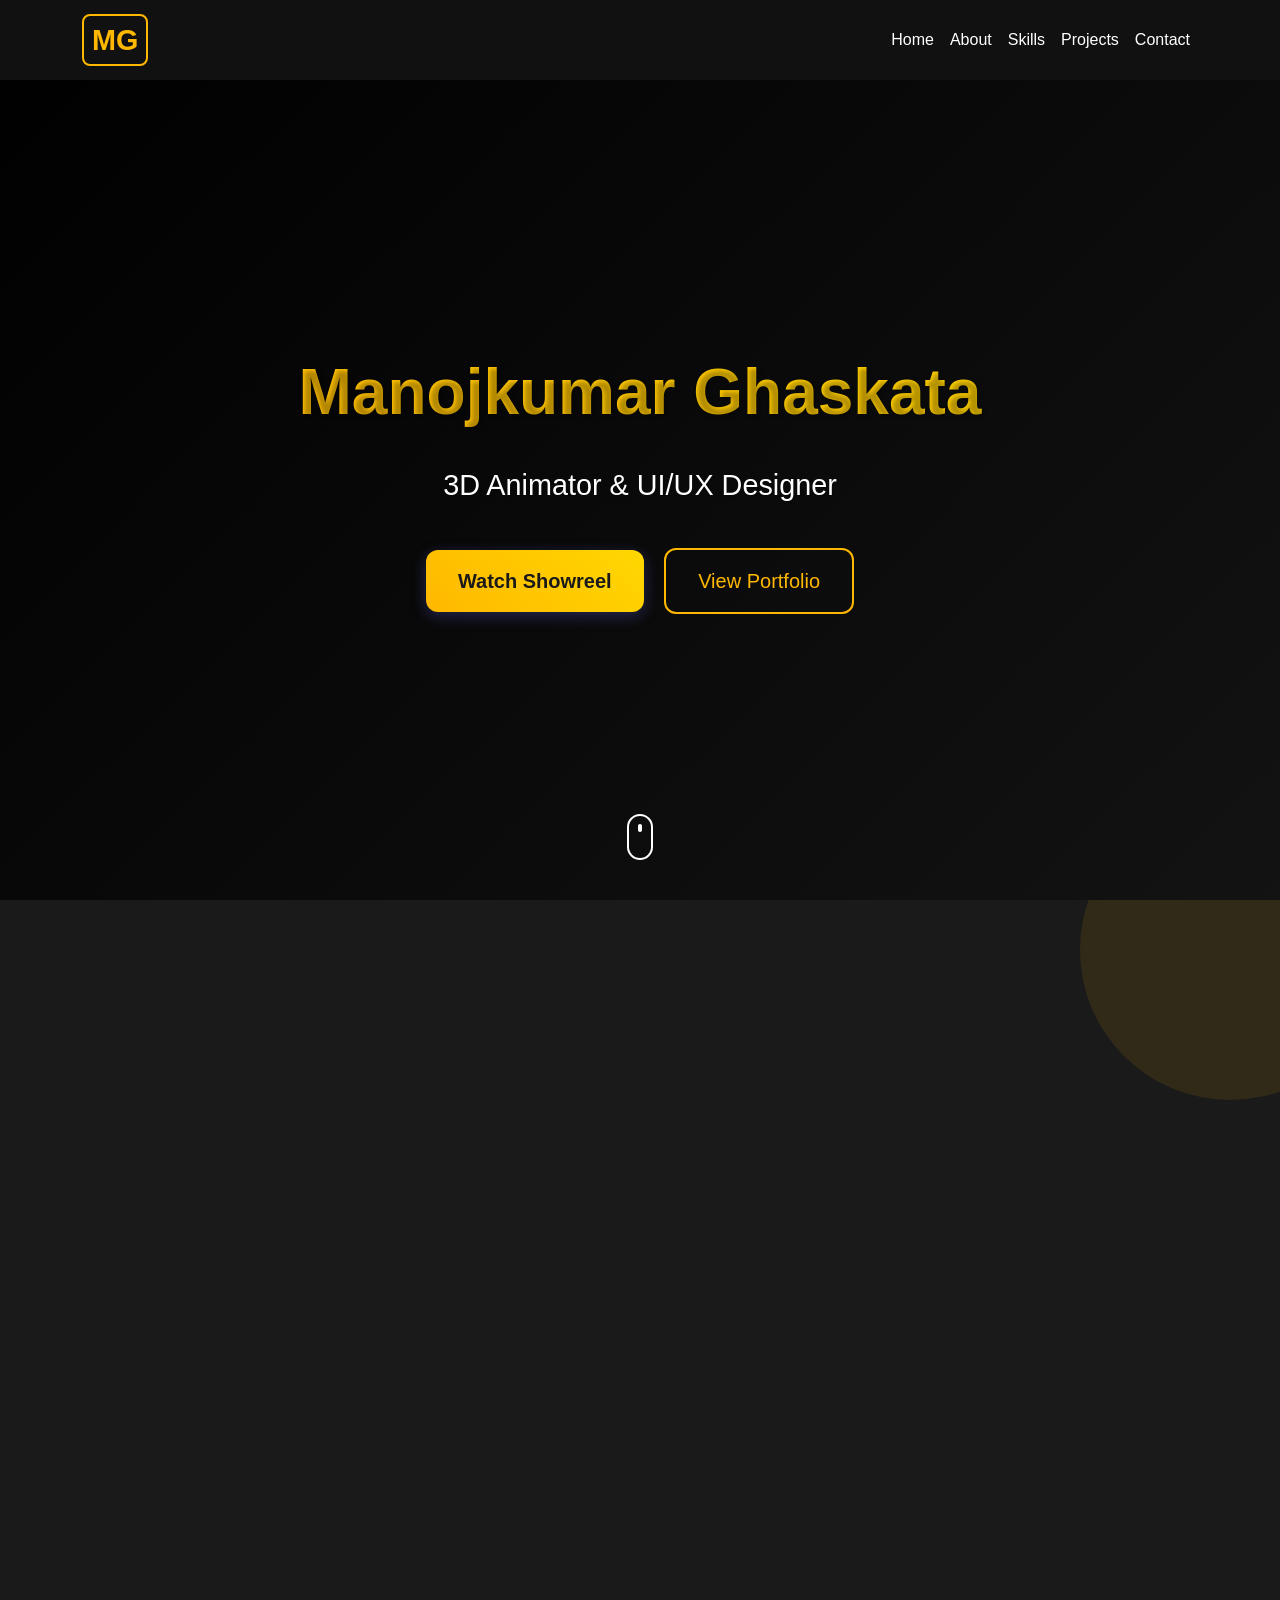
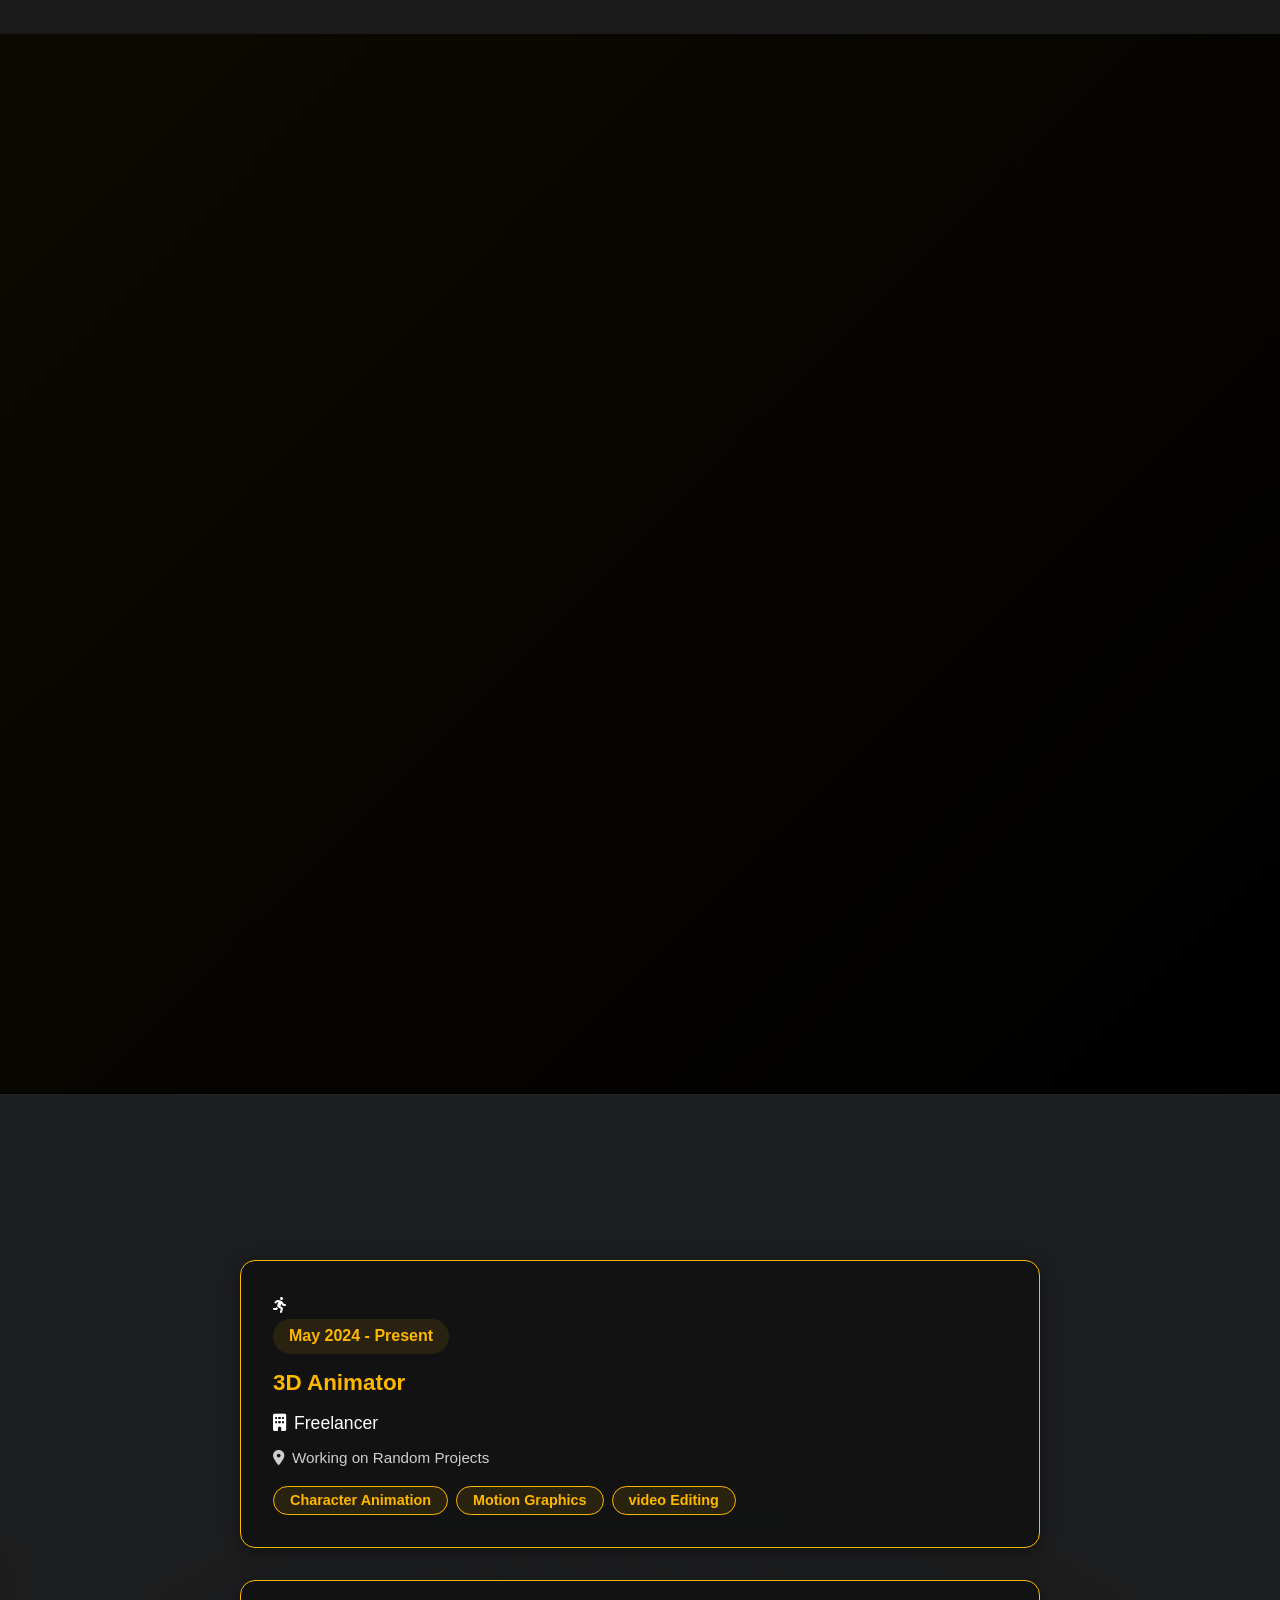
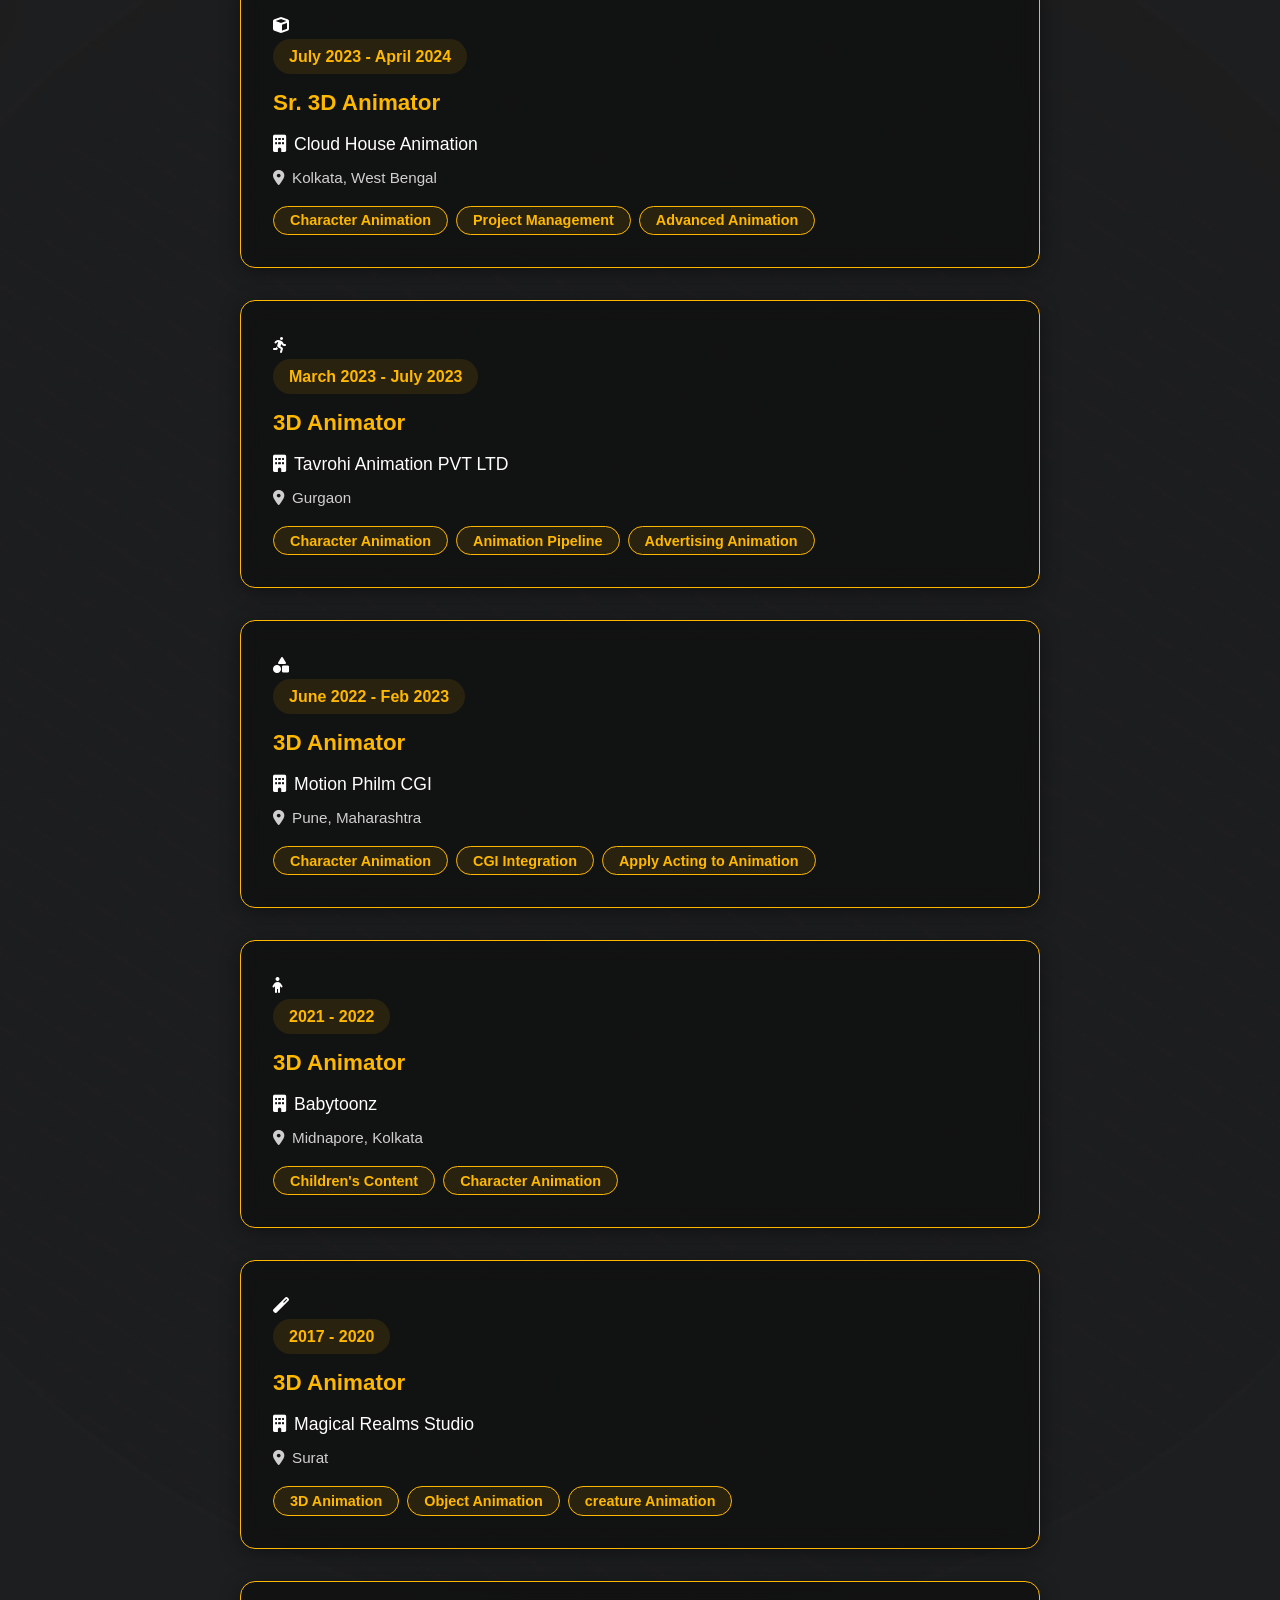
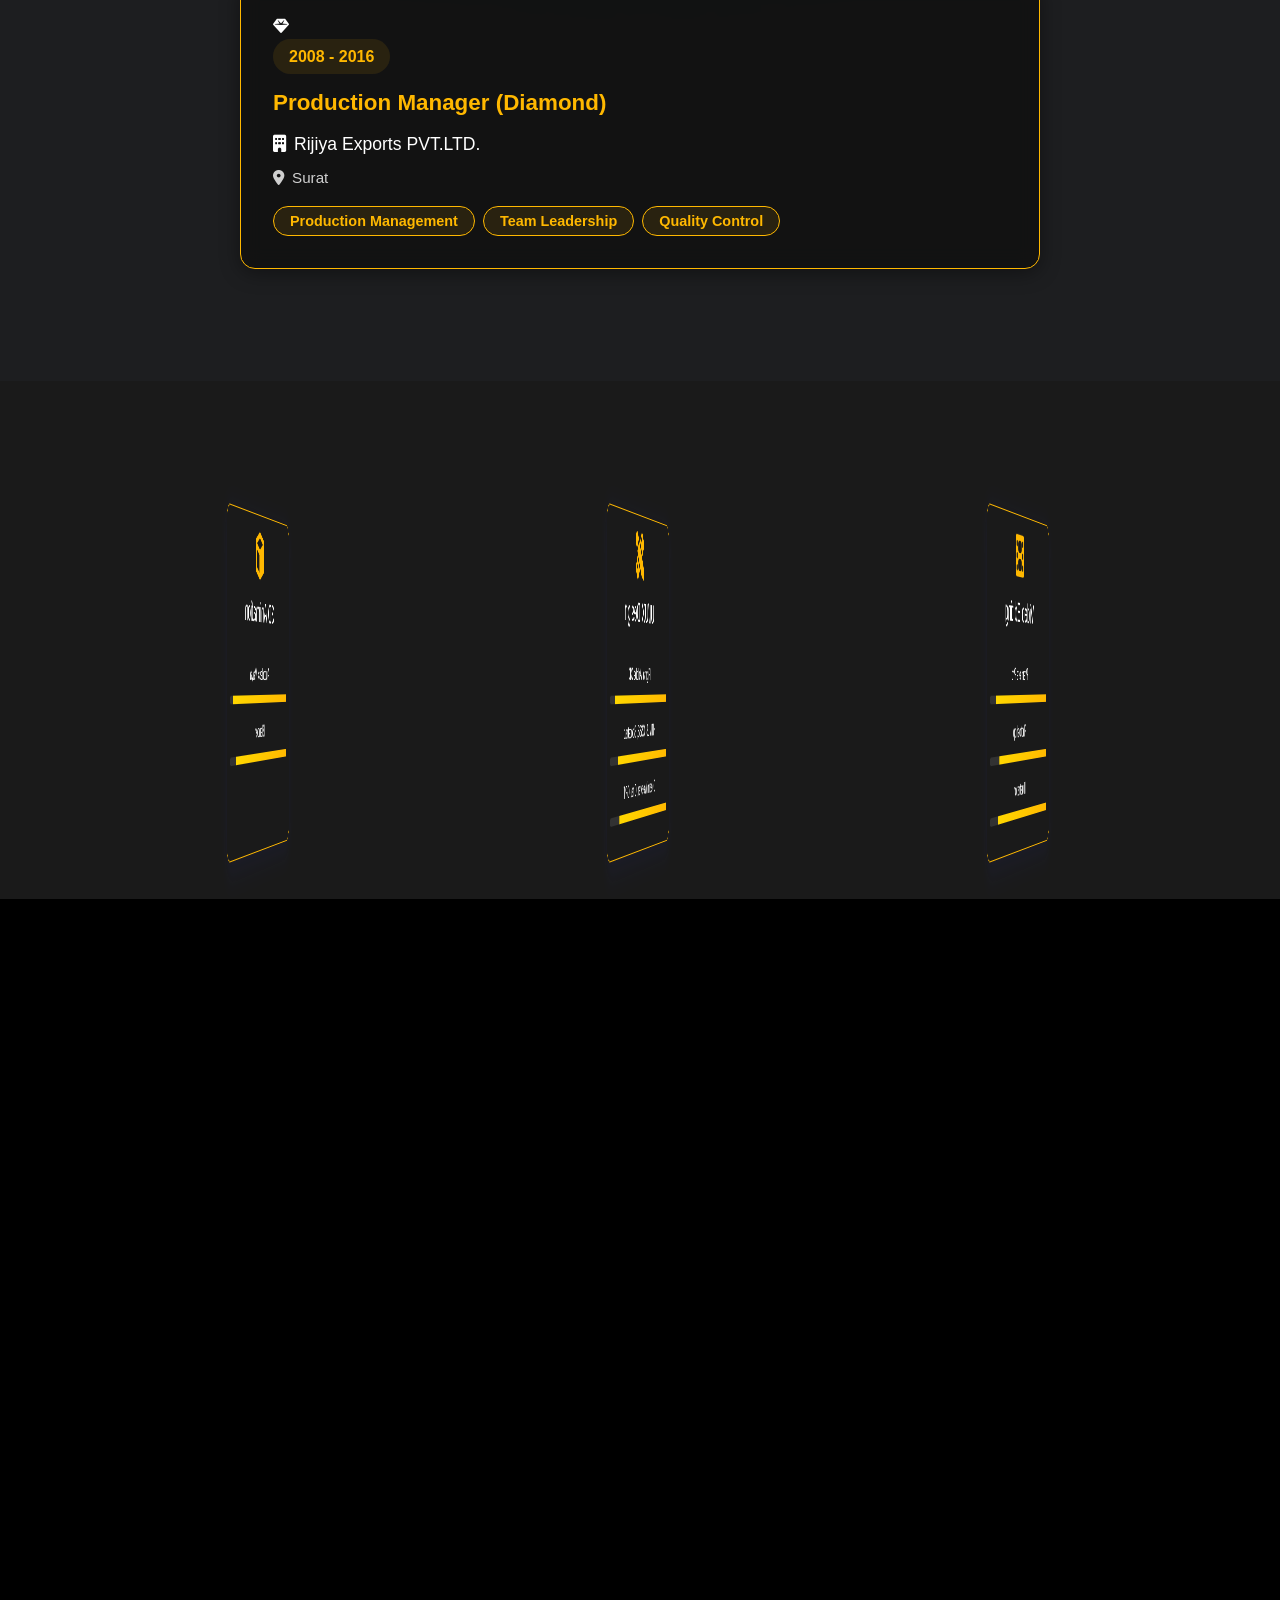
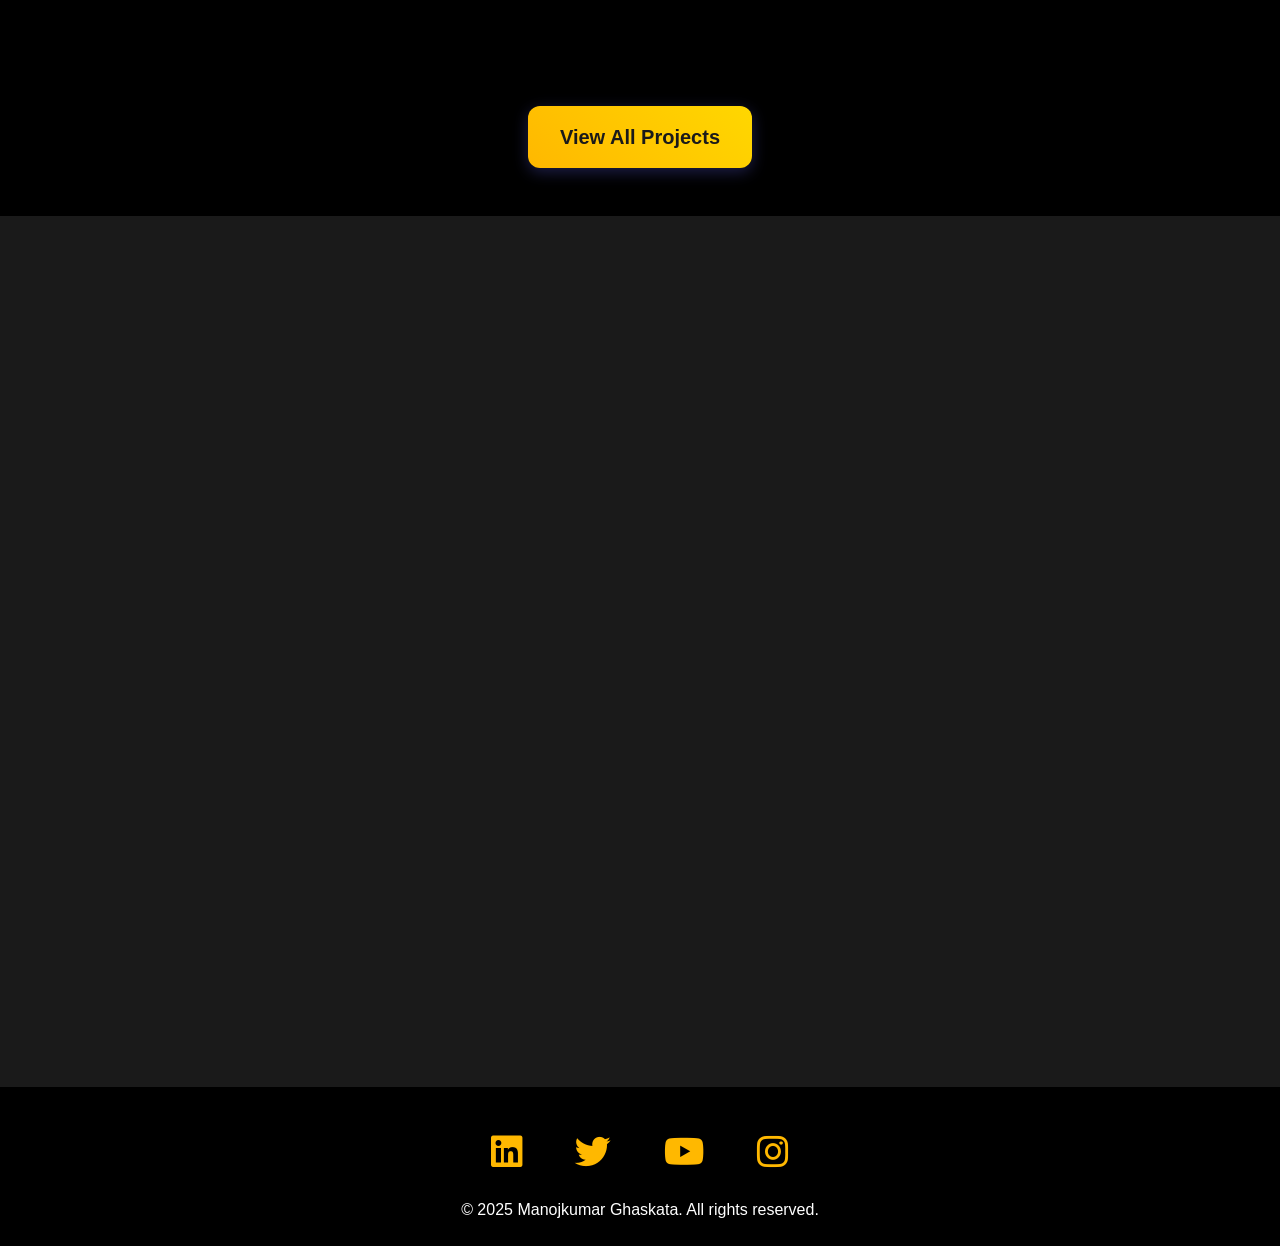
==== commit 82771a14: "Update index.html" ====
--- a/index.html
+++ b/index.html
@@ -545,10 +545,10 @@
                                     </div>
                                 </div>
                                 <div class="text-center">
-                                    <button type="submit" class="btn btn-primary btn-lg submit-btn" onclick="redirectToWhatsApp(event)">
+                                    <button type="submit" class="btn btn-primary btn-lg submit-btn">
                                         <span class="d-flex align-items-center justify-content-center">
-                                            <i class="fas fa-paper-plane me-2"></i>
-                                            Send Message
+                                            <i class="fas fa-paper-plane me-2 text-dark"></i>
+                                            <a href="https://wa.me/message/BR6D7VVRTJZ3L1" class="text-dark"></a>Send Message</a>
                                         </span>
                                     </button>
                                 </div>
@@ -599,26 +599,6 @@
                 navbar.classList.remove('scrolled');
             }
         });
-
-        // WhatsApp Redirect Function
-        function redirectToWhatsApp(event) {
-            event.preventDefault();
-            
-            // Get form values
-            const name = document.getElementById('name').value;
-            const email = document.getElementById('email').value;
-            const subject = document.getElementById('subject').value;
-            const message = document.getElementById('message').value;
-            
-            // Create WhatsApp message
-            const whatsappMessage = `*New Contact Form Submission*\n\n*Name:* ${name}\n*Email:* ${email}\n*Subject:* ${subject}\n*Message:* ${message}`;
-            
-            // Encode message for URL
-            const encodedMessage = encodeURIComponent(whatsappMessage);
-            
-            // Redirect to WhatsApp
-            window.open(`https://wa.me/message/BR6D7VVRTJZ3L1?text=${encodedMessage}`, '_blank');
-        }
     </script>
 </body>
 </html> 
